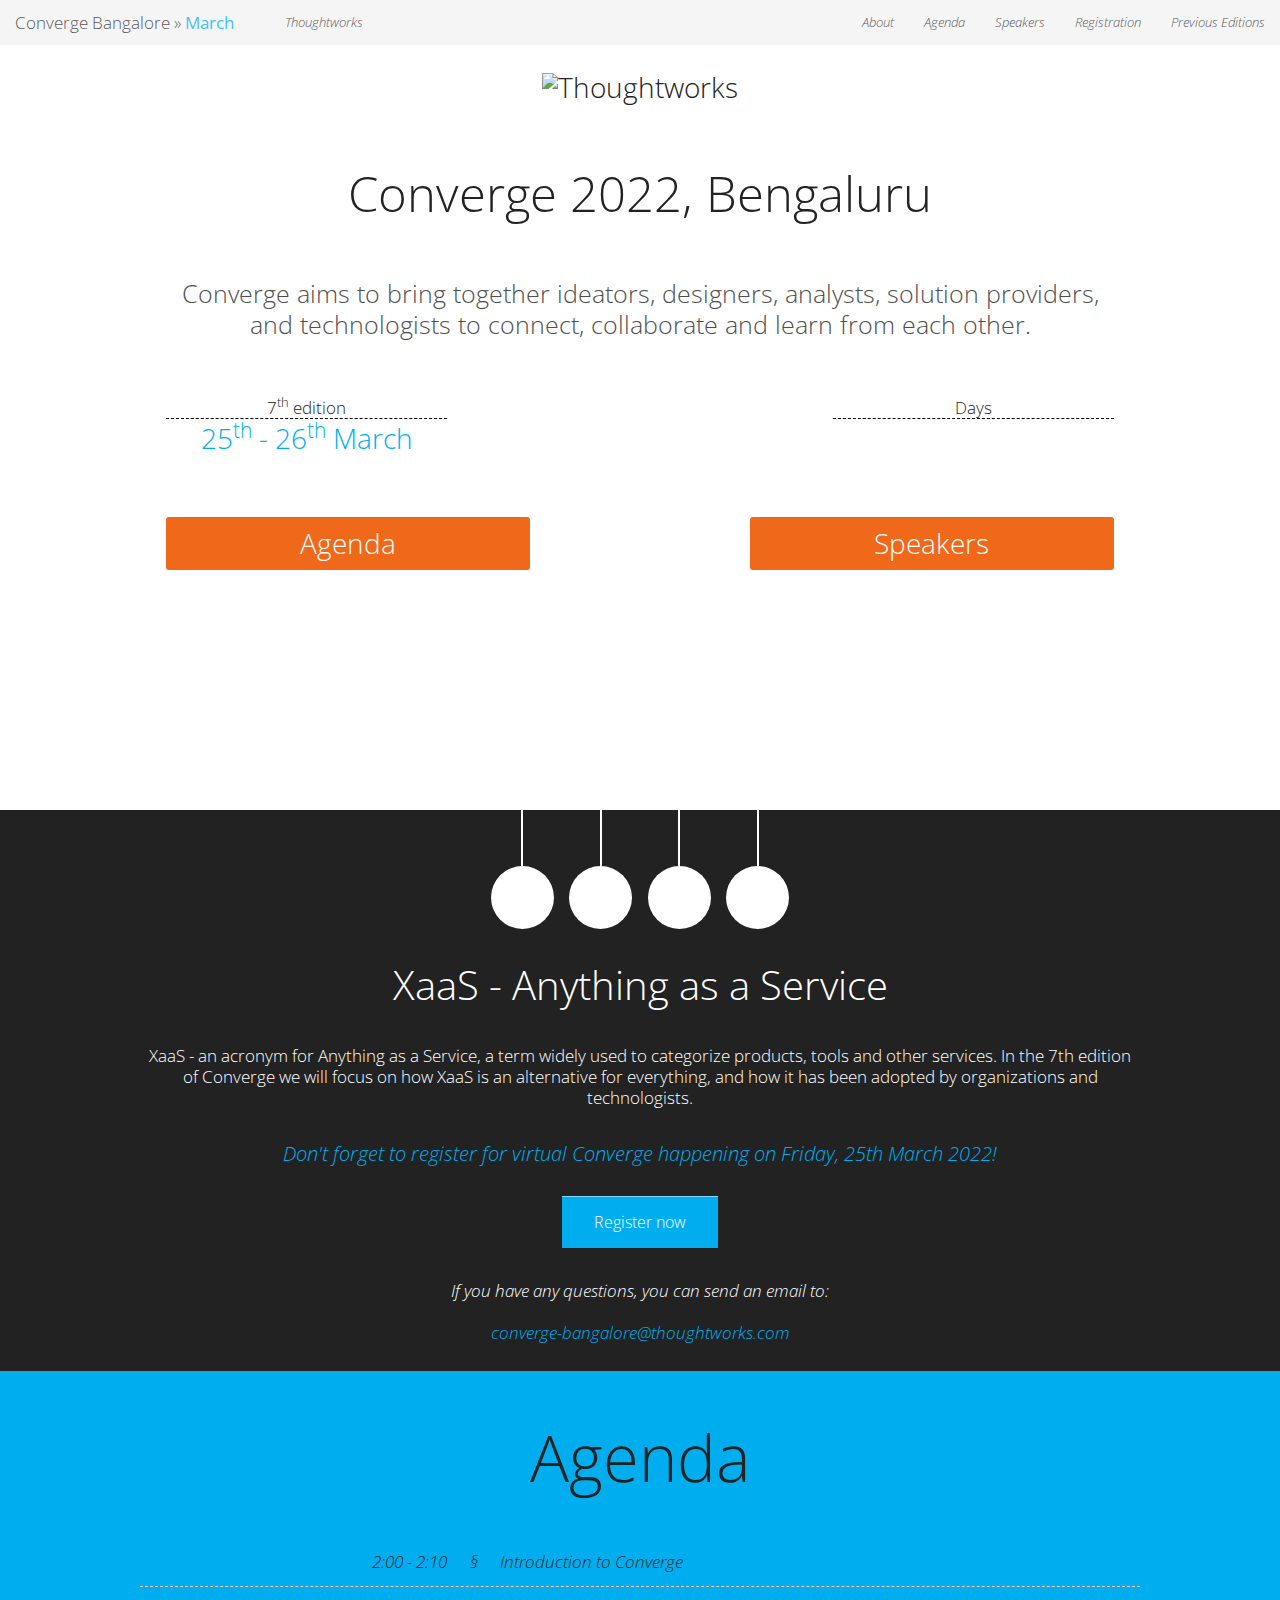
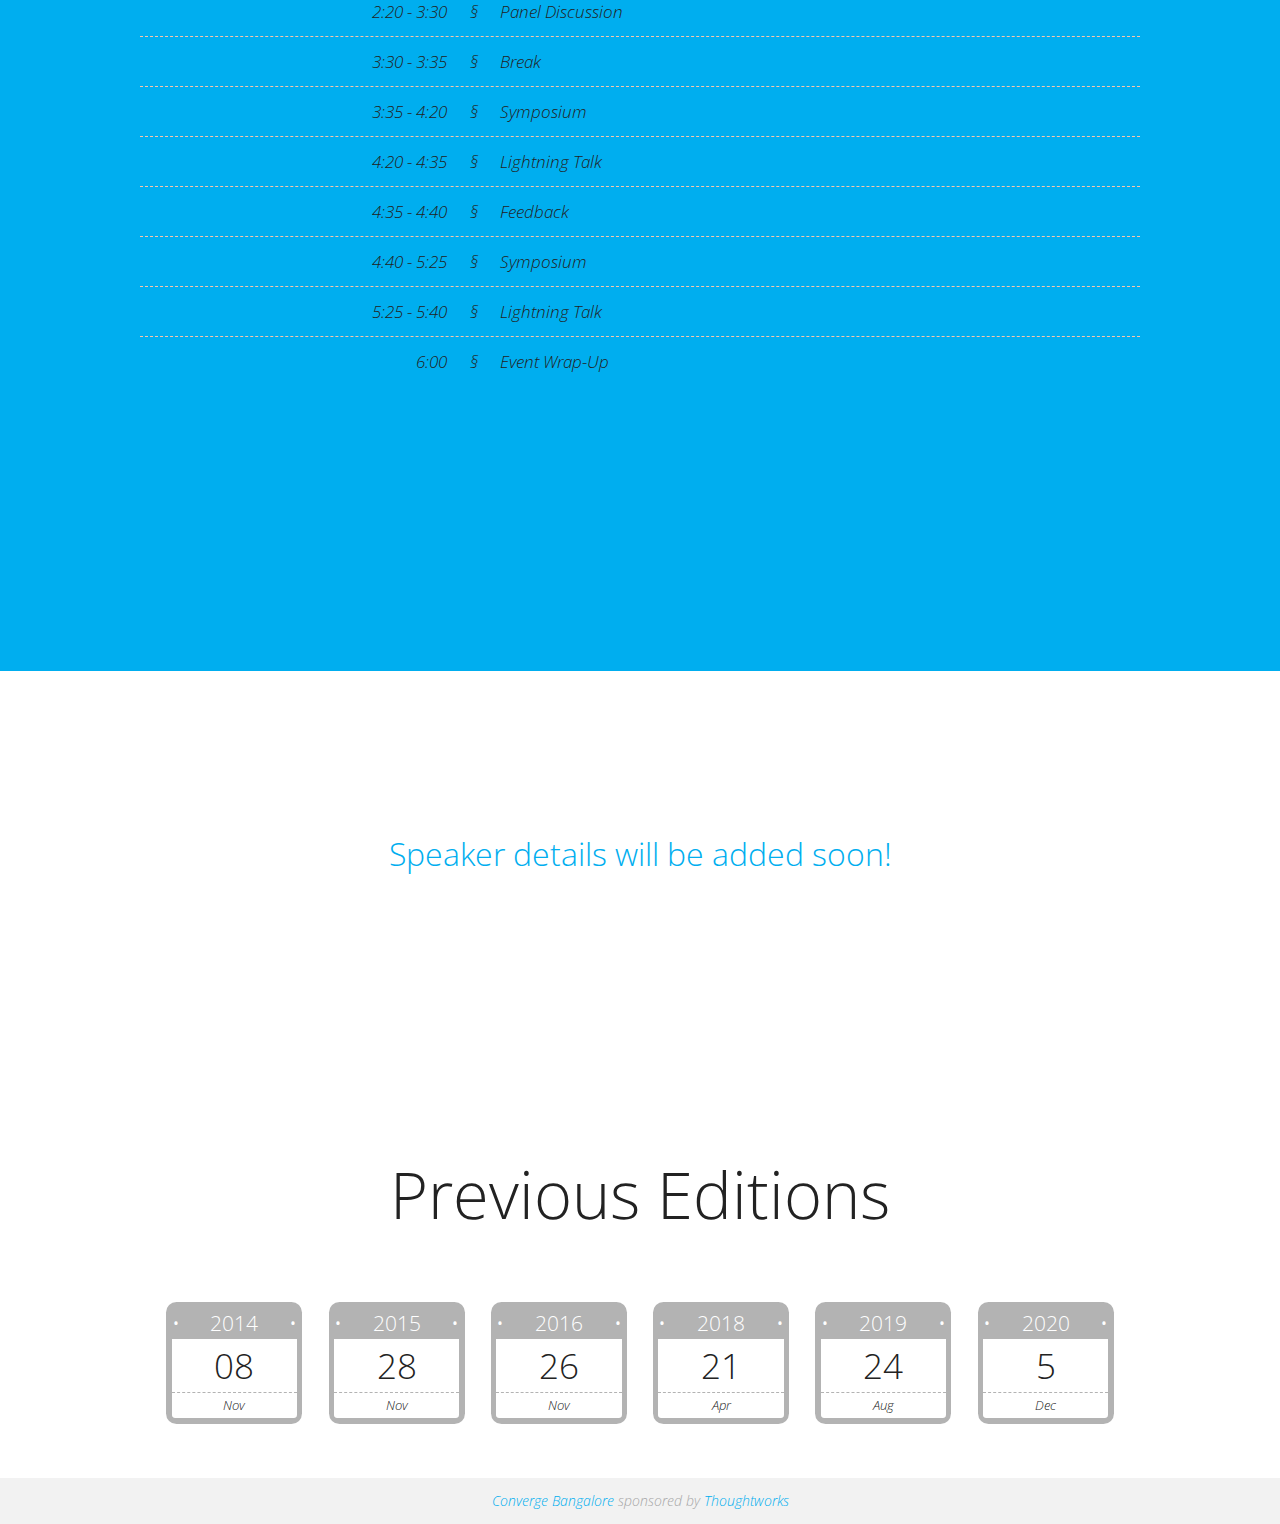
==== mar2022.html @ 35edac3c "[Rikkashini]Reformatted 2022 edition page" ====
<!DOCTYPE html    >
<!--[if lt IE 7]>
<html class="no-js lt-ie9 lt-ie8 lt-ie7" xmlns:og="http://ogp.me/ns#"> <![endif]-->
<!--[if IE 7]>
<html class="no-js lt-ie9 lt-ie8" xmlns:og="http://ogp.me/ns#"> <![endif]-->
<!--[if IE 8]>
<html class="no-js lt-ie9" xmlns:og="http://ogp.me/ns#"> <![endif]-->
<!--[if gt IE 8]><!-->
<html class="no-js" xmlns:og="http://ogp.me/ns#"> <!--<![endif]-->
<head>
    <meta charset="utf-8"/>
    <meta http-equiv="X-UA-Compatible" content="IE=edge"/>
    <meta property="og:image" content="http://thoughtworks-bangalore.github.io/Converge/img/banner-white.png"/>
    <title>Converge Bangalore - March 2022</title>
    <meta name="description" content=""/>
    <meta name="viewport" content="width=device-width, initial-scale=1"/>
    <link rel="shortcut icon" type="image/x-icon" href="./favicon1.ico"/>

    <!-- Place favicon.ico and apple-touch-icon.png in the root directory -->

    <link href='http://fonts.googleapis.com/css?family=Open+Sans' rel='stylesheet' type='text/css'>

    <link rel="stylesheet" href="css/app-2022.css"/>
    <link rel="stylesheet" href="css/icons/fontello.css"/>
    <!--[if IE 7]>
    <link rel="stylesheet" href="css/icons/fontello-ie7.css"/>
    <![endif] -->

    <script src="js/custom.modernizr.js"></script>
</head>
<body>
<!--[if lte IE 8]>
<p class="browsehappy">You are using an <strong>outdated</strong> browser. Please <a href="http://browsehappy.com/"
                                                                                     rel="nofollow">upgrade your
    browser</a> to improve your experience.</p>
<![endif]-->
<section id="intro" class="feature feature-small">
    <div class="row logo">
        <div class="large-12 columns">
            <a href="http://www.thoughtworks.com" target="_blank"
               onclick="ga('send', 'event', 'tw', 'tw')">
                <img src="./img/tw-logo-2022.png" alt="Thoughtworks" align="center"/>
            </a>
            <h1>Converge 2022, Bengaluru</h1>
            <p style="opacity:0.8;font-size:0.90em">Converge aims to bring together ideators, designers, analysts,
                solution providers, and technologists to connect, collaborate and learn from each other.</p>
        </div>
    </div>

    <div class="row countdown columns large-centered">
        <div class="small-4 large-4 columns date">
            <p>7<sup>th</sup> edition</p>
            <h6>25<sup>th</sup> - 26<sup>th</sup> March</h6>
        </div>
        <div class="small-4 large-4 columns counter">
            <p>Days</p>
            <h6 class="couter-border-top"><span id="days">&nbsp;</span></h6>
        </div>
    </div>

    <div class="row actions">
        <div class="large-5 columns speaker-list">
            <a href="#agenda" rel="nofollow"
               onclick="ga('send', 'event', 'speaker_list', 'speaker_list')">
                <h4>Agenda</h4>
            </a>
        </div>
        <div class="large-5 columns participate">
            <a href="#speaker_list" rel="nofollow">
                <h4>Speakers</h4>
            </a>
        </div>
    </div>

    <div class="row actions actions-2">
        <div class="large-5 columns participate">

        </div>
    </div>

</section>

<section id="about" class="feature">
    <div class="row"
         data-bottom="transform:translateY(-5em)" data--100-bottom="transform:translateY(0)">
        <div class="large-12 columns social">
            <a rel="nofollow" href="https://www.facebook.com/ThoughtWorks/" target="_blank"><i class="icon-facebook-2"
                                                                                               title="Thoughtworks Facebook"
                                                                                               onclick="ga('send', 'event', 'social', 'facebook')"></i></a>
            <a rel="nofollow" href="https://www.linkedin.com/company/thoughtworks/" target="_blank"><i
                    class="icon-linkedin-2" title="Thoughtworks LinkedIn"
                    onclick="ga('send', 'event', 'social', 'LinkedIn')"></i></a>
            <a rel="nofollow" href="https://twitter.com/thoughtworksIN" target="_blank" title="Thoughtworks Twitter"
               onclick="ga('send', 'event', 'social', 'twitter')"><i class="icon-twitter-2"></i></a>
            <a rel="nofollow" href="mailto:converge-bangalore@thoughtworks.com" title="Email us"
               onclick="ga('send', 'event', 'social', 'email')"><i class="icon-mail"></i></a>
            <!-- NOTE: Last video link is line-wrapping in small screens like iOS a rel="nofollow" href="#" title="Videos (coming soon)"><i class="icon-youtube"></i></a -->
        </div>
    </div>

    <div class="row">

        <h4>XaaS - Anything as a Service</h4>
        <br>
        <p id="_about"
           data--100-bottom-top="transform:perspective(400px) rotateX(90deg) scale(.5);transform-origin:50% 0"
           data--100-bottom="transform:perspective(400px) rotateX(0deg) scale(1)">
            XaaS - an acronym for Anything as a Service, a term widely used to categorize products, tools and other
            services. In the 7th edition of Converge we will focus on how XaaS is an alternative for everything, and how
            it has been adopted by organizations and technologists.
        </p>
        <br>
        <a href="#registration" class="link"><i>Don't forget to register for virtual Converge happening on Friday, 25th
            March 2022!</a>
        <br><br>
        <div>
            <a href="https://docs.google.com/forms/d/e/1FAIpQLSdL641Tp3m40NAzVTIPxz9kiipIn4rhzieCZ3TDOl7j-T7hRQ/viewform?usp=sf_link"
               target="_blank">
                <button class="button"> Register now</button>
                <!--                <a href=""><button class="button" > Register now</button>-->
            </a>
        </div>
        <br/>
        <p id="_about"
           data--100-bottom-top="transform:perspective(400px) rotateX(90deg) scale(.5);transform-origin:50% 0"
           data--100-bottom="transform:perspective(400px) rotateX(0deg) scale(1)">​If you have any questions, you can
            send an email to: <br><br> <a href="mailto:converge-bangalore@thoughtworks.com" class="link"><em>converge-bangalore@thoughtworks.com</em></a>
        </p>
    </div>
    </div>

</section>

<section id="agenda" class="feature">
    <div class="row" data-bottom="transform:translateY(-10em)" data--100-bottom="transform:translateY(0em)">
        <h2>Agenda</h2>
    </div>
    <div class="timings">
        <div class="row">
            <div class="large-4 columns time" id="agenda-0"
                 data-bottom="transform:rotateX(90deg) scale(0);opacity:0"
                 data--200-bottom="transform:rotateX(0) scale(1);opacity:1">
                <p>2:00 - 2:10</p>
            </div>
            <div class="large-8 columns summary" data-anchor-target="#agenda-0"
                 data-bottom="transform:rotateX(90deg) scale(0);opacity:0"
                 data--200-bottom="transform:rotateX(0) scale(1);opacity:1">
                <p>Introduction to Converge</p>

            </div>
        </div>
        <div class="row">
            <div class="large-4 columns time" id="agenda-1"
                 data-bottom="transform:rotateX(90deg) scale(0);opacity:0"
                 data--200-bottom="transform:rotateX(0) scale(1);opacity:1">
                <p>2:20 - 3:30</p>
            </div>
            <div class="large-8 columns summary" data-anchor-target="#agenda-1"
                 data-bottom="transform:rotateX(90deg) scale(0);opacity:0"
                 data--200-bottom="transform:rotateX(0) scale(1);opacity:1">
                <p>Panel Discussion<br></p>
            </div>
        </div>
        <div class="row">
            <div class="large-4 columns time" id="agenda-2"
                 data-bottom="transform:rotateX(90deg) scale(0);opacity:0"
                 data--200-bottom="transform:rotateX(0) scale(1);opacity:1">
                <p>3:30 - 3:35</p>
            </div>
            <div class="large-8 columns summary" data-anchor-target="#agenda-2"
                 data-bottom="transform:rotateX(90deg) scale(0);opacity:0"
                 data--200-bottom="transform:rotateX(0) scale(1);opacity:1">
                <p>Break</p>
            </div>
        </div>
        <div class="row">
            <div class="large-4 columns time" id="agenda-3"
                 data-bottom="transform:rotateX(90deg) scale(0);opacity:0"
                 data--200-bottom="transform:rotateX(0) scale(1);opacity:1">
                <p>3:35 - 4:20</p>
            </div>
            <div class="large-8 columns summary" data-anchor-target="#agenda-3"
                 data-bottom="transform:rotateX(90deg) scale(0);opacity:0"
                 data--200-bottom="transform:rotateX(0) scale(1);opacity:1">
                <p>Symposium</p>
            </div>
        </div>
        <div class="row">
            <div class="large-4 columns time" id="agenda-4"
                 data-bottom="transform:rotateX(90deg) scale(0);opacity:0"
                 data--200-bottom="transform:rotateX(0) scale(1);opacity:1">
                <p>4:20 - 4:35</p>
            </div>
            <div class="large-8 columns summary" data-anchor-target="#agenda-4"
                 data-bottom="transform:rotateX(90deg) scale(0);opacity:0"
                 data--200-bottom="transform:rotateX(0) scale(1);opacity:1">
                <p>Lightning Talk</p>
            </div>
        </div>
        <div class="row">
            <div class="large-4 columns time" id="agenda-5"
                 data-bottom="transform:rotateX(90deg) scale(0);opacity:0"
                 data--200-bottom="transform:rotateX(0) scale(1);opacity:1">
                <p>4:35 - 4:40</p>
            </div>
            <div class="large-8 columns summary" data-anchor-target="#agenda-5"
                 data-bottom="transform:rotateX(90deg) scale(0);opacity:0"
                 data--200-bottom="transform:rotateX(0) scale(1);opacity:1">
                <p>Feedback</p>
            </div>
        </div>
        <div class="row">
            <div class="large-4 columns time" id="agenda-6"
                 data-bottom="transform:rotateX(90deg) scale(0);opacity:0"
                 data--200-bottom="transform:rotateX(0) scale(1);opacity:1">
                <p>4:40 - 5:25</p>
            </div>
            <div class="large-8 columns summary" data-anchor-target="#agenda-6"
                 data-bottom="transform:rotateX(90deg) scale(0);opacity:0"
                 data--200-bottom="transform:rotateX(0) scale(1);opacity:1">
                <p>Symposium</p>
            </div>
        </div>
        <div class="row">
            <div class="large-4 columns time" id="agenda-7"
                 data-bottom="transform:rotateX(90deg) scale(0);opacity:0"
                 data--200-bottom="transform:rotateX(0) scale(1);opacity:1">
                <p>5:25 - 5:40</p>
            </div>
            <div class="large-8 columns summary" data-anchor-target="#agenda-7"
                 data-bottom="transform:rotateX(90deg) scale(0);opacity:0"
                 data--200-bottom="transform:rotateX(0) scale(1);opacity:1">
                <p>Lightning Talk</p>
            </div>
        </div>
        <div class="row">
            <div class="large-4 columns time" id="agenda-8"
                 data-bottom="transform:rotateX(90deg) scale(0);opacity:0"
                 data--200-bottom="transform:rotateX(0) scale(1);opacity:1">
                <p>6:00</p>
            </div>
            <div class="large-8 columns summary" data-anchor-target="#agenda-8"
                 data-bottom="transform:rotateX(90deg) scale(0);opacity:0"
                 data--200-bottom="transform:rotateX(0) scale(1);opacity:1">
                <p>Event Wrap-Up</p>
            </div>
        </div>
    </div>
</section>

<section id="speaker_list" class="speakerList" style="min-height: 50%; text-align: center">
    <h5 style="padding: 10%; color: #00AEEF">Speaker details will be added soon!</h5>
</section>

<!--<section id="speaker_list" class="speakerList" >
    <div class="header">
        <h2>Speakers</h2>
    </div>
    <h5>Coming soon</h5>
     <div class="speakers-list-item speakers-list-item-initial">
        <img src="./img/2020/kiran.jpg" />
         <div class="speakers-list-description">
            <h6>Kiran Anandampillai</h6>
            <p>Advisor Technology NDHM</p>
        </div>
    </div>
   <div class="speakers-list">
       <div class="speakers-list-item"><img src="./img/2020/ajay.jpg" />
           <div class="speakers-list-description">
               <h6>Dr. Ajay Sethi</h6>
               <p>Venture Partner</p>
               <p>Accel Partners</p>
           </div>
       </div>
       <div class="speakers-list-item"><img src="./img/2020/anirvan.jpg" />
           <div class="speakers-list-description">
               <h6>Anirvan Lahiri</h6>
               <p>Product Manager</p>
                <p>Thoughtworks</p>

           </div>
       </div>
       <div class="speakers-list-item"><img src="./img/2020/anumeha.jpg" />
           <div class="speakers-list-description">
               <h6>Anumeha Verma</h6>
               <p>Data Strategist - Digital Platform</p>
                <p>Thoughtworks</p>

           </div>
       </div>
       <div class="speakers-list-item"><img src="./img/2020/ashok.jpg" />
           <div class="speakers-list-description">
               <h6>Ashok Kumar</h6>
               <p>Director (Wireless Access), NTIPRIT</p>
               <p>Department Of Telecommunications</p>
           </div>
       </div>
       <div class="speakers-list-item"><img src="./img/2020/dinker.jpg" />
           <div class="speakers-list-description">
               <h6>Dinker Charak</h6>
               <p>Product Manager</p>
                <p>Thoughtworks</p>
           </div>
       </div>
       <div class="speakers-list-item"><img src="./img/2020/kavitha.jpg" />
           <div class="speakers-list-description">
               <h6>Kavitha Thyagarajan</h6>
               <p>Design lead - Digital Platform</p>
                <p>Thoughtworks</p>

           </div>
       </div>
       <div class="speakers-list-item"><img src="./img/2020/mujir.jpg" />
        <div class="speakers-list-description">
            <h6>Mujiruddin Shaikh</h6>
            <p>Market Tech Principal</p>
            <p>Thoughtworks</p>
        </div>
    </div>
    <div class="speakers-list-item"><img src="./img/2020/renu.jpg" />
        <div class="speakers-list-description">
            <h6>Renu Satti</h6>
            <p>Senior Vice President</p>
            <p>PayTM</p>
        </div>
    </div>
    <div class="speakers-list-item"><img src="./img/2020/sreevathsa.jpg" />
        <div class="speakers-list-description">
            <h6>Sreevathsa Prabhakar</h6>
            <p>Entrepreneur</p>
            <p>Founder, Servify</p>
        </div>
    </div>
    <div class="speakers-list-item"><img src="./img/2020/visalakshi.jpg" />
        <div class="speakers-list-description">
            <h6>Visalakshi Subramaniam</h6>
            <p>Global Head Retail</p>
            <p>Thoughtworks</p>
        </div>
    </div>
   </div>-->
</section>


<header id="header" class="feature">
    <div class="fixed">
        <nav class="top-bar">
            <ul class="title-area">
                <li class="name"><h1><a href="./">Converge Bangalore &raquo; <span>March</span></a></h1></li>
                <li class="toggle-topbar menu-icon"><a href="#"></a></li>
            </ul>
            <section class="top-bar-section">
                <ul class="left">
                    <li><a href="http://www.thoughtworks.com" target="_blank"
                           onclick="ga('send', 'event', 'tw', 'tw')">Thoughtworks</a>
                    </li>
                </ul>
                <ul class="right">
                    <li><a href="#about">About</a></li>
                    <li><a href="#agenda">Agenda</a></li>
                    <li><a href="#speaker_list" rel="nofollow">Speakers</a></li>
                    <li>
                        <a href="https://docs.google.com/forms/d/e/1FAIpQLSdL641Tp3m40NAzVTIPxz9kiipIn4rhzieCZ3TDOl7j-T7hRQ/viewform?usp=sf_link"
                           target="_blank" rel="nofollow">Registration</a></li>

                    <!-- <li><a href="#location">Location</a></li> -->
                    <li><a href="#archive">Previous Editions</a></li>
                </ul>
            </section>
        </nav>
    </div>
</header>
</center>
<!--
<section id="registration" class="feature" >
    <center>
        <iframe src="https://docs.google.com/forms/d/e/1FAIpQLSdL641Tp3m40NAzVTIPxz9kiipIn4rhzieCZ3TDOl7j-T7hRQ/viewform?usp=sf_link" width="640" height="1468" frameborder="0" marginheight="0" marginwidth="0">Loading…</iframe>
    </center>
</section> -->

<!-- <section id="location" class="feature">
    <div class="row" data-bottom="transform:translateY(-10em)" data--100-bottom="transform:translateY(0em)">
        <br><h2>Location</h2>
    </div>

    <div class="row">
        <div class="large-5 columns address" data--100-bottom-top="transform:translateX(-100%)" data--100-bottom="transform:translateX(0)">
            <p>
                <span>Thoughtworks Technologies (India) Pvt. Ltd.</span>
                <span>ACR Mansion G + 3floors 147/F, </span>
                <span>8th Main,3<sup>rd</sup>Block Koramangala </span>
                <span>Bangalore-560034 </span>
                <span><small><a href="https://www.google.co.id/maps/dir//ThoughtWorks,+ACR+Mansion,+147%2FF,+8th+Main,+3rd+Block+Koramangala,+Koramangala+3+Block,+Koramangala,+Bengaluru,+Karnataka+560034,+India/@12.928731,77.6267284,17z/data=!4m13!1m4!3m3!1s0x3bae145e7228354d:0x116853ce31352ab1!2sThoughtWorks!3b1!4m7!1m0!1m5!1m1!1s0x3bae145e7228354d:0x116853ce31352ab1!2m2!1d77.6289171!2d12.9287258?hl=en" target="_blank" rel="nofollow">&laquo; Open in Google Maps &raquo;</a></small></span>
            </p>
        </div>

        <div class="large-7 columns map" data-anchor-target=".address" data--100-bottom-top="transform:translateX(100%)" data--100-bottom="transform:translateX(0)">
            <a href="https://www.google.co.id/maps/dir//ThoughtWorks,+ACR+Mansion,+147%2FF,+8th+Main,+3rd+Block+Koramangala,+Koramangala+3+Block,+Koramangala,+Bengaluru,+Karnataka+560034,+India/@12.928731,77.6267284,17z/data=!4m13!1m4!3m3!1s0x3bae145e7228354d:0x116853ce31352ab1!2sThoughtWorks!3b1!4m7!1m0!1m5!1m1!1s0x3bae145e7228354d:0x116853ce31352ab1!2m2!1d77.6289171!2d12.9287258?hl=en" target="_blank" rel="nofollow">
                <img src="./img/map.png" alt="Map" align="center" />
            </a>
        </div>
    </div>
</section> -->

<section id="archive" class="feature">
    <div class="row" data-bottom="transform:translateY(-10em)" data--100-bottom="transform:translateY(0em)">
        <h2>Previous Editions</h2>
    </div>

    <div class="row">
        <div class="large-12 columns">
            <ul class="grid small-block-grid-3 large-block-grid-6">


                <li>
                    <a href="https://info.thoughtworks.com/RE15Q2INEVConvergePuneMay2015_converge-bangalore-november-8-registration.html"
                       target="_blank"
                       data-bottom="transform:rotateZ(180deg) rotateY(90deg) scale(0);opacity:0;transform-origin:50% 0"
                       data--150-bottom="transform:rotateZ(0deg) rotateY(0) scale(1);opacity:1">
                        <div class="month">2014</div>
                        <div class="day">08</div>
                        <div class="year">Nov</div>
                    </a>
                </li>
                <li>
                    <a href="./nov2015.html" target="_blank"
                       data-bottom="transform:rotateZ(180deg) rotateY(90deg) scale(0);opacity:0;transform-origin:50% 0"
                       data--150-bottom="transform:rotateZ(0deg) rotateY(0) scale(1);opacity:1">
                        <div class="month">2015</div>
                        <div class="day">28</div>
                        <div class="year">Nov</div>
                    </a>
                </li>
                <li>
                    <a href="./nov2016.html" target="_blank"
                       data-bottom="transform:rotateZ(180deg) rotateY(90deg) scale(0);opacity:0;transform-origin:50% 0"
                       data--150-bottom="transform:rotateZ(0deg) rotateY(0) scale(1);opacity:1">
                        <div class="month">2016</div>
                        <div class="day">26</div>
                        <div class="year">Nov</div>
                    </a>
                </li>
                <li>
                    <a href="./apr2018.html" target="_blank"
                       data-bottom="transform:rotateZ(180deg) rotateY(90deg) scale(0);opacity:0;transform-origin:50% 0"
                       data--150-bottom="transform:rotateZ(0deg) rotateY(0) scale(1);opacity:1">
                        <div class="month">2018</div>
                        <div class="day">21</div>
                        <div class="year">Apr</div>
                    </a>
                </li>
                <li>
                    <a href="./aug2019.html" target="_blank"
                       data-bottom="transform:rotateZ(180deg) rotateY(90deg) scale(0);opacity:0;transform-origin:50% 0"
                       data--150-bottom="transform:rotateZ(0deg) rotateY(0) scale(1);opacity:1">
                        <div class="month">2019</div>
                        <div class="day">24</div>
                        <div class="year">Aug</div>
                    </a>
                </li>
                <li>
                    <a href="./dec2020.html" target="_blank"
                       data-bottom="transform:rotateZ(180deg) rotateY(90deg) scale(0);opacity:0;transform-origin:50% 0"
                       data--150-bottom="transform:rotateZ(0deg) rotateY(0) scale(1);opacity:1">
                        <div class="month">2020</div>
                        <div class="day">5</div>
                        <div class="year">Dec</div>
                    </a>
                </li>

            </ul>
        </div>
    </div>
</section>

<footer id="footer" class="feature">
    <div class="row">
        <div class="large-12 columns">
            <p><small>
                <a href=".">Converge Bangalore</a> sponsored by
                <a rel="nofollow" target="_blank" href="//thoughtworks.com">Thoughtworks</a><br/>
            </small></p>
        </div>
    </div>
</footer>

<script>window.targetDate = new Date("March 25 2022")</script>
<script src="js/ticker.js"></script>


<!-- Google Analytics -->
<script>
    (function (i, s, o, g, r, a, m) {
        i['GoogleAnalyticsObject'] = r;
        i[r] = i[r] || function () {
            (i[r].q = i[r].q || []).push(arguments)
        }, i[r].l = 1 * new Date();
        a = s.createElement(o),
            m = s.getElementsByTagName(o)[0];
        a.async = 1;
        a.src = g;
        m.parentNode.insertBefore(a, m)
    })(window, document, 'script', '//www.google-analytics.com/analytics.js', 'ga');

    ga('create', 'UA-69682718-1', 'auto');
    ga('send', 'pageview');

</script>
</body>
</html>
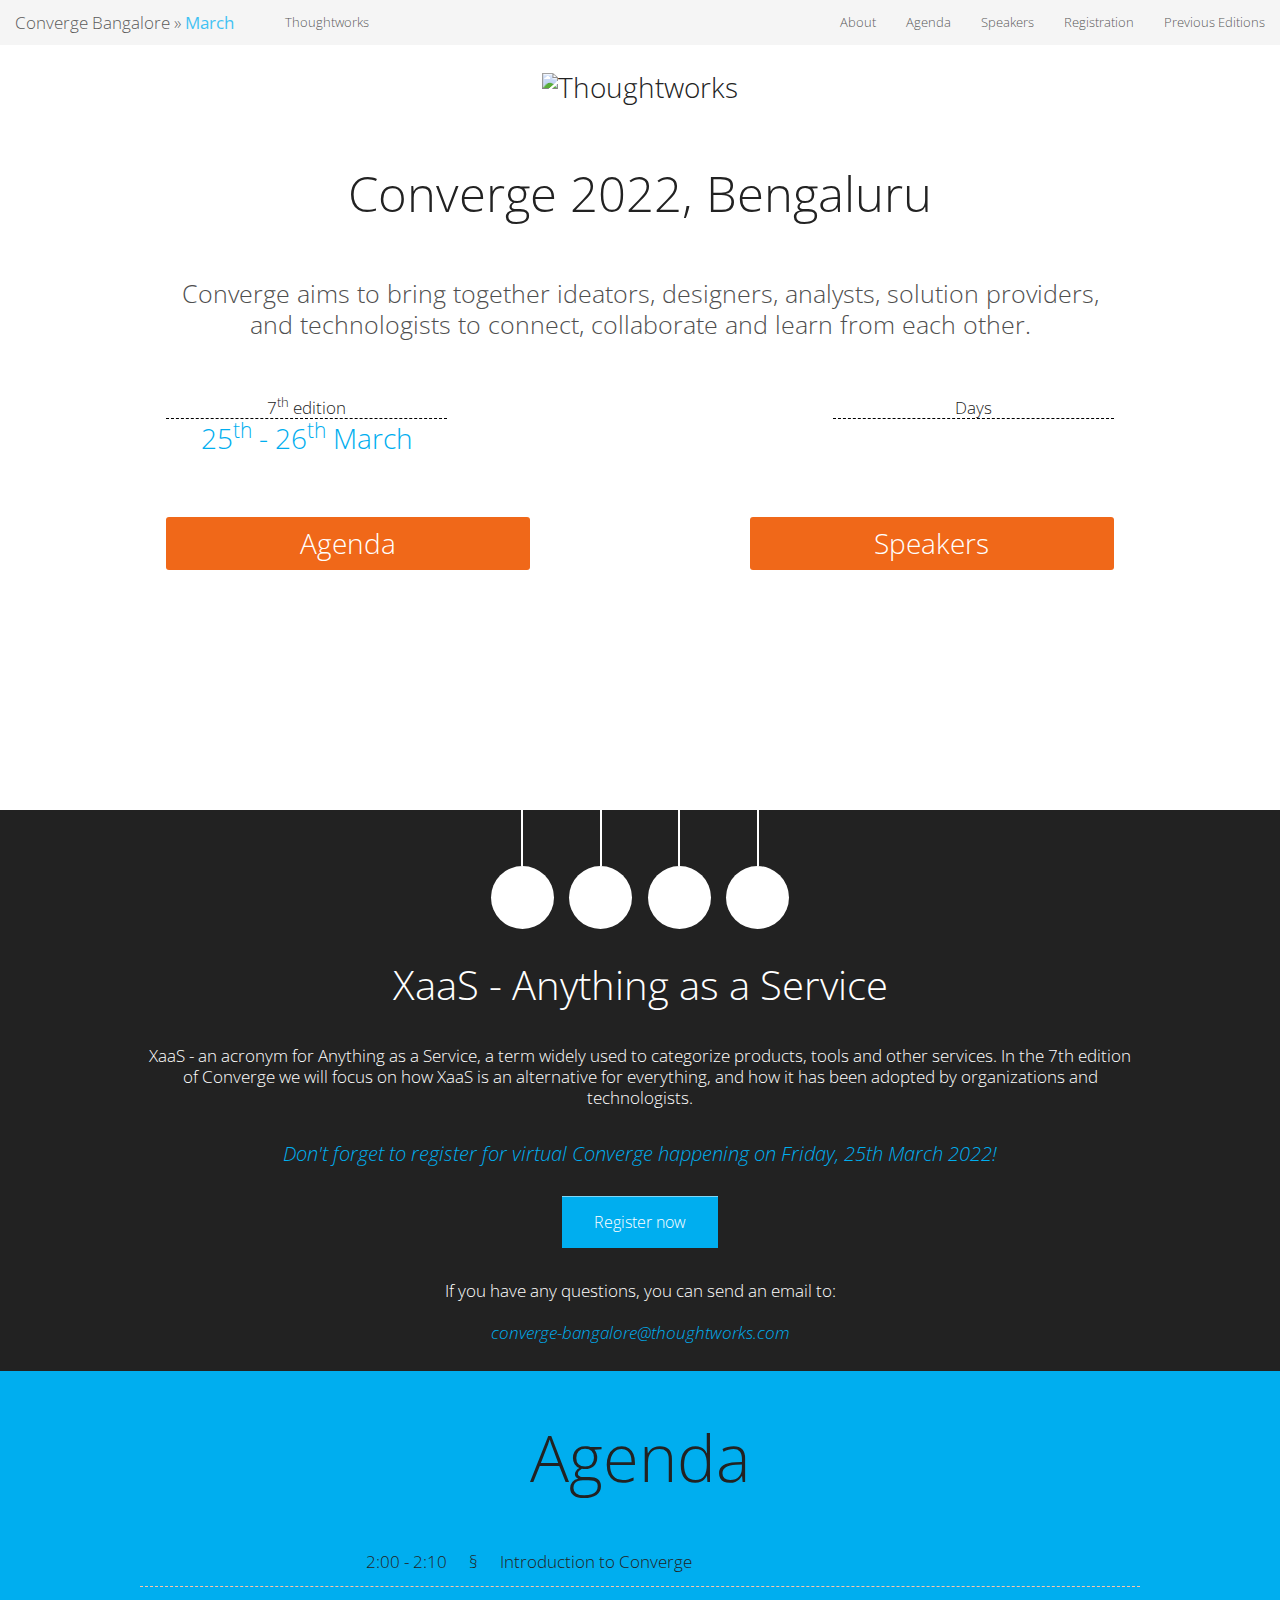
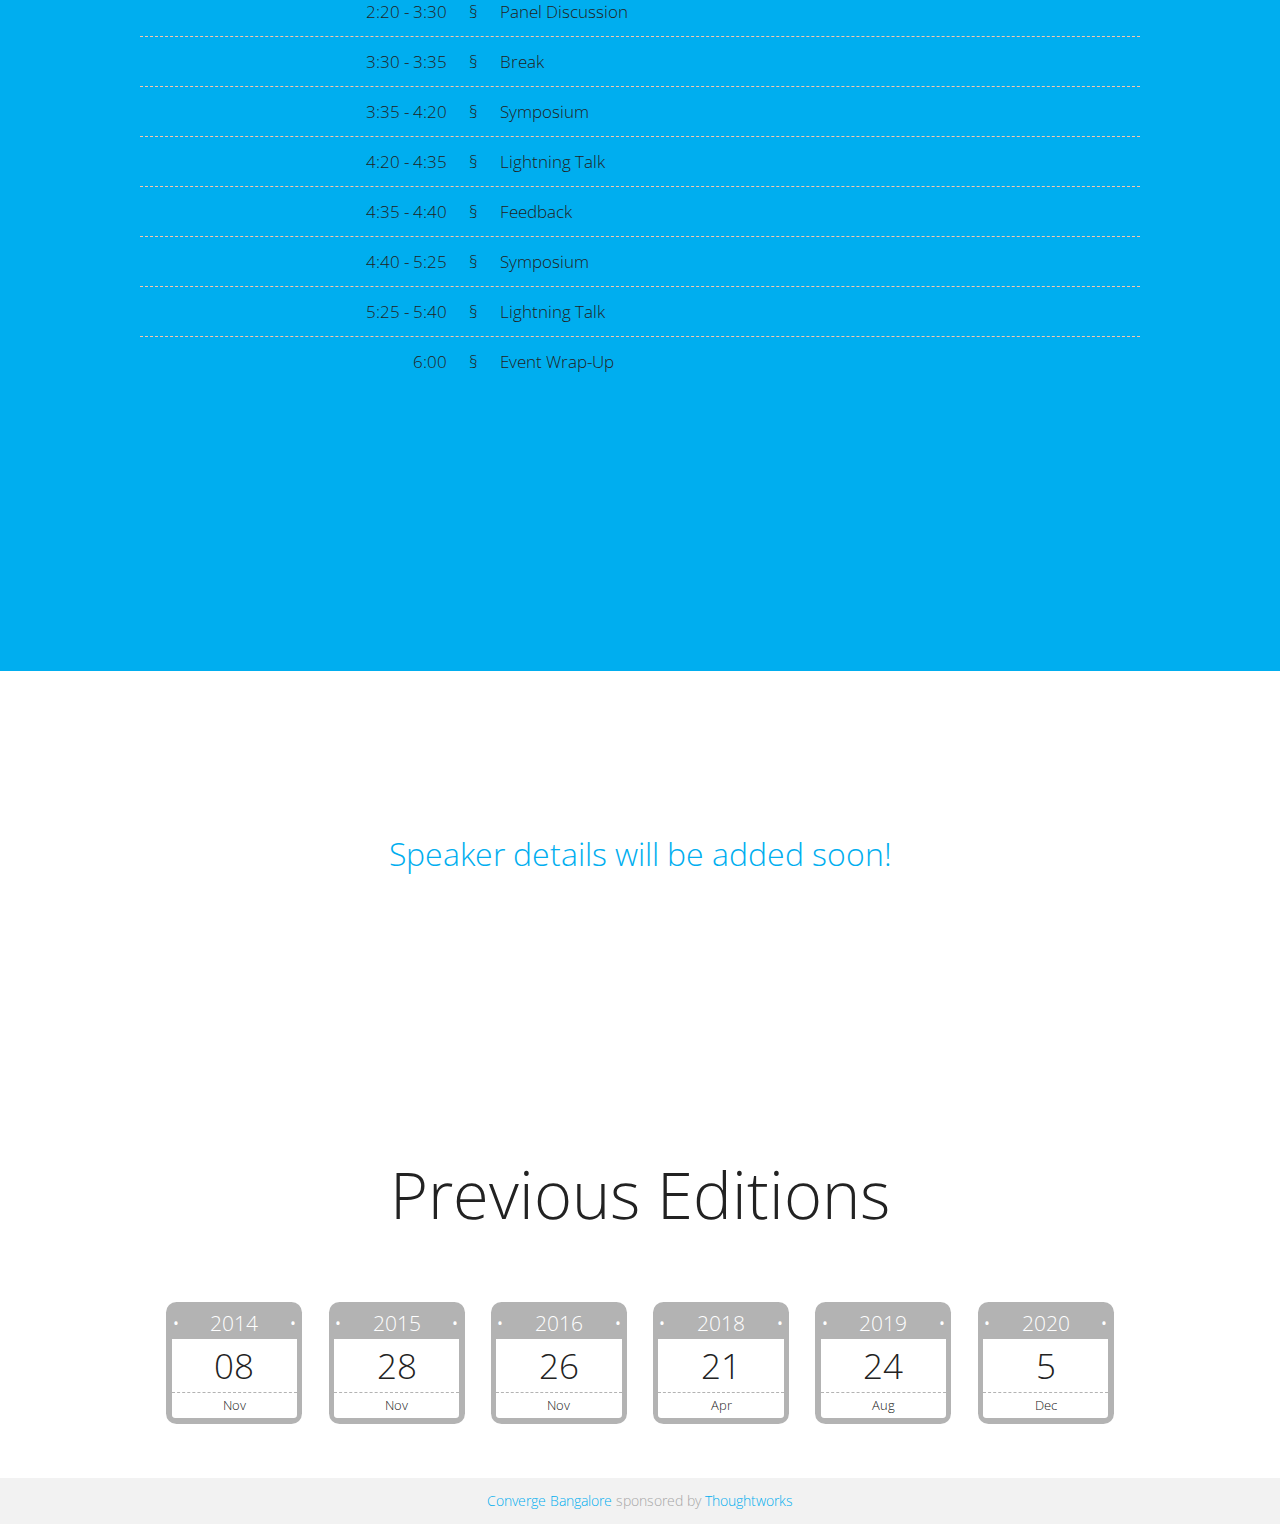
==== commit c6534522: "[Rikkashini]Removed dead code from 2022 edition page" ====
--- a/mar2022.html
+++ b/mar2022.html
@@ -71,13 +71,6 @@
             </a>
         </div>
     </div>
-
-    <div class="row actions actions-2">
-        <div class="large-5 columns participate">
-
-        </div>
-    </div>
-
 </section>
 
 <section id="about" class="feature">
@@ -94,12 +87,9 @@
                onclick="ga('send', 'event', 'social', 'twitter')"><i class="icon-twitter-2"></i></a>
             <a rel="nofollow" href="mailto:converge-bangalore@thoughtworks.com" title="Email us"
                onclick="ga('send', 'event', 'social', 'email')"><i class="icon-mail"></i></a>
-            <!-- NOTE: Last video link is line-wrapping in small screens like iOS a rel="nofollow" href="#" title="Videos (coming soon)"><i class="icon-youtube"></i></a -->
-        </div>
-    </div>
-
+        </div>
+    </div>
     <div class="row">
-
         <h4>XaaS - Anything as a Service</h4>
         <br>
         <p id="_about"
@@ -111,13 +101,12 @@
         </p>
         <br>
         <a href="#registration" class="link"><i>Don't forget to register for virtual Converge happening on Friday, 25th
-            March 2022!</a>
+            March 2022!</i></a>
         <br><br>
         <div>
             <a href="https://docs.google.com/forms/d/e/1FAIpQLSdL641Tp3m40NAzVTIPxz9kiipIn4rhzieCZ3TDOl7j-T7hRQ/viewform?usp=sf_link"
                target="_blank">
                 <button class="button"> Register now</button>
-                <!--                <a href=""><button class="button" > Register now</button>-->
             </a>
         </div>
         <br/>
@@ -264,44 +253,6 @@
             <p>Advisor Technology NDHM</p>
         </div>
     </div>
-   <div class="speakers-list">
-       <div class="speakers-list-item"><img src="./img/2020/ajay.jpg" />
-           <div class="speakers-list-description">
-               <h6>Dr. Ajay Sethi</h6>
-               <p>Venture Partner</p>
-               <p>Accel Partners</p>
-           </div>
-       </div>
-       <div class="speakers-list-item"><img src="./img/2020/anirvan.jpg" />
-           <div class="speakers-list-description">
-               <h6>Anirvan Lahiri</h6>
-               <p>Product Manager</p>
-                <p>Thoughtworks</p>
-
-           </div>
-       </div>
-       <div class="speakers-list-item"><img src="./img/2020/anumeha.jpg" />
-           <div class="speakers-list-description">
-               <h6>Anumeha Verma</h6>
-               <p>Data Strategist - Digital Platform</p>
-                <p>Thoughtworks</p>
-
-           </div>
-       </div>
-       <div class="speakers-list-item"><img src="./img/2020/ashok.jpg" />
-           <div class="speakers-list-description">
-               <h6>Ashok Kumar</h6>
-               <p>Director (Wireless Access), NTIPRIT</p>
-               <p>Department Of Telecommunications</p>
-           </div>
-       </div>
-       <div class="speakers-list-item"><img src="./img/2020/dinker.jpg" />
-           <div class="speakers-list-description">
-               <h6>Dinker Charak</h6>
-               <p>Product Manager</p>
-                <p>Thoughtworks</p>
-           </div>
-       </div>
        <div class="speakers-list-item"><img src="./img/2020/kavitha.jpg" />
            <div class="speakers-list-description">
                <h6>Kavitha Thyagarajan</h6>
@@ -310,34 +261,6 @@
 
            </div>
        </div>
-       <div class="speakers-list-item"><img src="./img/2020/mujir.jpg" />
-        <div class="speakers-list-description">
-            <h6>Mujiruddin Shaikh</h6>
-            <p>Market Tech Principal</p>
-            <p>Thoughtworks</p>
-        </div>
-    </div>
-    <div class="speakers-list-item"><img src="./img/2020/renu.jpg" />
-        <div class="speakers-list-description">
-            <h6>Renu Satti</h6>
-            <p>Senior Vice President</p>
-            <p>PayTM</p>
-        </div>
-    </div>
-    <div class="speakers-list-item"><img src="./img/2020/sreevathsa.jpg" />
-        <div class="speakers-list-description">
-            <h6>Sreevathsa Prabhakar</h6>
-            <p>Entrepreneur</p>
-            <p>Founder, Servify</p>
-        </div>
-    </div>
-    <div class="speakers-list-item"><img src="./img/2020/visalakshi.jpg" />
-        <div class="speakers-list-description">
-            <h6>Visalakshi Subramaniam</h6>
-            <p>Global Head Retail</p>
-            <p>Thoughtworks</p>
-        </div>
-    </div>
    </div>-->
 </section>
 
@@ -371,37 +294,6 @@
     </div>
 </header>
 </center>
-<!--
-<section id="registration" class="feature" >
-    <center>
-        <iframe src="https://docs.google.com/forms/d/e/1FAIpQLSdL641Tp3m40NAzVTIPxz9kiipIn4rhzieCZ3TDOl7j-T7hRQ/viewform?usp=sf_link" width="640" height="1468" frameborder="0" marginheight="0" marginwidth="0">Loading…</iframe>
-    </center>
-</section> -->
-
-<!-- <section id="location" class="feature">
-    <div class="row" data-bottom="transform:translateY(-10em)" data--100-bottom="transform:translateY(0em)">
-        <br><h2>Location</h2>
-    </div>
-
-    <div class="row">
-        <div class="large-5 columns address" data--100-bottom-top="transform:translateX(-100%)" data--100-bottom="transform:translateX(0)">
-            <p>
-                <span>Thoughtworks Technologies (India) Pvt. Ltd.</span>
-                <span>ACR Mansion G + 3floors 147/F, </span>
-                <span>8th Main,3<sup>rd</sup>Block Koramangala </span>
-                <span>Bangalore-560034 </span>
-                <span><small><a href="https://www.google.co.id/maps/dir//ThoughtWorks,+ACR+Mansion,+147%2FF,+8th+Main,+3rd+Block+Koramangala,+Koramangala+3+Block,+Koramangala,+Bengaluru,+Karnataka+560034,+India/@12.928731,77.6267284,17z/data=!4m13!1m4!3m3!1s0x3bae145e7228354d:0x116853ce31352ab1!2sThoughtWorks!3b1!4m7!1m0!1m5!1m1!1s0x3bae145e7228354d:0x116853ce31352ab1!2m2!1d77.6289171!2d12.9287258?hl=en" target="_blank" rel="nofollow">&laquo; Open in Google Maps &raquo;</a></small></span>
-            </p>
-        </div>
-
-        <div class="large-7 columns map" data-anchor-target=".address" data--100-bottom-top="transform:translateX(100%)" data--100-bottom="transform:translateX(0)">
-            <a href="https://www.google.co.id/maps/dir//ThoughtWorks,+ACR+Mansion,+147%2FF,+8th+Main,+3rd+Block+Koramangala,+Koramangala+3+Block,+Koramangala,+Bengaluru,+Karnataka+560034,+India/@12.928731,77.6267284,17z/data=!4m13!1m4!3m3!1s0x3bae145e7228354d:0x116853ce31352ab1!2sThoughtWorks!3b1!4m7!1m0!1m5!1m1!1s0x3bae145e7228354d:0x116853ce31352ab1!2m2!1d77.6289171!2d12.9287258?hl=en" target="_blank" rel="nofollow">
-                <img src="./img/map.png" alt="Map" align="center" />
-            </a>
-        </div>
-    </div>
-</section> -->
-
 <section id="archive" class="feature">
     <div class="row" data-bottom="transform:translateY(-10em)" data--100-bottom="transform:translateY(0em)">
         <h2>Previous Editions</h2>
@@ -410,8 +302,6 @@
     <div class="row">
         <div class="large-12 columns">
             <ul class="grid small-block-grid-3 large-block-grid-6">
-
-
                 <li>
                     <a href="https://info.thoughtworks.com/RE15Q2INEVConvergePuneMay2015_converge-bangalore-november-8-registration.html"
                        target="_blank"
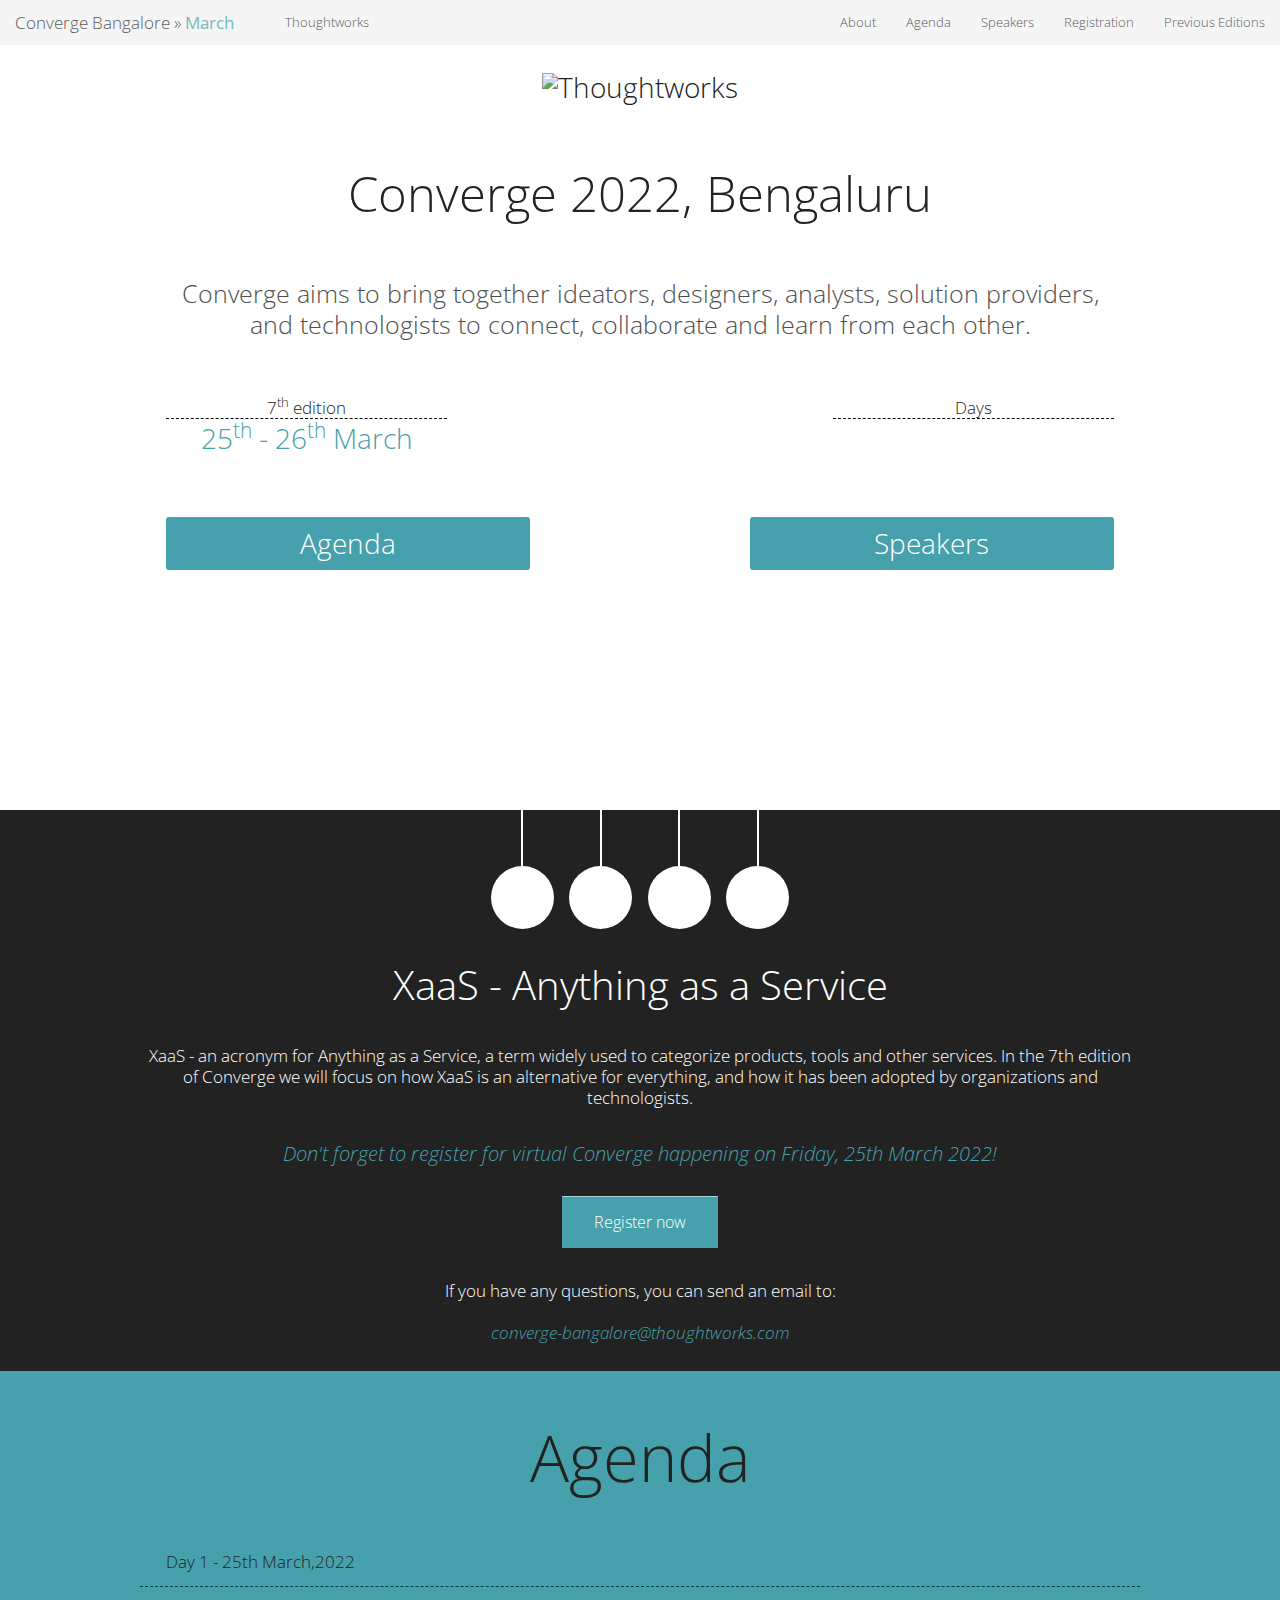
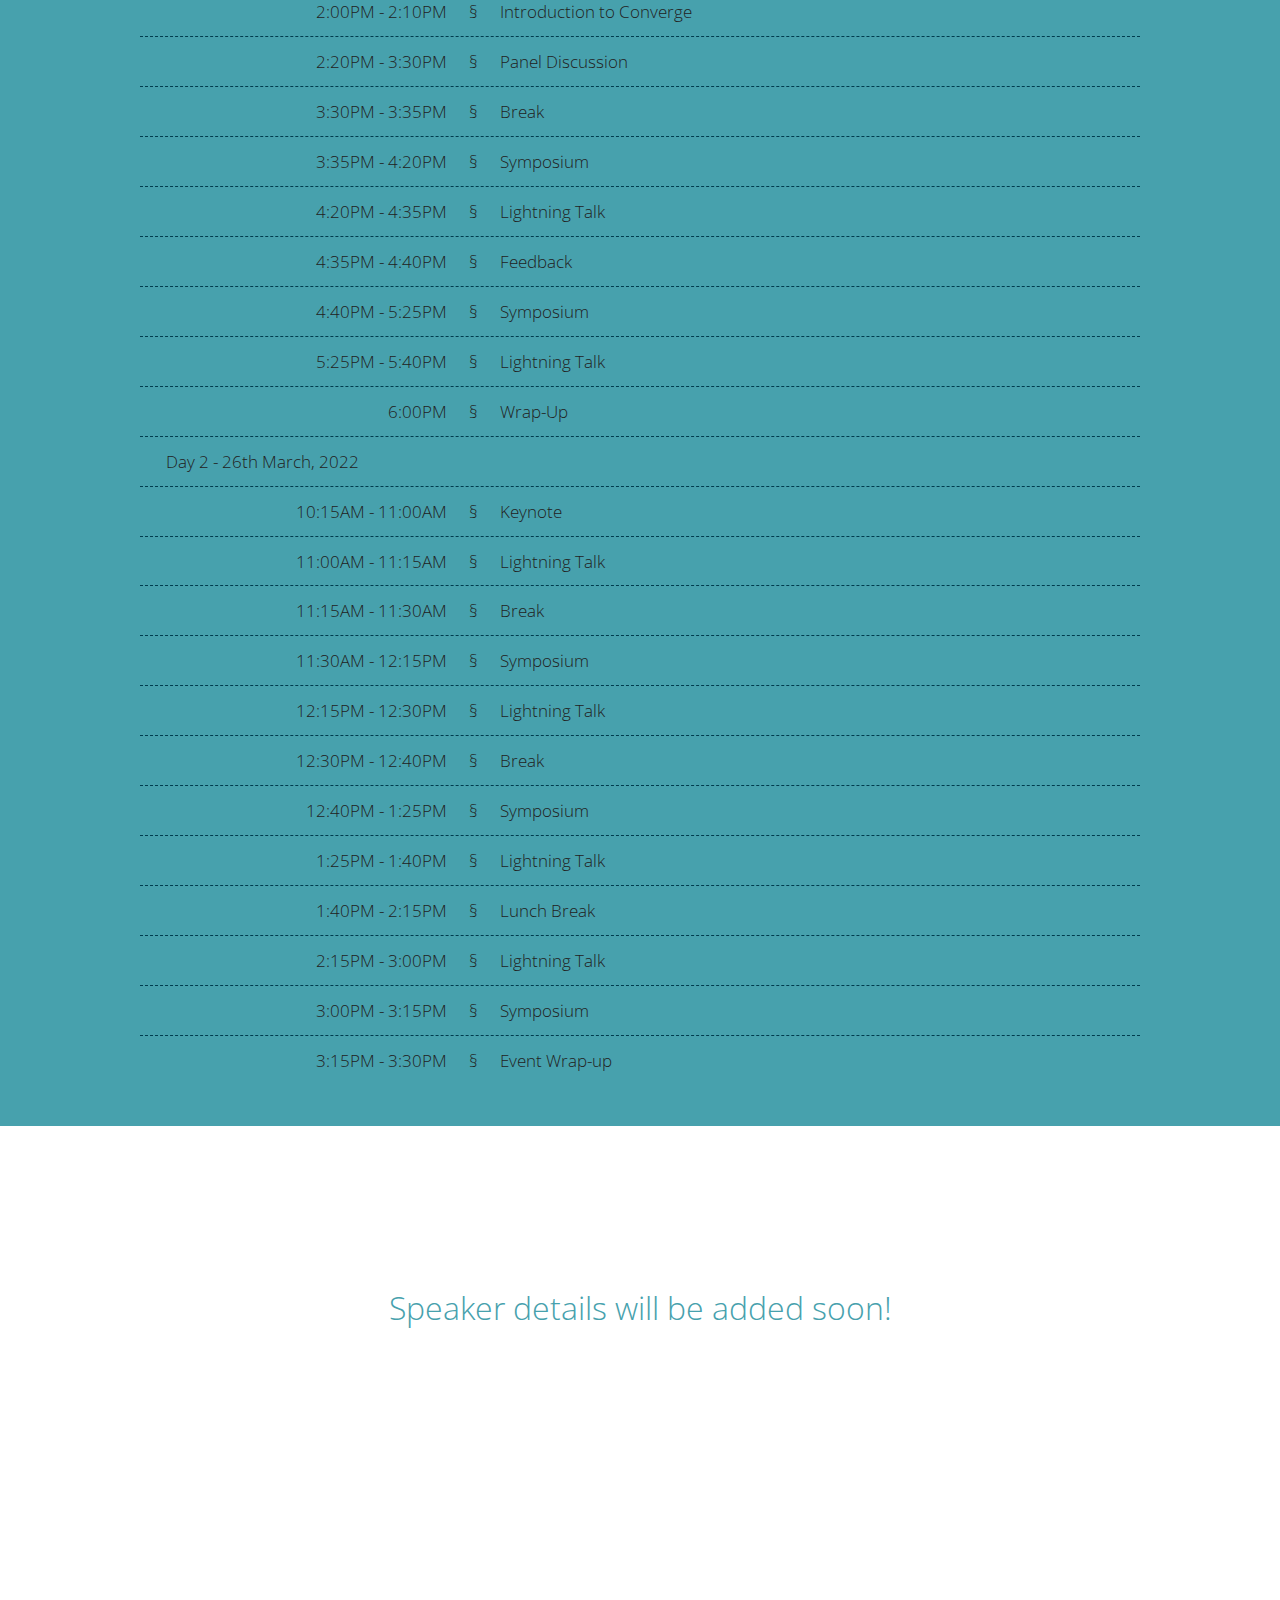
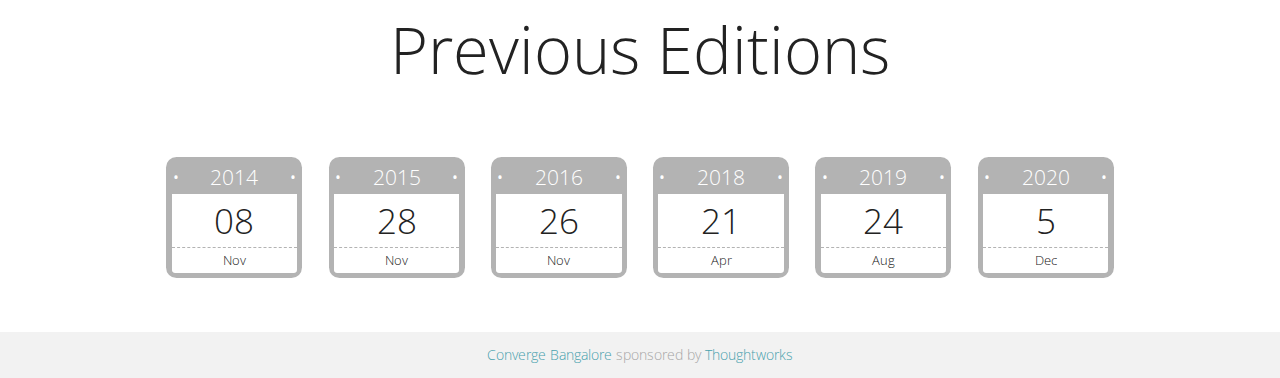
==== commit 7582ba79: "[Rikkashini/Twinkle]Updated styles in 2022 edition page" ====
--- a/mar2022.html
+++ b/mar2022.html
@@ -119,126 +119,321 @@
     </div>
 
 </section>
-
 <section id="agenda" class="feature">
     <div class="row" data-bottom="transform:translateY(-10em)" data--100-bottom="transform:translateY(0em)">
         <h2>Agenda</h2>
     </div>
     <div class="timings">
-        <div class="row">
-            <div class="large-4 columns time" id="agenda-0"
-                 data-bottom="transform:rotateX(90deg) scale(0);opacity:0"
-                 data--200-bottom="transform:rotateX(0) scale(1);opacity:1">
-                <p>2:00 - 2:10</p>
-            </div>
+
+        <div class="row">
             <div class="large-8 columns summary" data-anchor-target="#agenda-0"
                  data-bottom="transform:rotateX(90deg) scale(0);opacity:0"
                  data--200-bottom="transform:rotateX(0) scale(1);opacity:1">
+                <p>Day 1 - 25th March,2022</p>
+            </div>
+        </div>
+
+        <div class="row">
+            <div class="large-4 columns time" id="agenda-1"
+                 data-bottom="transform:rotateX(90deg) scale(0);opacity:0"
+                 data--200-bottom="transform:rotateX(0) scale(1);opacity:1">
+                <p>2:00PM - 2:10PM</p>
+            </div>
+            <div class="large-8 columns summary" data-anchor-target="#agenda-1"
+                 data-bottom="transform:rotateX(90deg) scale(0);opacity:0"
+                 data--200-bottom="transform:rotateX(0) scale(1);opacity:1">
                 <p>Introduction to Converge</p>
 
             </div>
         </div>
         <div class="row">
-            <div class="large-4 columns time" id="agenda-1"
-                 data-bottom="transform:rotateX(90deg) scale(0);opacity:0"
-                 data--200-bottom="transform:rotateX(0) scale(1);opacity:1">
-                <p>2:20 - 3:30</p>
-            </div>
-            <div class="large-8 columns summary" data-anchor-target="#agenda-1"
+            <div class="large-4 columns time" id="agenda-2"
+                 data-bottom="transform:rotateX(90deg) scale(0);opacity:0"
+                 data--200-bottom="transform:rotateX(0) scale(1);opacity:1">
+                <p>2:20PM - 3:30PM</p>
+            </div>
+            <div class="large-8 columns summary" data-anchor-target="#agenda-2"
                  data-bottom="transform:rotateX(90deg) scale(0);opacity:0"
                  data--200-bottom="transform:rotateX(0) scale(1);opacity:1">
                 <p>Panel Discussion<br></p>
             </div>
         </div>
         <div class="row">
-            <div class="large-4 columns time" id="agenda-2"
-                 data-bottom="transform:rotateX(90deg) scale(0);opacity:0"
-                 data--200-bottom="transform:rotateX(0) scale(1);opacity:1">
-                <p>3:30 - 3:35</p>
-            </div>
-            <div class="large-8 columns summary" data-anchor-target="#agenda-2"
+            <div class="large-4 columns time" id="agenda-3"
+                 data-bottom="transform:rotateX(90deg) scale(0);opacity:0"
+                 data--200-bottom="transform:rotateX(0) scale(1);opacity:1">
+                <p>3:30PM - 3:35PM</p>
+            </div>
+            <div class="large-8 columns summary" data-anchor-target="#agenda-3"
                  data-bottom="transform:rotateX(90deg) scale(0);opacity:0"
                  data--200-bottom="transform:rotateX(0) scale(1);opacity:1">
                 <p>Break</p>
             </div>
         </div>
         <div class="row">
-            <div class="large-4 columns time" id="agenda-3"
-                 data-bottom="transform:rotateX(90deg) scale(0);opacity:0"
-                 data--200-bottom="transform:rotateX(0) scale(1);opacity:1">
-                <p>3:35 - 4:20</p>
-            </div>
-            <div class="large-8 columns summary" data-anchor-target="#agenda-3"
+            <div class="large-4 columns time" id="agenda-4"
+                 data-bottom="transform:rotateX(90deg) scale(0);opacity:0"
+                 data--200-bottom="transform:rotateX(0) scale(1);opacity:1">
+                <p>3:35PM - 4:20PM</p>
+            </div>
+            <div class="large-8 columns summary" data-anchor-target="#agenda-4"
                  data-bottom="transform:rotateX(90deg) scale(0);opacity:0"
                  data--200-bottom="transform:rotateX(0) scale(1);opacity:1">
                 <p>Symposium</p>
             </div>
         </div>
         <div class="row">
-            <div class="large-4 columns time" id="agenda-4"
-                 data-bottom="transform:rotateX(90deg) scale(0);opacity:0"
-                 data--200-bottom="transform:rotateX(0) scale(1);opacity:1">
-                <p>4:20 - 4:35</p>
-            </div>
-            <div class="large-8 columns summary" data-anchor-target="#agenda-4"
+            <div class="large-4 columns time" id="agenda-5"
+                 data-bottom="transform:rotateX(90deg) scale(0);opacity:0"
+                 data--200-bottom="transform:rotateX(0) scale(1);opacity:1">
+                <p>4:20PM - 4:35PM</p>
+            </div>
+            <div class="large-8 columns summary" data-anchor-target="#agenda-5"
                  data-bottom="transform:rotateX(90deg) scale(0);opacity:0"
                  data--200-bottom="transform:rotateX(0) scale(1);opacity:1">
                 <p>Lightning Talk</p>
             </div>
         </div>
         <div class="row">
-            <div class="large-4 columns time" id="agenda-5"
-                 data-bottom="transform:rotateX(90deg) scale(0);opacity:0"
-                 data--200-bottom="transform:rotateX(0) scale(1);opacity:1">
-                <p>4:35 - 4:40</p>
-            </div>
-            <div class="large-8 columns summary" data-anchor-target="#agenda-5"
+            <div class="large-4 columns time" id="agenda-6"
+                 data-bottom="transform:rotateX(90deg) scale(0);opacity:0"
+                 data--200-bottom="transform:rotateX(0) scale(1);opacity:1">
+                <p>4:35PM - 4:40PM</p>
+            </div>
+            <div class="large-8 columns summary" data-anchor-target="#agenda-6"
                  data-bottom="transform:rotateX(90deg) scale(0);opacity:0"
                  data--200-bottom="transform:rotateX(0) scale(1);opacity:1">
                 <p>Feedback</p>
             </div>
         </div>
         <div class="row">
-            <div class="large-4 columns time" id="agenda-6"
-                 data-bottom="transform:rotateX(90deg) scale(0);opacity:0"
-                 data--200-bottom="transform:rotateX(0) scale(1);opacity:1">
-                <p>4:40 - 5:25</p>
-            </div>
-            <div class="large-8 columns summary" data-anchor-target="#agenda-6"
+            <div class="large-4 columns time" id="agenda-7"
+                 data-bottom="transform:rotateX(90deg) scale(0);opacity:0"
+                 data--200-bottom="transform:rotateX(0) scale(1);opacity:1">
+                <p>4:40PM - 5:25PM</p>
+            </div>
+            <div class="large-8 columns summary" data-anchor-target="#agenda-7"
                  data-bottom="transform:rotateX(90deg) scale(0);opacity:0"
                  data--200-bottom="transform:rotateX(0) scale(1);opacity:1">
                 <p>Symposium</p>
             </div>
         </div>
         <div class="row">
-            <div class="large-4 columns time" id="agenda-7"
-                 data-bottom="transform:rotateX(90deg) scale(0);opacity:0"
-                 data--200-bottom="transform:rotateX(0) scale(1);opacity:1">
-                <p>5:25 - 5:40</p>
-            </div>
-            <div class="large-8 columns summary" data-anchor-target="#agenda-7"
+            <div class="large-4 columns time" id="agenda-8"
+                 data-bottom="transform:rotateX(90deg) scale(0);opacity:0"
+                 data--200-bottom="transform:rotateX(0) scale(1);opacity:1">
+                <p>5:25PM - 5:40PM</p>
+            </div>
+            <div class="large-8 columns summary" data-anchor-target="#agenda-8"
                  data-bottom="transform:rotateX(90deg) scale(0);opacity:0"
                  data--200-bottom="transform:rotateX(0) scale(1);opacity:1">
                 <p>Lightning Talk</p>
             </div>
         </div>
         <div class="row">
-            <div class="large-4 columns time" id="agenda-8"
-                 data-bottom="transform:rotateX(90deg) scale(0);opacity:0"
-                 data--200-bottom="transform:rotateX(0) scale(1);opacity:1">
-                <p>6:00</p>
-            </div>
-            <div class="large-8 columns summary" data-anchor-target="#agenda-8"
-                 data-bottom="transform:rotateX(90deg) scale(0);opacity:0"
-                 data--200-bottom="transform:rotateX(0) scale(1);opacity:1">
-                <p>Event Wrap-Up</p>
+            <div class="large-4 columns time" id="agenda-9"
+                 data-bottom="transform:rotateX(90deg) scale(0);opacity:0"
+                 data--200-bottom="transform:rotateX(0) scale(1);opacity:1">
+                <p>6:00PM</p>
+            </div>
+            <div class="large-8 columns summary" data-anchor-target="#agenda-9"
+                 data-bottom="transform:rotateX(90deg) scale(0);opacity:0"
+                 data--200-bottom="transform:rotateX(0) scale(1);opacity:1">
+                <p>Wrap-Up</p>
+            </div>
+        </div>
+
+        <div class="row">
+            <div class="large-8 columns summary" data-anchor-target="#agenda-10"
+                 data-bottom="transform:rotateX(90deg) scale(0);opacity:0"
+                 data--200-bottom="transform:rotateX(0) scale(1);opacity:1">
+                <p>Day 2 - 26th March, 2022</p>
+            </div>
+        </div>
+
+        <div class="row">
+            <div class="large-4 columns time" id="agenda-11"
+                 data-bottom="transform:rotateX(90deg) scale(0);opacity:0"
+                 data--200-bottom="transform:rotateX(0) scale(1);opacity:1">
+                <p>10:15AM - 11:00AM</p>
+            </div>
+            <div class="large-8 columns summary" data-anchor-target="#agenda-11"
+                 data-bottom="transform:rotateX(90deg) scale(0);opacity:0"
+                 data--200-bottom="transform:rotateX(0) scale(1);opacity:1">
+                <p>Keynote</p>
+            </div>
+        </div>
+
+        <div class="row">
+            <div class="large-4 columns time" id="agenda-12"
+                 data-bottom="transform:rotateX(90deg) scale(0);opacity:0"
+                 data--200-bottom="transform:rotateX(0) scale(1);opacity:1">
+                <p>11:00AM - 11:15AM</p>
+            </div>
+            <div class="large-8 columns summary" data-anchor-target="#agenda-12"
+                 data-bottom="transform:rotateX(90deg) scale(0);opacity:0"
+                 data--200-bottom="transform:rotateX(0) scale(1);opacity:1">
+                <p>Lightning Talk</p>
+            </div>
+        </div>
+
+        <div class="row">
+            <div class="large-4 columns time" id="agenda-13"
+                 data-bottom="transform:rotateX(90deg) scale(0);opacity:0"
+                 data--200-bottom="transform:rotateX(0) scale(1);opacity:1">
+                <p>11:15AM - 11:30AM</p>
+            </div>
+            <div class="large-8 columns summary" data-anchor-target="#agenda-13"
+                 data-bottom="transform:rotateX(90deg) scale(0);opacity:0"
+                 data--200-bottom="transform:rotateX(0) scale(1);opacity:1">
+                <p>Break</p>
+            </div>
+        </div>
+
+        <div class="row">
+            <div class="large-4 columns time" id="agenda-14"
+                 data-bottom="transform:rotateX(90deg) scale(0);opacity:0"
+                 data--200-bottom="transform:rotateX(0) scale(1);opacity:1">
+                <p>11:30AM - 12:15PM</p>
+            </div>
+            <div class="large-8 columns summary" data-anchor-target="#agenda-14"
+                 data-bottom="transform:rotateX(90deg) scale(0);opacity:0"
+                 data--200-bottom="transform:rotateX(0) scale(1);opacity:1">
+                <p>Symposium</p>
+            </div>
+        </div>
+
+        <div class="row">
+            <div class="large-4 columns time" id="agenda-15"
+                 data-bottom="transform:rotateX(90deg) scale(0);opacity:0"
+                 data--200-bottom="transform:rotateX(0) scale(1);opacity:1">
+                <p>12:15PM - 12:30PM</p>
+            </div>
+            <div class="large-8 columns summary" data-anchor-target="#agenda-15"
+                 data-bottom="transform:rotateX(90deg) scale(0);opacity:0"
+                 data--200-bottom="transform:rotateX(0) scale(1);opacity:1">
+                <p>Lightning Talk</p>
+            </div>
+        </div>
+
+        <div class="row">
+            <div class="large-4 columns time" id="agenda-16"
+                 data-bottom="transform:rotateX(90deg) scale(0);opacity:0"
+                 data--200-bottom="transform:rotateX(0) scale(1);opacity:1">
+                <p>12:30PM - 12:40PM</p>
+            </div>
+            <div class="large-8 columns summary" data-anchor-target="#agenda-16"
+                 data-bottom="transform:rotateX(90deg) scale(0);opacity:0"
+                 data--200-bottom="transform:rotateX(0) scale(1);opacity:1">
+                <p>Break</p>
+            </div>
+        </div>
+
+        <div class="row">
+            <div class="large-4 columns time" id="agenda-17"
+                 data-bottom="transform:rotateX(90deg) scale(0);opacity:0"
+                 data--200-bottom="transform:rotateX(0) scale(1);opacity:1">
+                <p>12:40PM - 1:25PM</p>
+            </div>
+            <div class="large-8 columns summary" data-anchor-target="#agenda-17"
+                 data-bottom="transform:rotateX(90deg) scale(0);opacity:0"
+                 data--200-bottom="transform:rotateX(0) scale(1);opacity:1">
+                <p>Symposium</p>
+            </div>
+        </div>
+
+        <div class="row">
+            <div class="large-4 columns time" id="agenda-18"
+                 data-bottom="transform:rotateX(90deg) scale(0);opacity:0"
+                 data--200-bottom="transform:rotateX(0) scale(1);opacity:1">
+                <p>1:25PM - 1:40PM</p>
+            </div>
+            <div class="large-8 columns summary" data-anchor-target="#agenda-18"
+                 data-bottom="transform:rotateX(90deg) scale(0);opacity:0"
+                 data--200-bottom="transform:rotateX(0) scale(1);opacity:1">
+                <p>Lightning Talk</p>
+            </div>
+        </div>
+
+        <div class="row">
+            <div class="large-4 columns time" id="agenda-19"
+                 data-bottom="transform:rotateX(90deg) scale(0);opacity:0"
+                 data--200-bottom="transform:rotateX(0) scale(1);opacity:1">
+                <p>1:40PM - 2:15PM</p>
+            </div>
+            <div class="large-8 columns summary" data-anchor-target="#agenda-19"
+                 data-bottom="transform:rotateX(90deg) scale(0);opacity:0"
+                 data--200-bottom="transform:rotateX(0) scale(1);opacity:1">
+                <p>Lunch Break</p>
+            </div>
+        </div>
+
+        <div class="row">
+            <div class="large-4 columns time" id="agenda-20"
+                 data-bottom="transform:rotateX(90deg) scale(0);opacity:0"
+                 data--200-bottom="transform:rotateX(0) scale(1);opacity:1">
+                <p>2:15PM - 3:00PM</p>
+            </div>
+            <div class="large-8 columns summary" data-anchor-target="#agenda-20"
+                 data-bottom="transform:rotateX(90deg) scale(0);opacity:0"
+                 data--200-bottom="transform:rotateX(0) scale(1);opacity:1">
+                <p>Lightning Talk</p>
+            </div>
+        </div>
+
+        <div class="row">
+            <div class="large-4 columns time" id="agenda-21"
+                 data-bottom="transform:rotateX(90deg) scale(0);opacity:0"
+                 data--200-bottom="transform:rotateX(0) scale(1);opacity:1">
+                <p>3:00PM - 3:15PM</p>
+            </div>
+            <div class="large-8 columns summary" data-anchor-target="#agenda-21"
+                 data-bottom="transform:rotateX(90deg) scale(0);opacity:0"
+                 data--200-bottom="transform:rotateX(0) scale(1);opacity:1">
+                <p>Symposium</p>
+            </div>
+        </div>
+
+        <div class="row">
+            <div class="large-4 columns time" id="agenda-22"
+                 data-bottom="transform:rotateX(90deg) scale(0);opacity:0"
+                 data--200-bottom="transform:rotateX(0) scale(1);opacity:1">
+                <p>3:15PM - 3:30PM</p>
+            </div>
+            <div class="large-8 columns summary" data-anchor-target="#agenda-22"
+                 data-bottom="transform:rotateX(90deg) scale(0);opacity:0"
+                 data--200-bottom="transform:rotateX(0) scale(1);opacity:1">
+                <p>Event Wrap-up</p>
             </div>
         </div>
     </div>
 </section>
 
 <section id="speaker_list" class="speakerList" style="min-height: 50%; text-align: center">
-    <h5 style="padding: 10%; color: #00AEEF">Speaker details will be added soon!</h5>
+    <h5 style="padding: 10%; color: #47A1AD">Speaker details will be added soon!</h5>
+</section>
+
+<!--<section id="speaker_list" class="speakerList" >
+    <div class="header">
+        <h2>Speakers</h2>
+    </div>
+    <h5>Coming soon</h5>
+     <div class="speakers-list-item speakers-list-item-initial">
+        <img src="./img/2020/kiran.jpg" />
+         <div class="speakers-list-description">
+            <h6>Kiran Anandampillai</h6>
+            <p>Advisor Technology NDHM</p>
+        </div>
+    </div>
+       <div class="speakers-list-item"><img src="./img/2020/kavitha.jpg" />
+           <div class="speakers-list-description">
+               <h6>Kavitha Thyagarajan</h6>
+               <p>Design lead - Digital Platform</p>
+                <p>Thoughtworks</p>
+
+           </div>
+       </div>
+   </div>-->
 </section>
 
 <!--<section id="speaker_list" class="speakerList" >
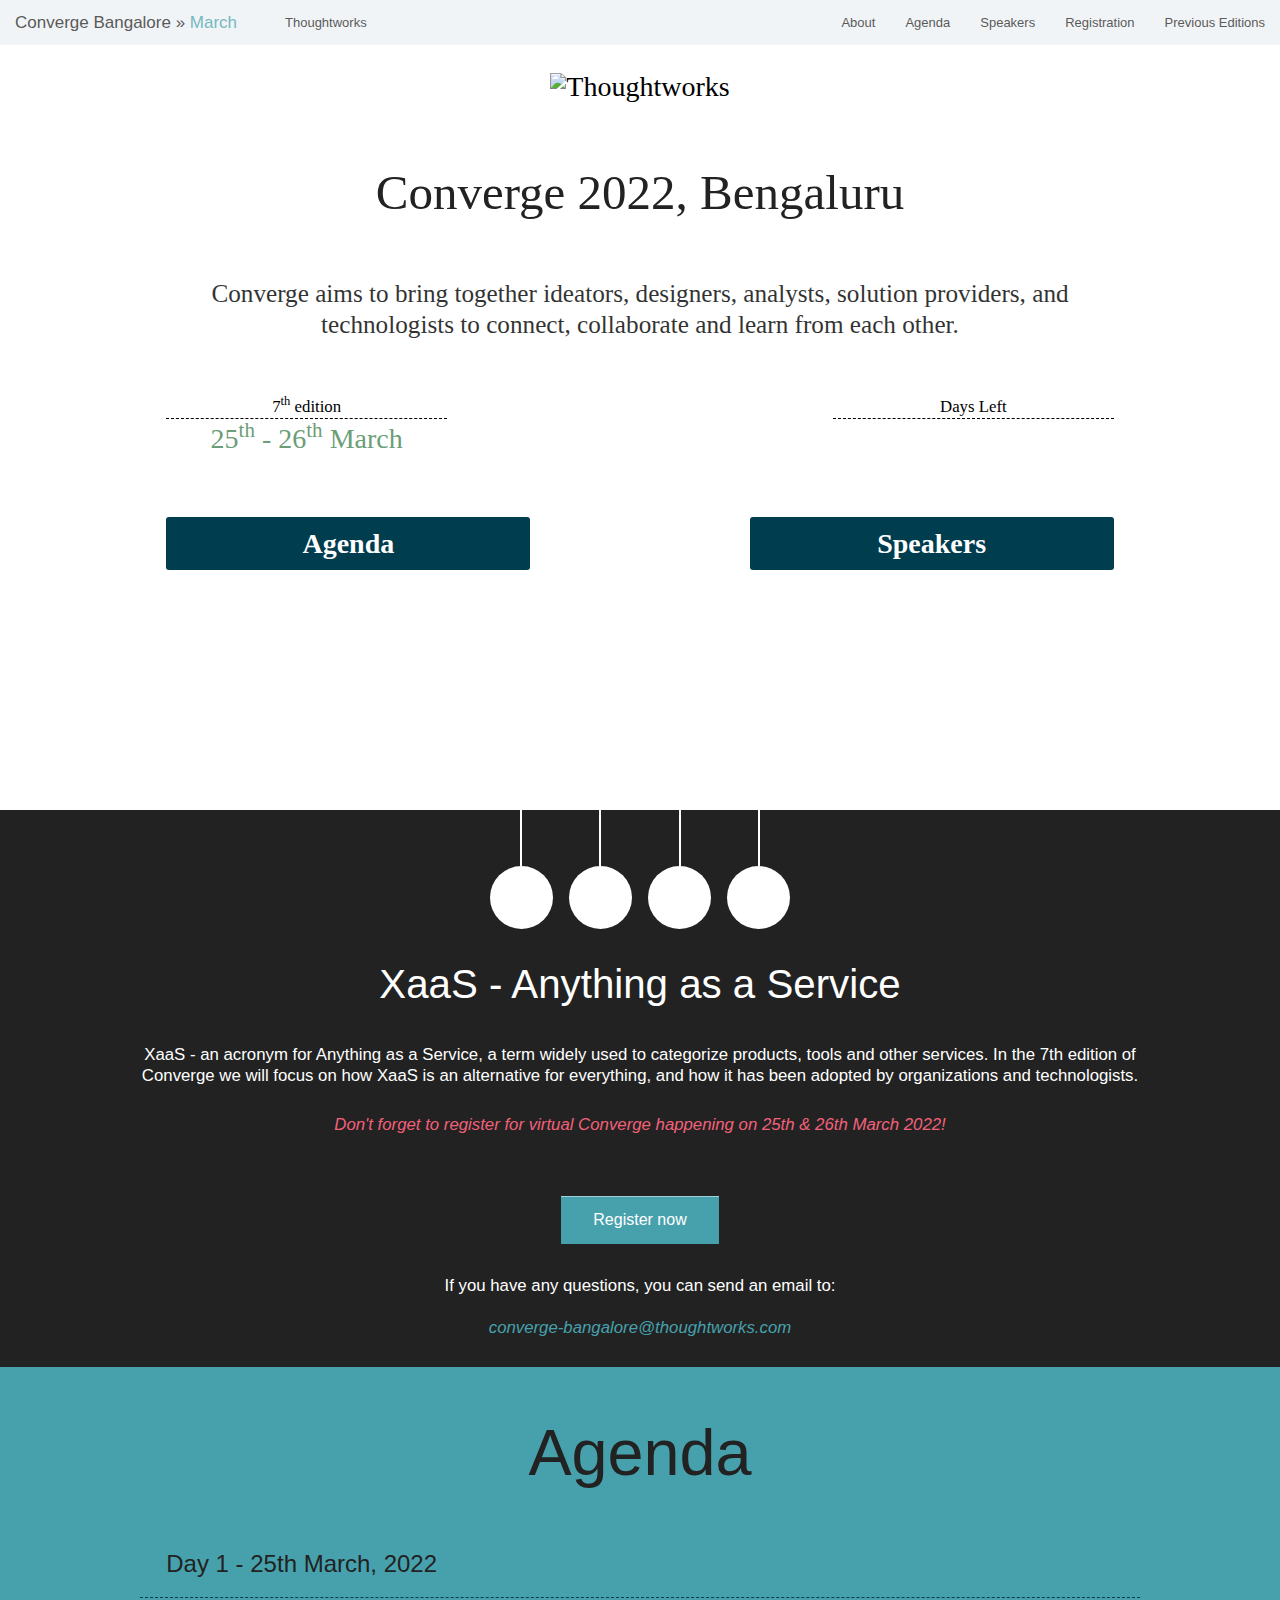
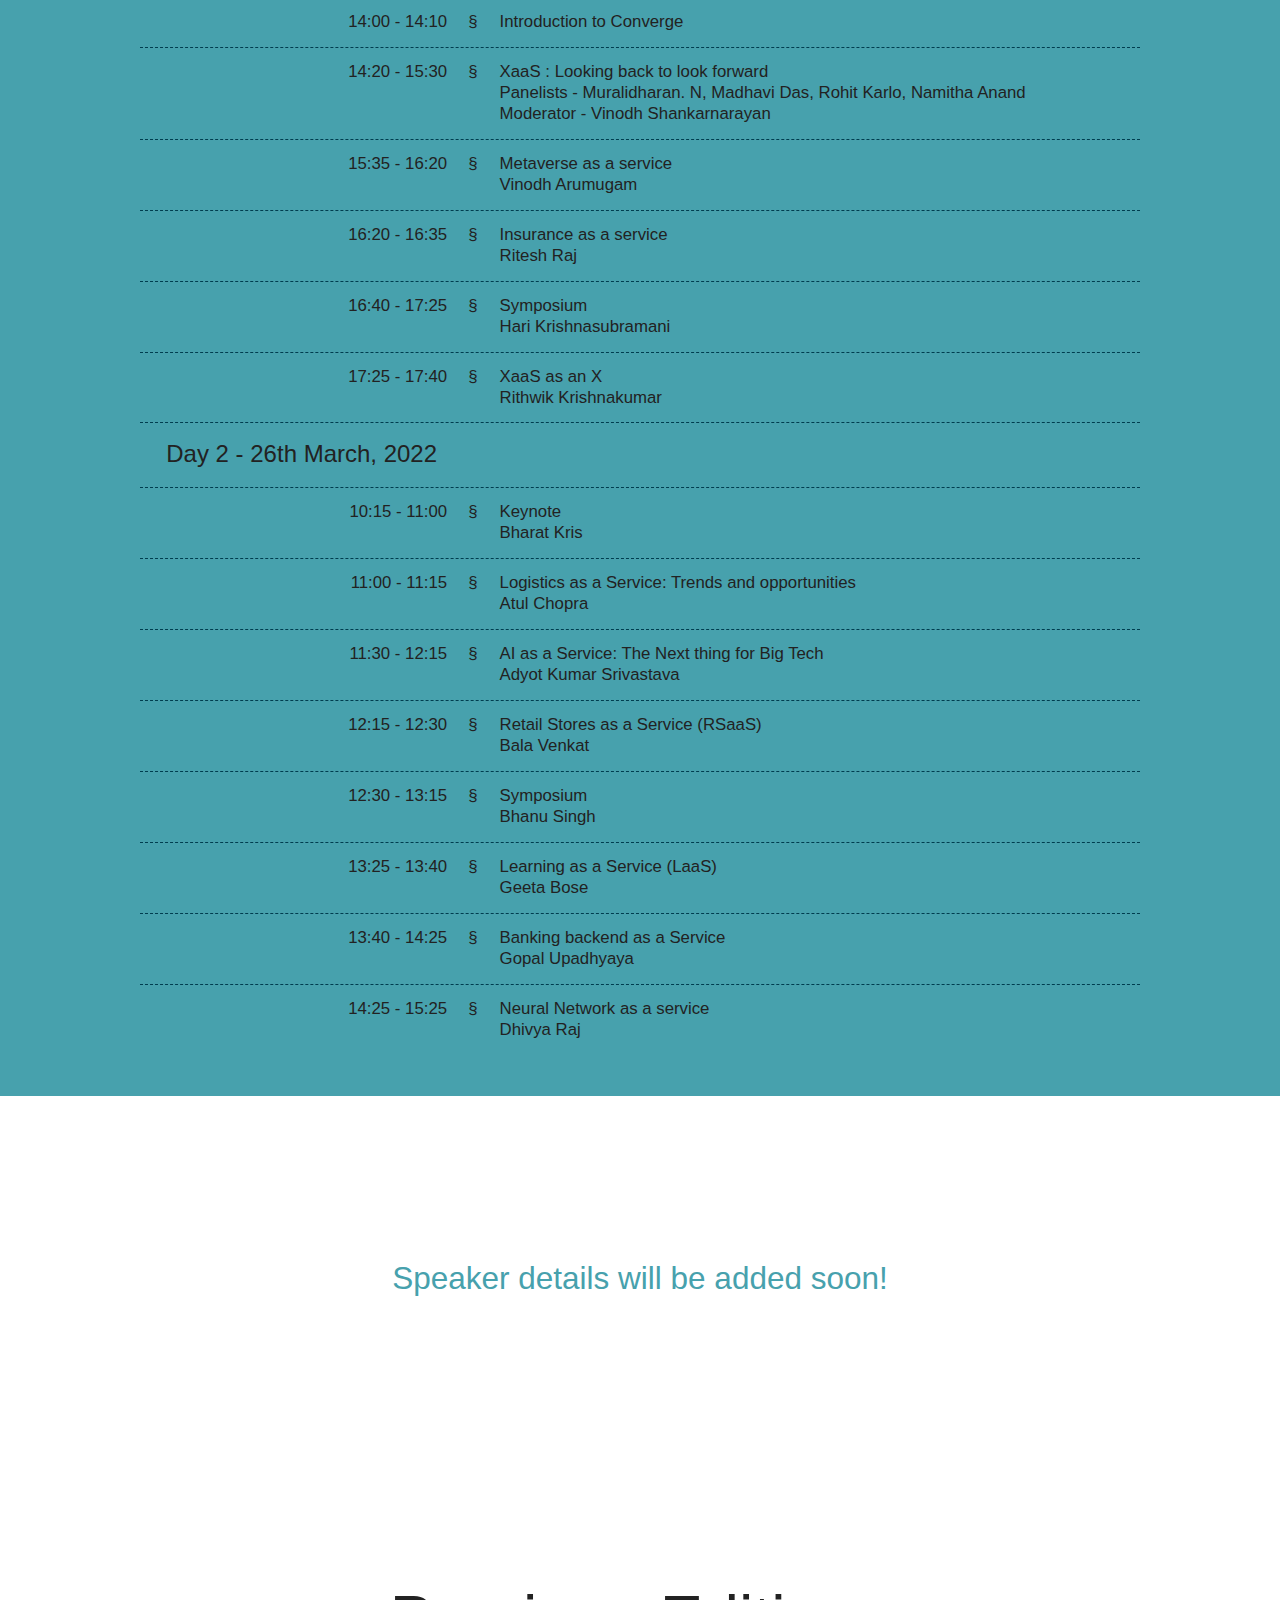
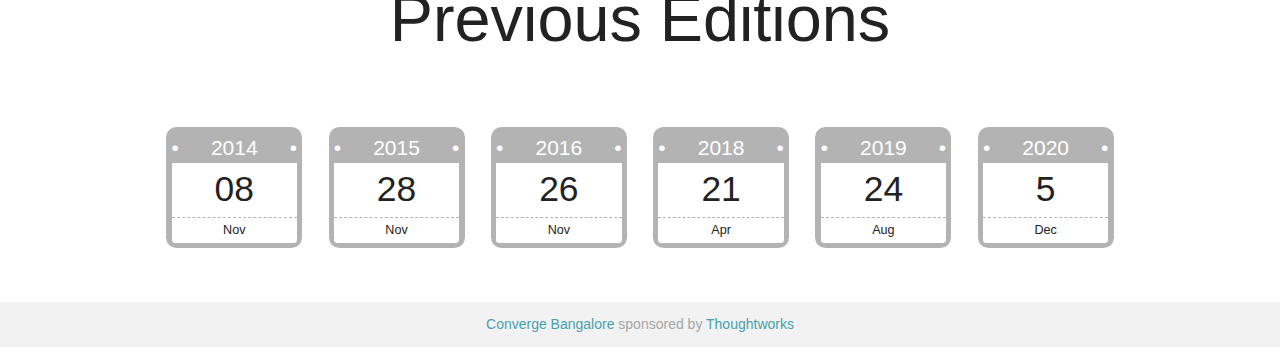
==== commit b1d81225: "[Twinkle/Pulkit] Add agenda times and update title" ====
--- a/mar2022.html
+++ b/mar2022.html
@@ -53,7 +53,7 @@
             <h6>25<sup>th</sup> - 26<sup>th</sup> March</h6>
         </div>
         <div class="small-4 large-4 columns counter">
-            <p>Days</p>
+            <p>Days Left</p>
             <h6 class="couter-border-top"><span id="days">&nbsp;</span></h6>
         </div>
     </div>
@@ -100,8 +100,8 @@
             it has been adopted by organizations and technologists.
         </p>
         <br>
-        <a href="#registration" class="link"><i>Don't forget to register for virtual Converge happening on Friday, 25th
-            March 2022!</i></a>
+<!--        todo remove inline styling, font-dolor consistency black-->
+        <p class="register" style="color: #F2617A;"><i>Don't forget to register for virtual Converge happening on 25th & 26th March 2022!</i></p>
         <br><br>
         <div>
             <a href="https://docs.google.com/forms/d/e/1FAIpQLSdL641Tp3m40NAzVTIPxz9kiipIn4rhzieCZ3TDOl7j-T7hRQ/viewform?usp=sf_link"
@@ -129,7 +129,7 @@
             <div class="large-8 columns summary" data-anchor-target="#agenda-0"
                  data-bottom="transform:rotateX(90deg) scale(0);opacity:0"
                  data--200-bottom="transform:rotateX(0) scale(1);opacity:1">
-                <p>Day 1 - 25th March,2022</p>
+                <h6 style="font-weight: bolder; font-size: x-large">Day 1 - 25th March, 2022</h6>
             </div>
         </div>
 
@@ -137,7 +137,7 @@
             <div class="large-4 columns time" id="agenda-1"
                  data-bottom="transform:rotateX(90deg) scale(0);opacity:0"
                  data--200-bottom="transform:rotateX(0) scale(1);opacity:1">
-                <p>2:00PM - 2:10PM</p>
+                <p>14:00 - 14:10</p>
             </div>
             <div class="large-8 columns summary" data-anchor-target="#agenda-1"
                  data-bottom="transform:rotateX(90deg) scale(0);opacity:0"
@@ -150,104 +150,68 @@
             <div class="large-4 columns time" id="agenda-2"
                  data-bottom="transform:rotateX(90deg) scale(0);opacity:0"
                  data--200-bottom="transform:rotateX(0) scale(1);opacity:1">
-                <p>2:20PM - 3:30PM</p>
+                <p>14:20 - 15:30</p>
             </div>
             <div class="large-8 columns summary" data-anchor-target="#agenda-2"
                  data-bottom="transform:rotateX(90deg) scale(0);opacity:0"
                  data--200-bottom="transform:rotateX(0) scale(1);opacity:1">
-                <p>Panel Discussion<br></p>
-            </div>
-        </div>
-        <div class="row">
-            <div class="large-4 columns time" id="agenda-3"
-                 data-bottom="transform:rotateX(90deg) scale(0);opacity:0"
-                 data--200-bottom="transform:rotateX(0) scale(1);opacity:1">
-                <p>3:30PM - 3:35PM</p>
-            </div>
-            <div class="large-8 columns summary" data-anchor-target="#agenda-3"
-                 data-bottom="transform:rotateX(90deg) scale(0);opacity:0"
-                 data--200-bottom="transform:rotateX(0) scale(1);opacity:1">
-                <p>Break</p>
+                <p>XaaS : Looking back to look forward<br> Panelists - Muralidharan. N, Madhavi Das,
+                    Rohit Karlo, Namitha Anand <br>
+                    Moderator - Vinodh Shankarnarayan </p>
             </div>
         </div>
         <div class="row">
             <div class="large-4 columns time" id="agenda-4"
                  data-bottom="transform:rotateX(90deg) scale(0);opacity:0"
                  data--200-bottom="transform:rotateX(0) scale(1);opacity:1">
-                <p>3:35PM - 4:20PM</p>
+                <p>15:35 - 16:20</p>
             </div>
             <div class="large-8 columns summary" data-anchor-target="#agenda-4"
                  data-bottom="transform:rotateX(90deg) scale(0);opacity:0"
                  data--200-bottom="transform:rotateX(0) scale(1);opacity:1">
-                <p>Symposium</p>
+                <p>Metaverse as a service <br> Vinodh Arumugam </p>
             </div>
         </div>
         <div class="row">
             <div class="large-4 columns time" id="agenda-5"
                  data-bottom="transform:rotateX(90deg) scale(0);opacity:0"
                  data--200-bottom="transform:rotateX(0) scale(1);opacity:1">
-                <p>4:20PM - 4:35PM</p>
+                <p>16:20 - 16:35</p>
             </div>
             <div class="large-8 columns summary" data-anchor-target="#agenda-5"
                  data-bottom="transform:rotateX(90deg) scale(0);opacity:0"
                  data--200-bottom="transform:rotateX(0) scale(1);opacity:1">
-                <p>Lightning Talk</p>
-            </div>
-        </div>
-        <div class="row">
-            <div class="large-4 columns time" id="agenda-6"
-                 data-bottom="transform:rotateX(90deg) scale(0);opacity:0"
-                 data--200-bottom="transform:rotateX(0) scale(1);opacity:1">
-                <p>4:35PM - 4:40PM</p>
-            </div>
-            <div class="large-8 columns summary" data-anchor-target="#agenda-6"
-                 data-bottom="transform:rotateX(90deg) scale(0);opacity:0"
-                 data--200-bottom="transform:rotateX(0) scale(1);opacity:1">
-                <p>Feedback</p>
+                <p>Insurance as a service <br> Ritesh Raj </p>
             </div>
         </div>
         <div class="row">
             <div class="large-4 columns time" id="agenda-7"
                  data-bottom="transform:rotateX(90deg) scale(0);opacity:0"
                  data--200-bottom="transform:rotateX(0) scale(1);opacity:1">
-                <p>4:40PM - 5:25PM</p>
+                <p>16:40 - 17:25    </p>
             </div>
             <div class="large-8 columns summary" data-anchor-target="#agenda-7"
                  data-bottom="transform:rotateX(90deg) scale(0);opacity:0"
                  data--200-bottom="transform:rotateX(0) scale(1);opacity:1">
-                <p>Symposium</p>
-            </div>
-        </div>
-        <div class="row">
+                <p>Symposium <br> Hari Krishnasubramani </p>
+            </div>
+        </div><div class="row">
             <div class="large-4 columns time" id="agenda-8"
                  data-bottom="transform:rotateX(90deg) scale(0);opacity:0"
                  data--200-bottom="transform:rotateX(0) scale(1);opacity:1">
-                <p>5:25PM - 5:40PM</p>
+                <p>17:25 - 17:40</p>
             </div>
             <div class="large-8 columns summary" data-anchor-target="#agenda-8"
                  data-bottom="transform:rotateX(90deg) scale(0);opacity:0"
                  data--200-bottom="transform:rotateX(0) scale(1);opacity:1">
-                <p>Lightning Talk</p>
-            </div>
-        </div>
-        <div class="row">
-            <div class="large-4 columns time" id="agenda-9"
-                 data-bottom="transform:rotateX(90deg) scale(0);opacity:0"
-                 data--200-bottom="transform:rotateX(0) scale(1);opacity:1">
-                <p>6:00PM</p>
-            </div>
-            <div class="large-8 columns summary" data-anchor-target="#agenda-9"
-                 data-bottom="transform:rotateX(90deg) scale(0);opacity:0"
-                 data--200-bottom="transform:rotateX(0) scale(1);opacity:1">
-                <p>Wrap-Up</p>
-            </div>
-        </div>
-
+                <p>XaaS as an X <br> Rithwik Krishnakumar </p>
+            </div>
+        </div>
         <div class="row">
             <div class="large-8 columns summary" data-anchor-target="#agenda-10"
                  data-bottom="transform:rotateX(90deg) scale(0);opacity:0"
                  data--200-bottom="transform:rotateX(0) scale(1);opacity:1">
-                <p>Day 2 - 26th March, 2022</p>
+                <h6 style="font-weight: bolder; font-size: x-large">Day 2 - 26th March, 2022</h6>
             </div>
         </div>
 
@@ -255,12 +219,12 @@
             <div class="large-4 columns time" id="agenda-11"
                  data-bottom="transform:rotateX(90deg) scale(0);opacity:0"
                  data--200-bottom="transform:rotateX(0) scale(1);opacity:1">
-                <p>10:15AM - 11:00AM</p>
+                <p>10:15 - 11:00</p>
             </div>
             <div class="large-8 columns summary" data-anchor-target="#agenda-11"
                  data-bottom="transform:rotateX(90deg) scale(0);opacity:0"
                  data--200-bottom="transform:rotateX(0) scale(1);opacity:1">
-                <p>Keynote</p>
+                <p>Keynote <br> Bharat Kris </p>
             </div>
         </div>
 
@@ -268,25 +232,12 @@
             <div class="large-4 columns time" id="agenda-12"
                  data-bottom="transform:rotateX(90deg) scale(0);opacity:0"
                  data--200-bottom="transform:rotateX(0) scale(1);opacity:1">
-                <p>11:00AM - 11:15AM</p>
+                <p>11:00 - 11:15</p>
             </div>
             <div class="large-8 columns summary" data-anchor-target="#agenda-12"
                  data-bottom="transform:rotateX(90deg) scale(0);opacity:0"
                  data--200-bottom="transform:rotateX(0) scale(1);opacity:1">
-                <p>Lightning Talk</p>
-            </div>
-        </div>
-
-        <div class="row">
-            <div class="large-4 columns time" id="agenda-13"
-                 data-bottom="transform:rotateX(90deg) scale(0);opacity:0"
-                 data--200-bottom="transform:rotateX(0) scale(1);opacity:1">
-                <p>11:15AM - 11:30AM</p>
-            </div>
-            <div class="large-8 columns summary" data-anchor-target="#agenda-13"
-                 data-bottom="transform:rotateX(90deg) scale(0);opacity:0"
-                 data--200-bottom="transform:rotateX(0) scale(1);opacity:1">
-                <p>Break</p>
+                <p>Logistics as a Service: Trends and opportunities <br> Atul Chopra </p>
             </div>
         </div>
 
@@ -294,12 +245,12 @@
             <div class="large-4 columns time" id="agenda-14"
                  data-bottom="transform:rotateX(90deg) scale(0);opacity:0"
                  data--200-bottom="transform:rotateX(0) scale(1);opacity:1">
-                <p>11:30AM - 12:15PM</p>
+                <p>11:30 - 12:15</p>
             </div>
             <div class="large-8 columns summary" data-anchor-target="#agenda-14"
                  data-bottom="transform:rotateX(90deg) scale(0);opacity:0"
                  data--200-bottom="transform:rotateX(0) scale(1);opacity:1">
-                <p>Symposium</p>
+                <p>AI as a Service: The Next thing for Big Tech <br> Adyot Kumar Srivastava </p>
             </div>
         </div>
 
@@ -307,25 +258,12 @@
             <div class="large-4 columns time" id="agenda-15"
                  data-bottom="transform:rotateX(90deg) scale(0);opacity:0"
                  data--200-bottom="transform:rotateX(0) scale(1);opacity:1">
-                <p>12:15PM - 12:30PM</p>
+                <p>12:15 - 12:30</p>
             </div>
             <div class="large-8 columns summary" data-anchor-target="#agenda-15"
                  data-bottom="transform:rotateX(90deg) scale(0);opacity:0"
                  data--200-bottom="transform:rotateX(0) scale(1);opacity:1">
-                <p>Lightning Talk</p>
-            </div>
-        </div>
-
-        <div class="row">
-            <div class="large-4 columns time" id="agenda-16"
-                 data-bottom="transform:rotateX(90deg) scale(0);opacity:0"
-                 data--200-bottom="transform:rotateX(0) scale(1);opacity:1">
-                <p>12:30PM - 12:40PM</p>
-            </div>
-            <div class="large-8 columns summary" data-anchor-target="#agenda-16"
-                 data-bottom="transform:rotateX(90deg) scale(0);opacity:0"
-                 data--200-bottom="transform:rotateX(0) scale(1);opacity:1">
-                <p>Break</p>
+                <p>Retail Stores as a Service (RSaaS) <br> Bala Venkat </p>
             </div>
         </div>
 
@@ -333,12 +271,12 @@
             <div class="large-4 columns time" id="agenda-17"
                  data-bottom="transform:rotateX(90deg) scale(0);opacity:0"
                  data--200-bottom="transform:rotateX(0) scale(1);opacity:1">
-                <p>12:40PM - 1:25PM</p>
+                <p>12:30 - 13:15</p>
             </div>
             <div class="large-8 columns summary" data-anchor-target="#agenda-17"
                  data-bottom="transform:rotateX(90deg) scale(0);opacity:0"
                  data--200-bottom="transform:rotateX(0) scale(1);opacity:1">
-                <p>Symposium</p>
+                <p>Symposium <br> Bhanu Singh </p>
             </div>
         </div>
 
@@ -346,38 +284,24 @@
             <div class="large-4 columns time" id="agenda-18"
                  data-bottom="transform:rotateX(90deg) scale(0);opacity:0"
                  data--200-bottom="transform:rotateX(0) scale(1);opacity:1">
-                <p>1:25PM - 1:40PM</p>
+                <p>13:25 - 13:40</p>
             </div>
             <div class="large-8 columns summary" data-anchor-target="#agenda-18"
                  data-bottom="transform:rotateX(90deg) scale(0);opacity:0"
                  data--200-bottom="transform:rotateX(0) scale(1);opacity:1">
-                <p>Lightning Talk</p>
-            </div>
-        </div>
-
-        <div class="row">
-            <div class="large-4 columns time" id="agenda-19"
-                 data-bottom="transform:rotateX(90deg) scale(0);opacity:0"
-                 data--200-bottom="transform:rotateX(0) scale(1);opacity:1">
-                <p>1:40PM - 2:15PM</p>
-            </div>
-            <div class="large-8 columns summary" data-anchor-target="#agenda-19"
-                 data-bottom="transform:rotateX(90deg) scale(0);opacity:0"
-                 data--200-bottom="transform:rotateX(0) scale(1);opacity:1">
-                <p>Lunch Break</p>
-            </div>
-        </div>
-
+                <p>Learning as a Service (LaaS) <br> Geeta Bose </p>
+            </div>
+        </div>
         <div class="row">
             <div class="large-4 columns time" id="agenda-20"
                  data-bottom="transform:rotateX(90deg) scale(0);opacity:0"
                  data--200-bottom="transform:rotateX(0) scale(1);opacity:1">
-                <p>2:15PM - 3:00PM</p>
+                <p>13:40 - 14:25</p>
             </div>
             <div class="large-8 columns summary" data-anchor-target="#agenda-20"
                  data-bottom="transform:rotateX(90deg) scale(0);opacity:0"
                  data--200-bottom="transform:rotateX(0) scale(1);opacity:1">
-                <p>Lightning Talk</p>
+                <p>Banking backend as a Service <br> Gopal Upadhyaya </p>
             </div>
         </div>
 
@@ -385,25 +309,12 @@
             <div class="large-4 columns time" id="agenda-21"
                  data-bottom="transform:rotateX(90deg) scale(0);opacity:0"
                  data--200-bottom="transform:rotateX(0) scale(1);opacity:1">
-                <p>3:00PM - 3:15PM</p>
+                <p>14:25 - 15:25</p>
             </div>
             <div class="large-8 columns summary" data-anchor-target="#agenda-21"
                  data-bottom="transform:rotateX(90deg) scale(0);opacity:0"
                  data--200-bottom="transform:rotateX(0) scale(1);opacity:1">
-                <p>Symposium</p>
-            </div>
-        </div>
-
-        <div class="row">
-            <div class="large-4 columns time" id="agenda-22"
-                 data-bottom="transform:rotateX(90deg) scale(0);opacity:0"
-                 data--200-bottom="transform:rotateX(0) scale(1);opacity:1">
-                <p>3:15PM - 3:30PM</p>
-            </div>
-            <div class="large-8 columns summary" data-anchor-target="#agenda-22"
-                 data-bottom="transform:rotateX(90deg) scale(0);opacity:0"
-                 data--200-bottom="transform:rotateX(0) scale(1);opacity:1">
-                <p>Event Wrap-up</p>
+                <p>Neural Network as a service <br> Dhivya Raj </p>
             </div>
         </div>
     </div>
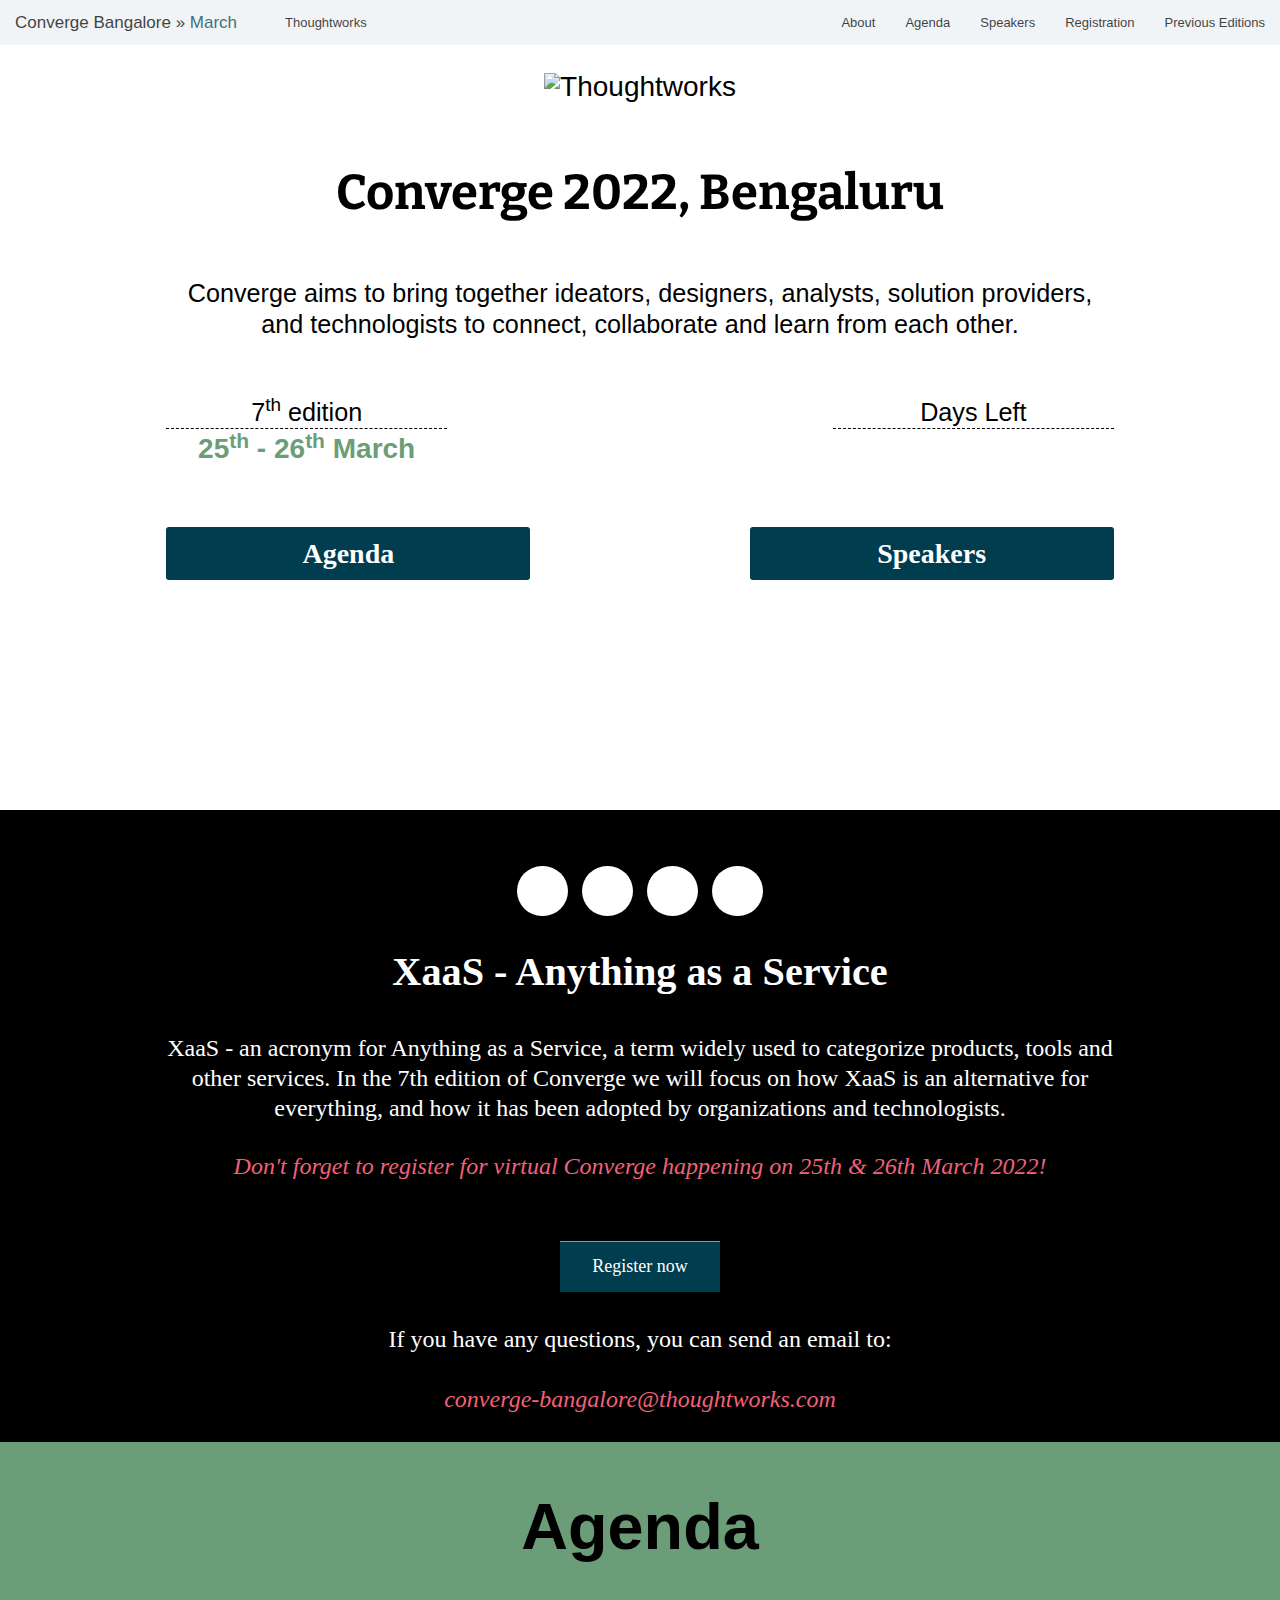
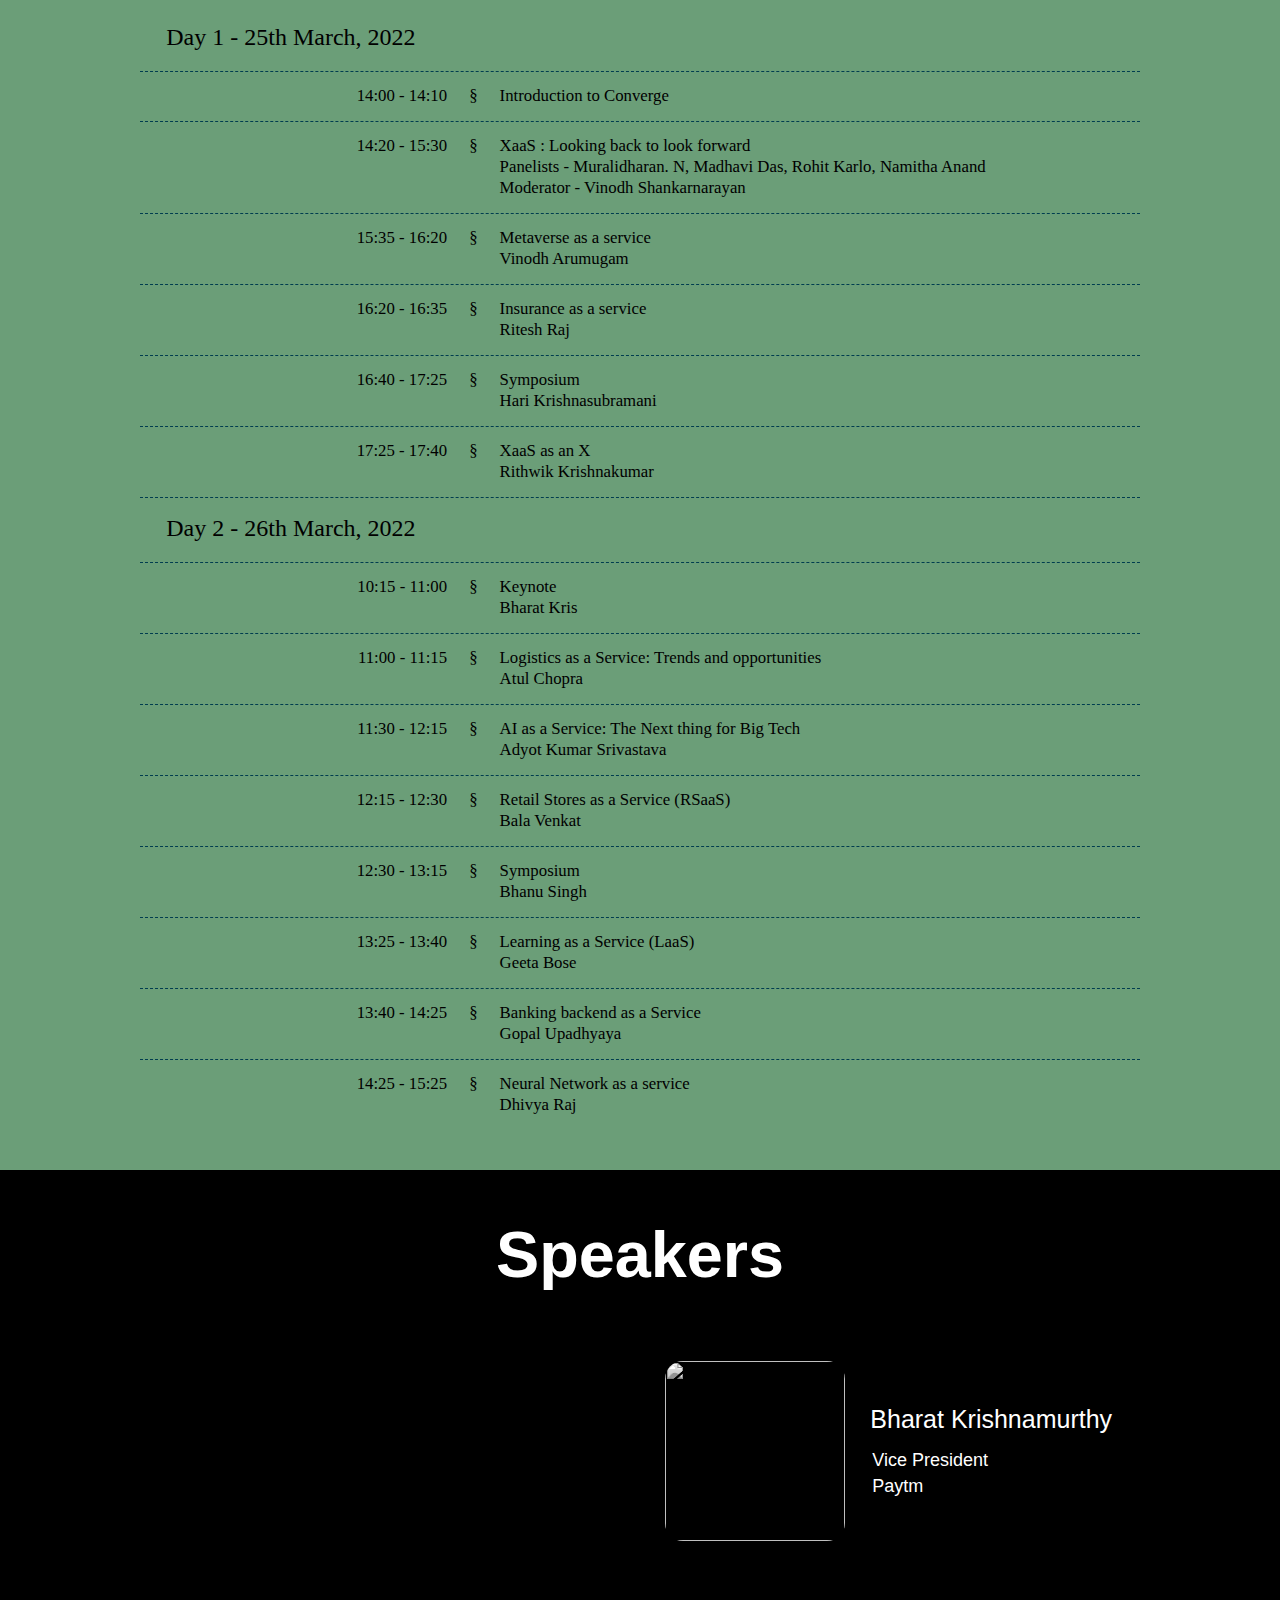
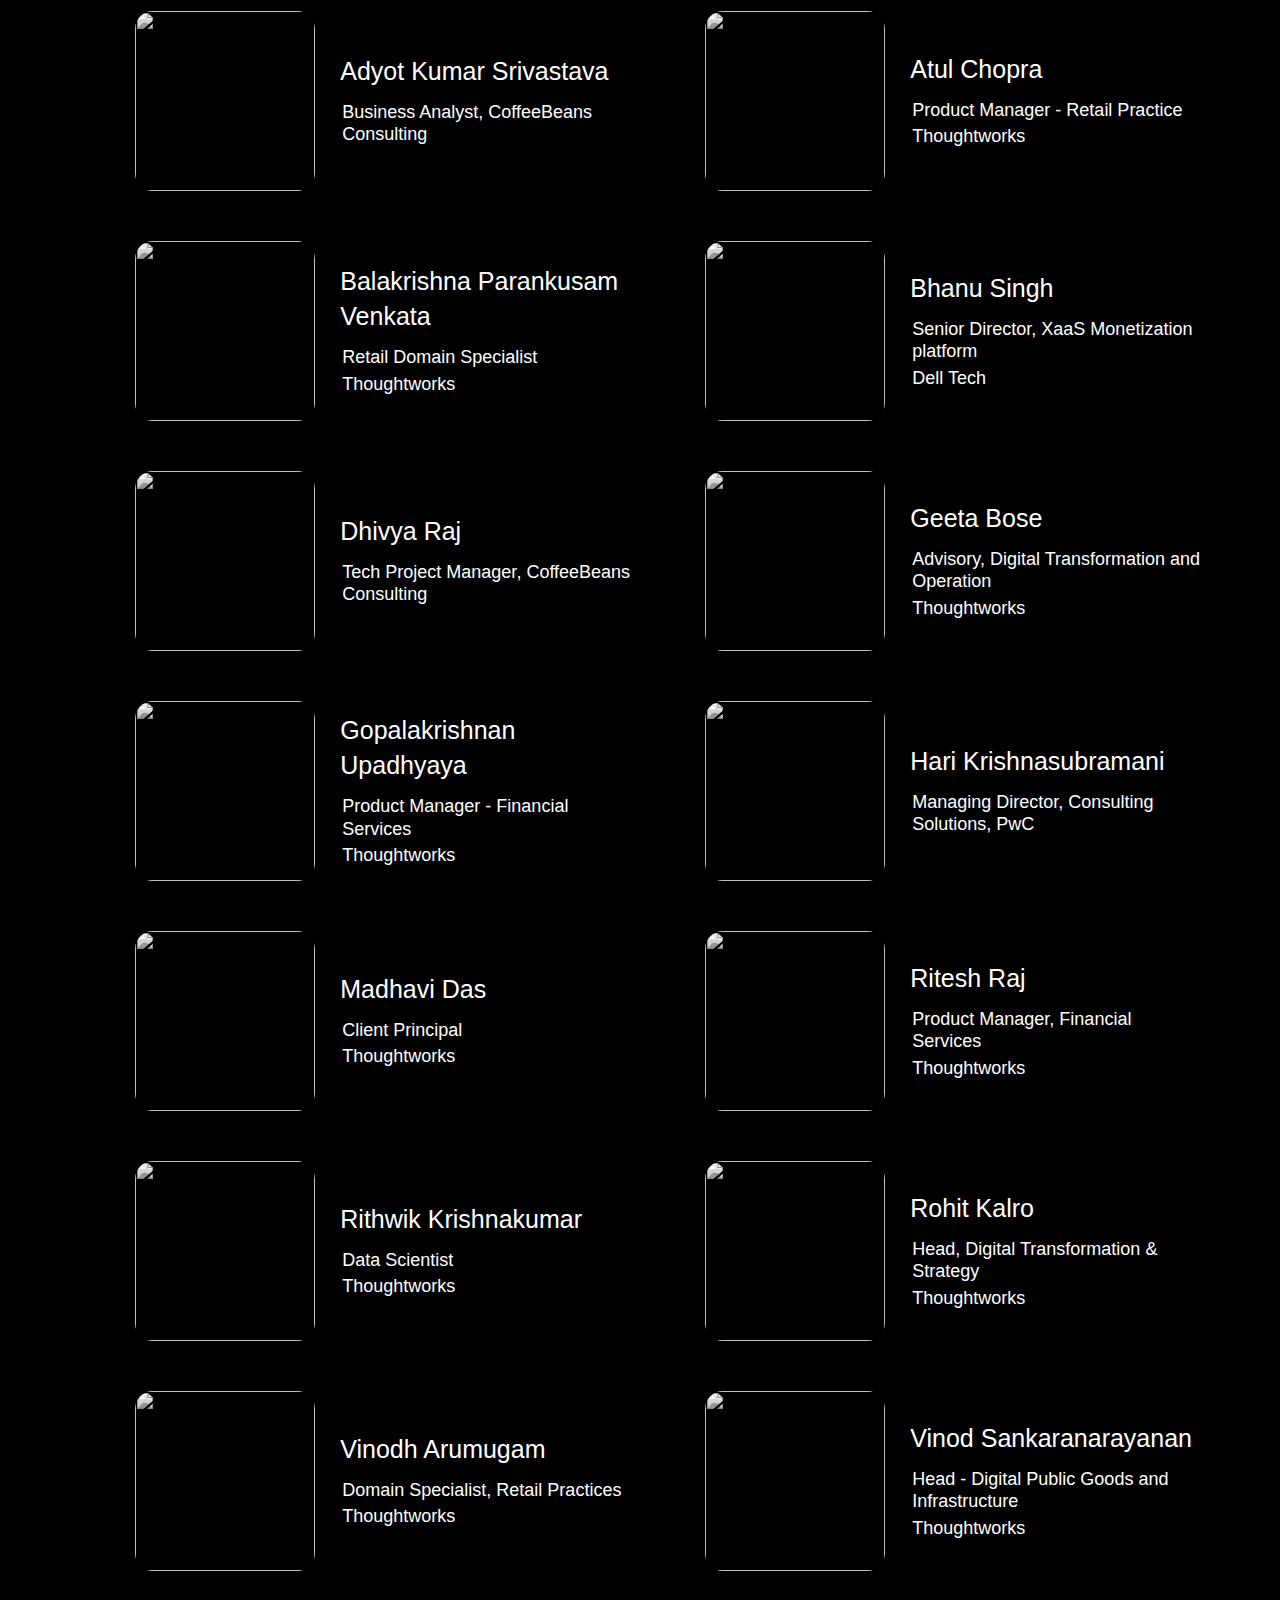
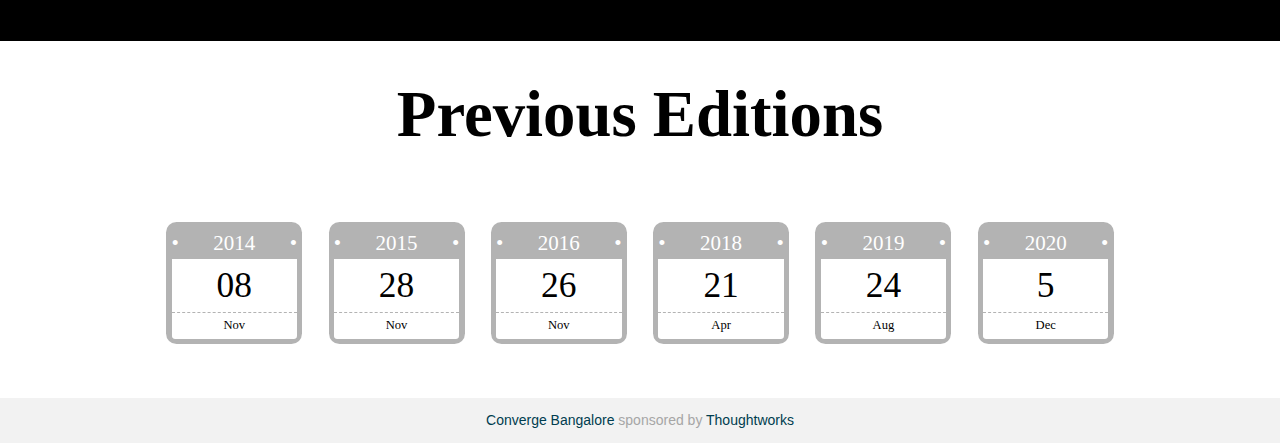
==== commit 89f63fa9: "[Rikkashini/Twinkle]Updated aligment for speaker section for 2022 edition page" ====
--- a/mar2022.html
+++ b/mar2022.html
@@ -25,7 +25,6 @@
     <!--[if IE 7]>
     <link rel="stylesheet" href="css/icons/fontello-ie7.css"/>
     <![endif] -->
-
     <script src="js/custom.modernizr.js"></script>
 </head>
 <body>
@@ -42,7 +41,7 @@
                 <img src="./img/tw-logo-2022.png" alt="Thoughtworks" align="center"/>
             </a>
             <h1>Converge 2022, Bengaluru</h1>
-            <p style="opacity:0.8;font-size:0.90em">Converge aims to bring together ideators, designers, analysts,
+            <p>Converge aims to bring together ideators, designers, analysts,
                 solution providers, and technologists to connect, collaborate and learn from each other.</p>
         </div>
     </div>
@@ -320,56 +319,126 @@
     </div>
 </section>
 
-<section id="speaker_list" class="speakerList" style="min-height: 50%; text-align: center">
-    <h5 style="padding: 10%; color: #47A1AD">Speaker details will be added soon!</h5>
+<!--<section id="speaker_list" class="speakerList" style="min-height: 50%; text-align: center">-->
+<!--    <h5 style="padding: 10%; color: #47A1AD">Speaker details will be added soon!</h5>-->
+<!--</section>-->
+
+<!--<section id="speaker_list" class="speakerList" >-->
+
+
+
+<section id="speaker_list" class="speakerList" >
+        <div class="header">
+            <h2>Speakers</h2>
+        </div>
+        <div class="speakers-list-item speakers-list-item-initial">
+            <img src="./img/2022/bharatKrishnamurthy.jpg" />
+            <div class="speakers-list-description">
+                <h6>Bharat Krishnamurthy</h6>
+                <p>Vice President</p>
+                <p>Paytm</p>
+            </div>
+        </div>
+
+        <div class="speakers-list">
+            <div class="speakers-list-item">
+                <img src="./img/2022/adyotKumarSrivastava.jpg" />
+                <div class="speakers-list-description">
+                    <h6>Adyot Kumar Srivastava</h6>
+                    <p>Business Analyst, CoffeeBeans Consulting</p>
+                </div>
+            </div>
+            <div class="speakers-list-item"><img src="./img/2022/atulChopra.jpg" />
+                <div class="speakers-list-description">
+                    <h6>Atul Chopra</h6>
+                    <p>Product Manager - Retail Practice</p>
+                    <p>Thoughtworks</p>
+                </div>
+            </div>
+            <div class="speakers-list-item"><img src="./img/2022/balakrishna.jpg" />
+                <div class="speakers-list-description">
+                    <h6>Balakrishna Parankusam Venkata</h6>
+                    <p>Retail Domain Specialist</p>
+                    <p>Thoughtworks</p>
+                </div>
+            </div>
+            <div class="speakers-list-item"><img src="./img/2022/bhanuSingh.jpg" />
+                <div class="speakers-list-description">
+                    <h6>Bhanu Singh</h6>
+                    <p>Senior Director, XaaS Monetization platform</p>
+                    <p>Dell Tech</p>
+                </div>
+            </div>
+            <div class="speakers-list-item"><img style="width:180px;" src="./img/2022/dhivyaRaj.jpg"/>
+                <div class="speakers-list-description">
+                    <h6>Dhivya Raj</h6>
+                    <p>Tech Project Manager, CoffeeBeans Consulting</p>
+                </div>
+            </div>
+            <div class="speakers-list-item"><img src="./img/2022/geetaBose.jpg" />
+                <div class="speakers-list-description">
+                    <h6>Geeta Bose</h6>
+                    <p>Advisory, Digital Transformation and Operation</p>
+                    <p>Thoughtworks</p>
+                </div>
+            </div>
+            <div class="speakers-list-item"><img src="./img/2022/gopalkrishnanUpadhyaya.jpg" />
+                <div class="speakers-list-description">
+                    <h6>Gopalakrishnan Upadhyaya</h6>
+                    <p>Product Manager - Financial Services</p>
+                    <p>Thoughtworks</p>
+                </div>
+            </div>
+            <div class="speakers-list-item"><img src="./img/2022/hari.jpg" />
+                <div class="speakers-list-description">
+                    <h6>Hari Krishnasubramani</h6>
+                    <p>Managing Director, Consulting Solutions, PwC</p>
+                </div>
+            </div>
+            <div class="speakers-list-item"><img src="./img/2022/madhaviDas.jpg" />
+                <div class="speakers-list-description">
+                    <h6>Madhavi Das</h6>
+                    <p>Client Principal</p>
+                    <p>Thoughtworks</p>
+                </div>
+            </div>
+            <div class="speakers-list-item"><img src="./img/2022/ritesh.jpg" />
+                <div class="speakers-list-description">
+                    <h6>Ritesh Raj</h6>
+                    <p>Product Manager, Financial Services</p>
+                    <p>Thoughtworks</p>
+                </div>
+            </div>
+            <div class="speakers-list-item"><img src="./img/2022/rithwik.jpg" />
+                <div class="speakers-list-description">
+                    <h6>Rithwik Krishnakumar</h6>
+                    <p>Data Scientist</p>
+                    <p>Thoughtworks</p>
+                </div>
+            </div>
+            <div class="speakers-list-item"><img src="./img/2022/rohitKalro.jpg" />
+                <div class="speakers-list-description">
+                    <h6>Rohit Kalro</h6>
+                    <p>Head, Digital Transformation & Strategy</p>
+                    <p>Thoughtworks</p>
+                </div>
+            </div>
+            <div class="speakers-list-item"><img src="./img/2022/vinodhArumugam.jpg" />
+                <div class="speakers-list-description">
+                    <h6>Vinodh Arumugam</h6>
+                    <p>Domain Specialist, Retail Practices</p>
+                    <p>Thoughtworks</p>
+                </div>
+            </div>
+            <div class="speakers-list-item"><img src="./img/2022/vinodSankaranarayanan.jpg" />
+                <div class="speakers-list-description">
+                    <h6>Vinod Sankaranarayanan</h6>
+                    <p>Head - Digital Public Goods and Infrastructure</p>
+                    <p>Thoughtworks</p>
+                </div>
+            </div>
+        </div>
 </section>
-
-<!--<section id="speaker_list" class="speakerList" >
-    <div class="header">
-        <h2>Speakers</h2>
-    </div>
-    <h5>Coming soon</h5>
-     <div class="speakers-list-item speakers-list-item-initial">
-        <img src="./img/2020/kiran.jpg" />
-         <div class="speakers-list-description">
-            <h6>Kiran Anandampillai</h6>
-            <p>Advisor Technology NDHM</p>
-        </div>
-    </div>
-       <div class="speakers-list-item"><img src="./img/2020/kavitha.jpg" />
-           <div class="speakers-list-description">
-               <h6>Kavitha Thyagarajan</h6>
-               <p>Design lead - Digital Platform</p>
-                <p>Thoughtworks</p>
-
-           </div>
-       </div>
-   </div>-->
-</section>
-
-<!--<section id="speaker_list" class="speakerList" >
-    <div class="header">
-        <h2>Speakers</h2>
-    </div>
-    <h5>Coming soon</h5>
-     <div class="speakers-list-item speakers-list-item-initial">
-        <img src="./img/2020/kiran.jpg" />
-         <div class="speakers-list-description">
-            <h6>Kiran Anandampillai</h6>
-            <p>Advisor Technology NDHM</p>
-        </div>
-    </div>
-       <div class="speakers-list-item"><img src="./img/2020/kavitha.jpg" />
-           <div class="speakers-list-description">
-               <h6>Kavitha Thyagarajan</h6>
-               <p>Design lead - Digital Platform</p>
-                <p>Thoughtworks</p>
-
-           </div>
-       </div>
-   </div>-->
-</section>
-
 
 <header id="header" class="feature">
     <div class="fixed">
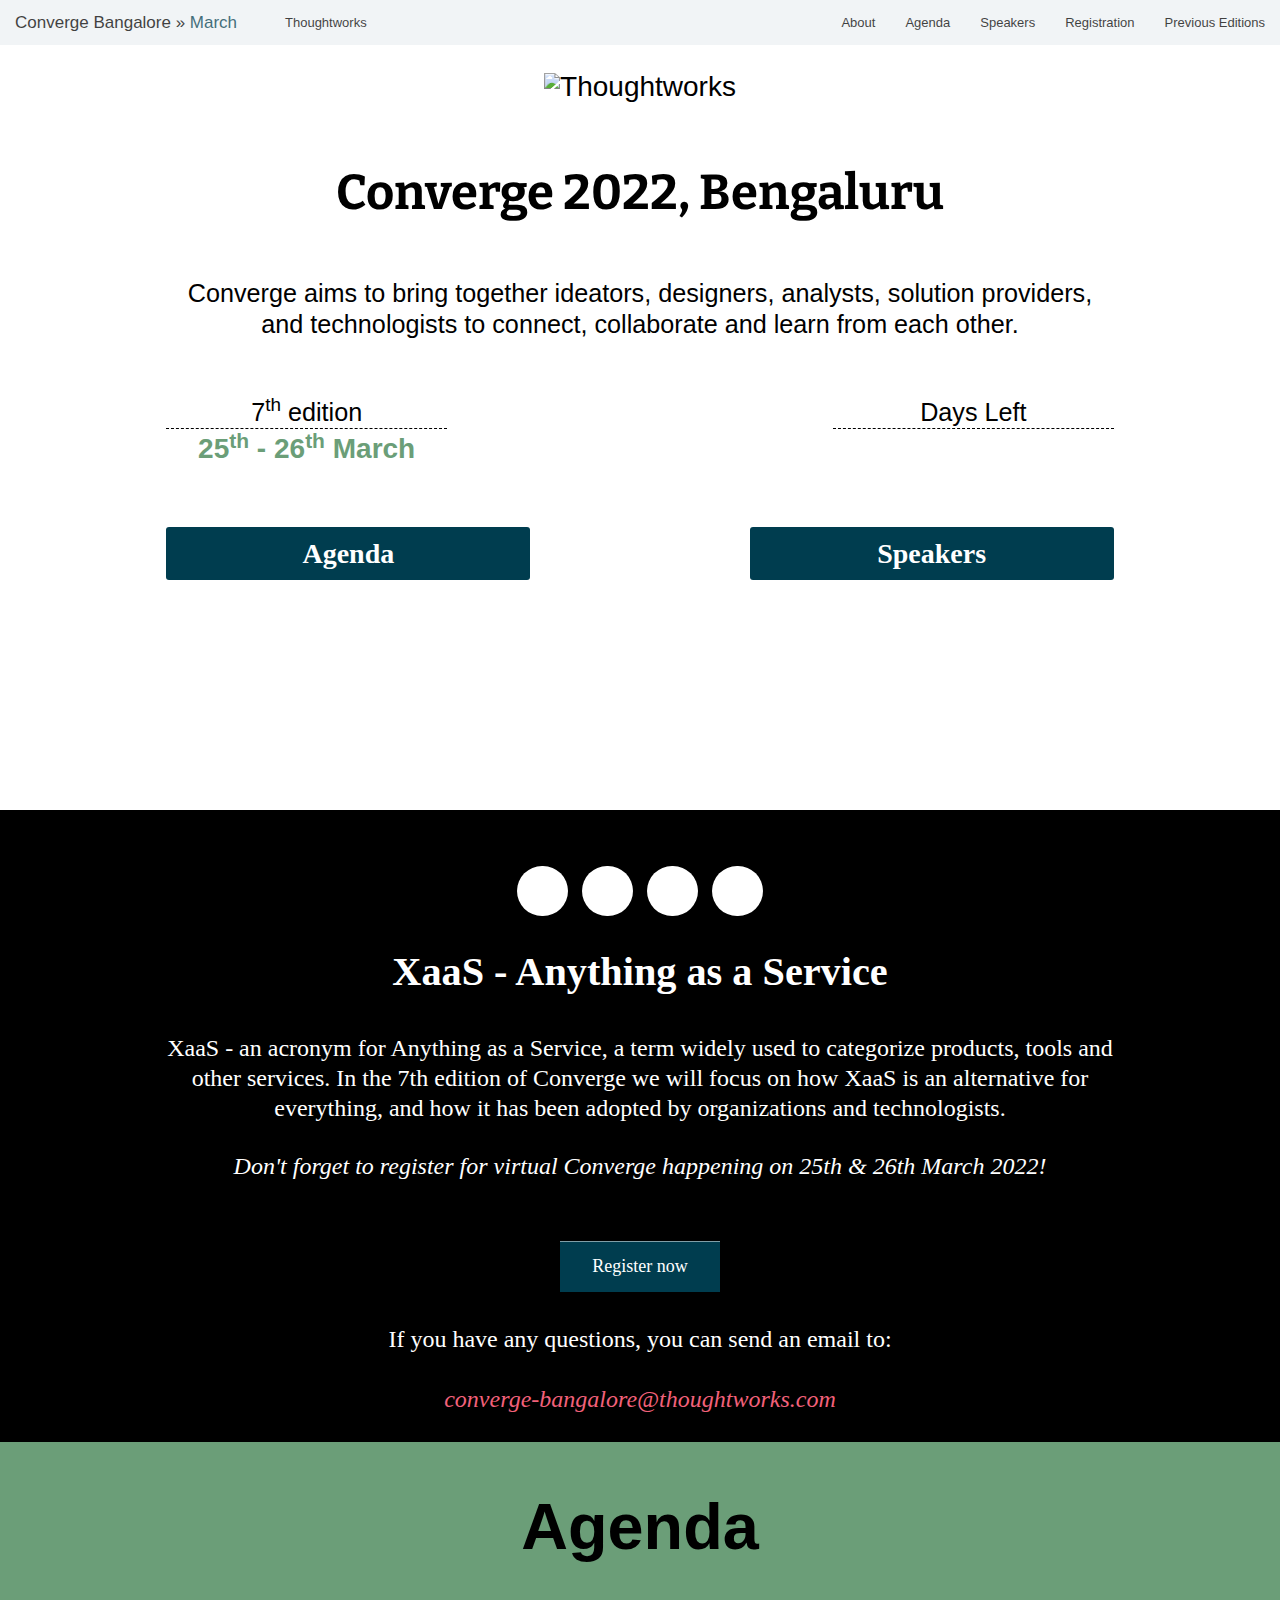
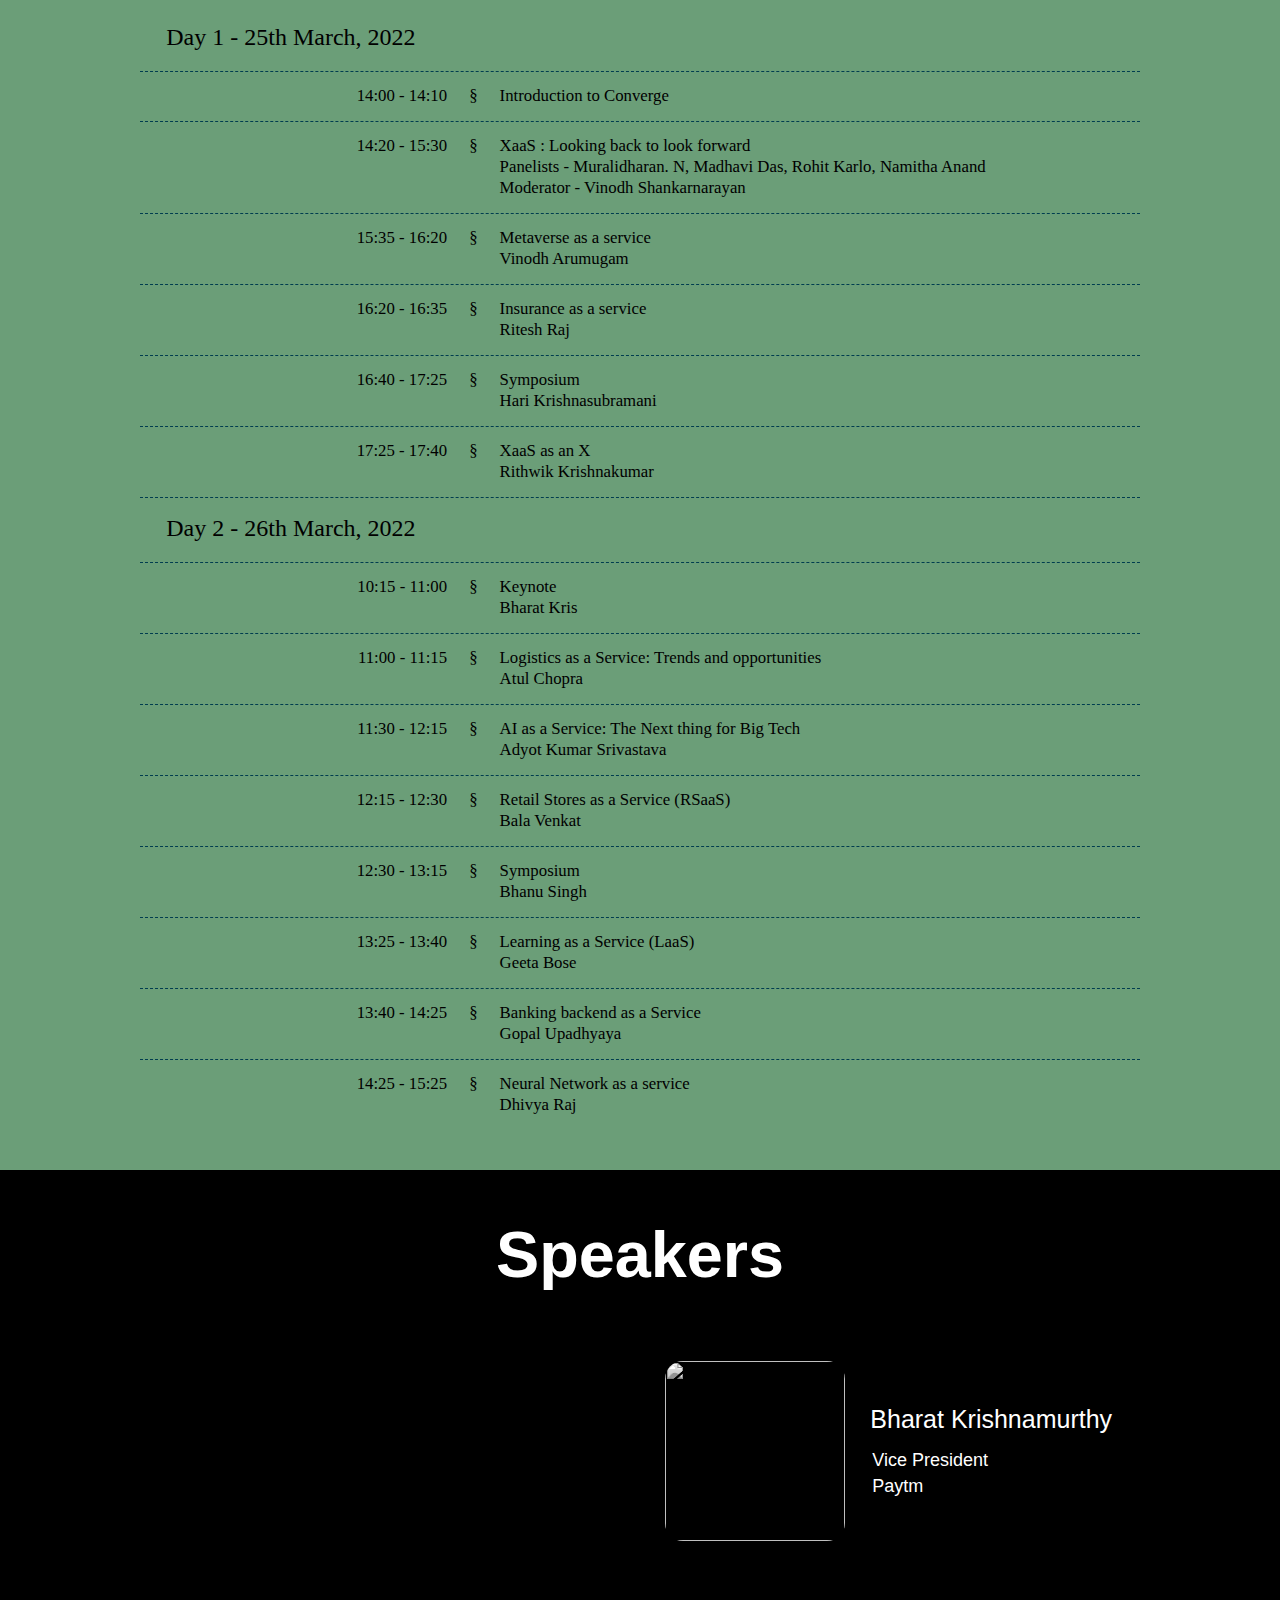
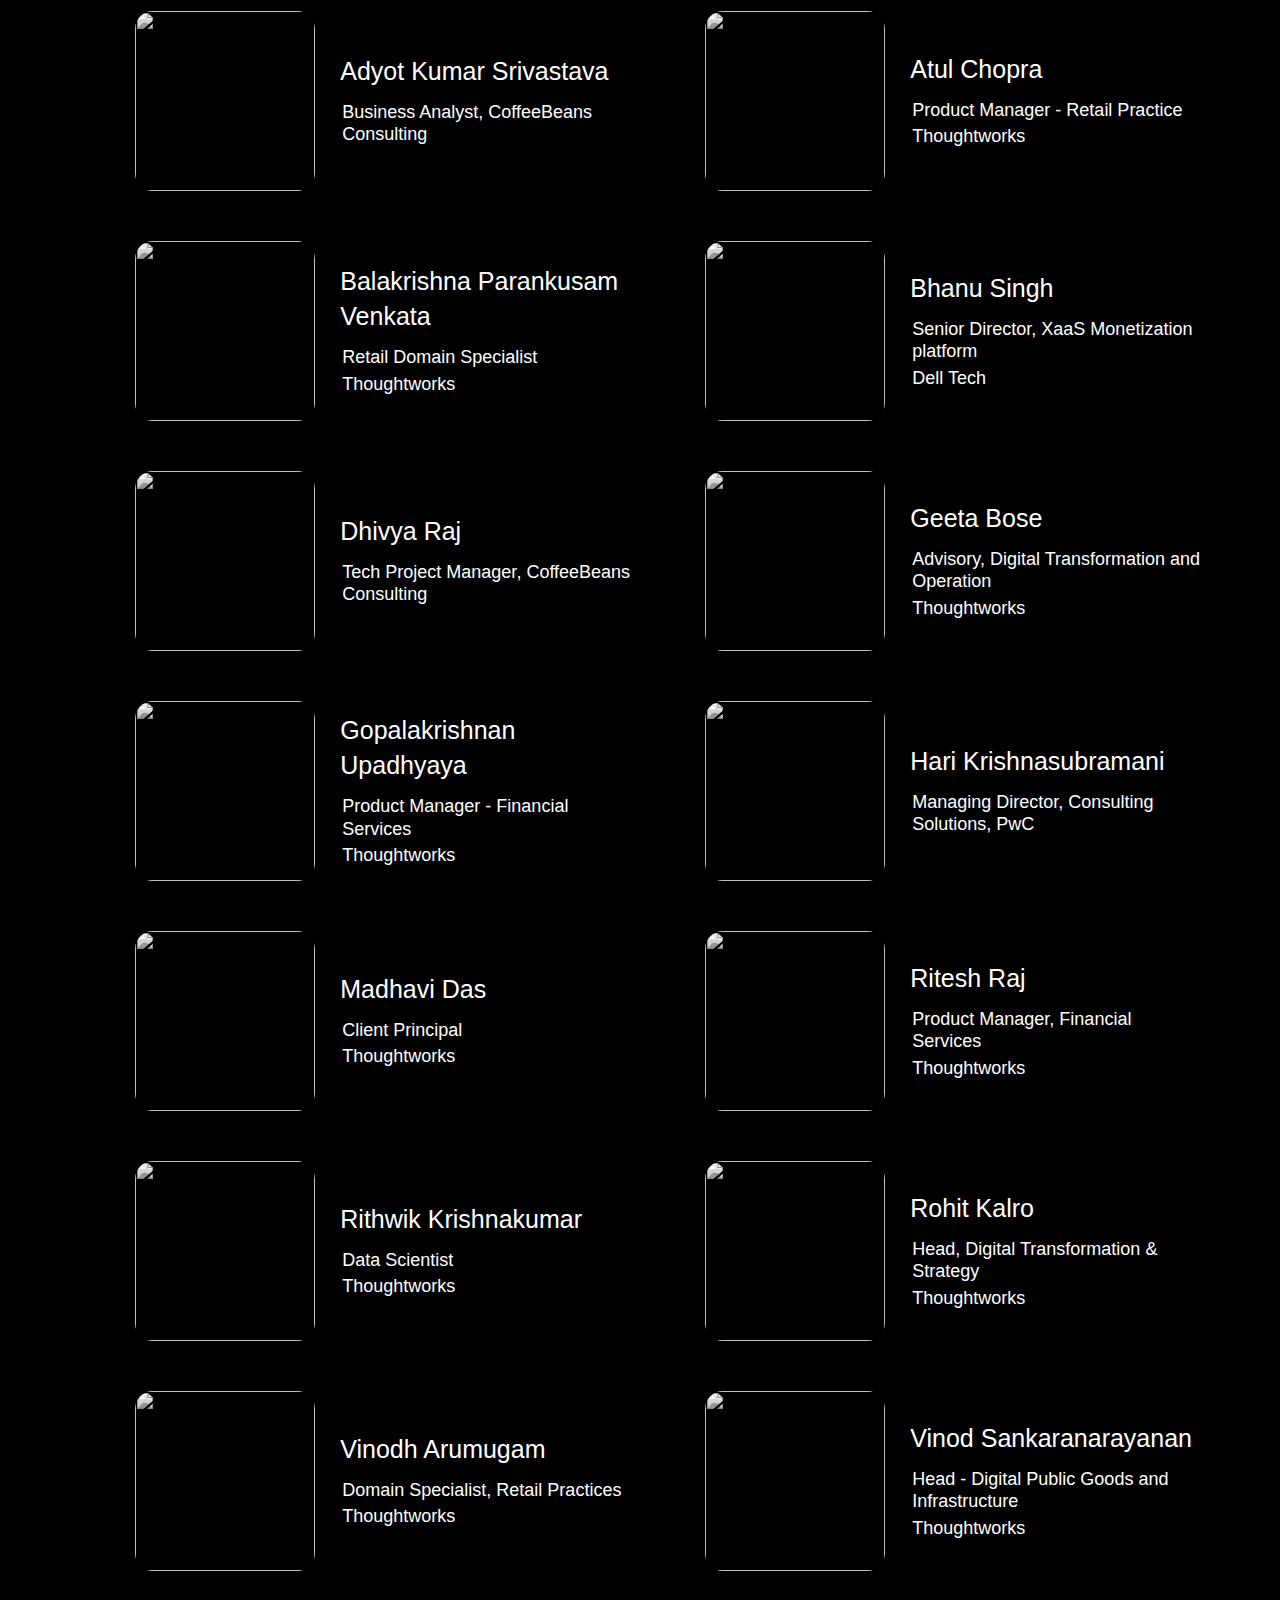
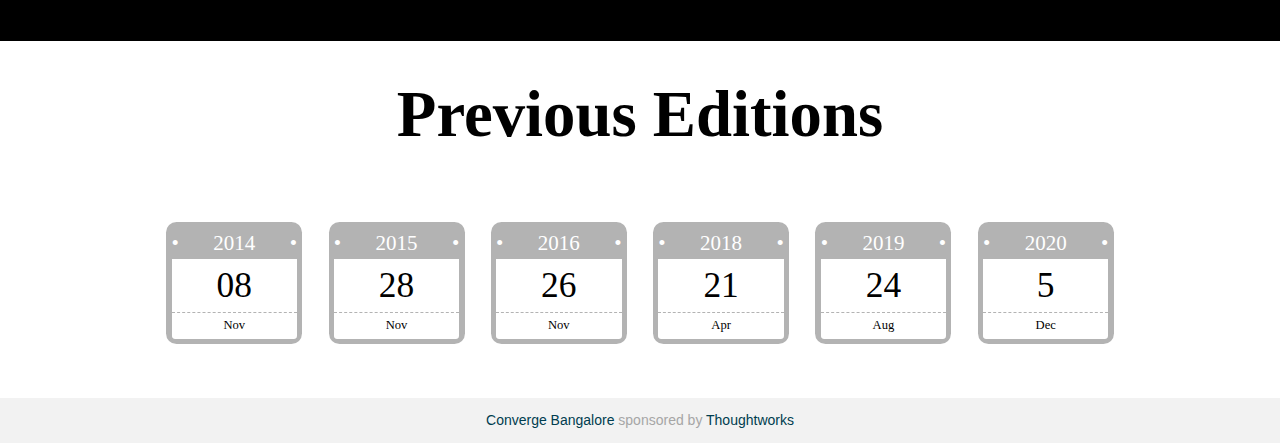
==== commit 0eb6f312: "[Rikkashini]Updated march2022.html to be consistent with index.html" ====
--- a/mar2022.html
+++ b/mar2022.html
@@ -99,8 +99,7 @@
             it has been adopted by organizations and technologists.
         </p>
         <br>
-<!--        todo remove inline styling, font-dolor consistency black-->
-        <p class="register" style="color: #F2617A;"><i>Don't forget to register for virtual Converge happening on 25th & 26th March 2022!</i></p>
+        <p class="register" ><i>Don't forget to register for virtual Converge happening on 25th & 26th March 2022!</i></p>
         <br><br>
         <div>
             <a href="https://docs.google.com/forms/d/e/1FAIpQLSdL641Tp3m40NAzVTIPxz9kiipIn4rhzieCZ3TDOl7j-T7hRQ/viewform?usp=sf_link"
@@ -195,17 +194,17 @@
                 <p>Symposium <br> Hari Krishnasubramani </p>
             </div>
         </div><div class="row">
-            <div class="large-4 columns time" id="agenda-8"
-                 data-bottom="transform:rotateX(90deg) scale(0);opacity:0"
-                 data--200-bottom="transform:rotateX(0) scale(1);opacity:1">
-                <p>17:25 - 17:40</p>
-            </div>
-            <div class="large-8 columns summary" data-anchor-target="#agenda-8"
-                 data-bottom="transform:rotateX(90deg) scale(0);opacity:0"
-                 data--200-bottom="transform:rotateX(0) scale(1);opacity:1">
-                <p>XaaS as an X <br> Rithwik Krishnakumar </p>
-            </div>
-        </div>
+        <div class="large-4 columns time" id="agenda-8"
+             data-bottom="transform:rotateX(90deg) scale(0);opacity:0"
+             data--200-bottom="transform:rotateX(0) scale(1);opacity:1">
+            <p>17:25 - 17:40</p>
+        </div>
+        <div class="large-8 columns summary" data-anchor-target="#agenda-8"
+             data-bottom="transform:rotateX(90deg) scale(0);opacity:0"
+             data--200-bottom="transform:rotateX(0) scale(1);opacity:1">
+            <p>XaaS as an X <br> Rithwik Krishnakumar </p>
+        </div>
+    </div>
         <div class="row">
             <div class="large-8 columns summary" data-anchor-target="#agenda-10"
                  data-bottom="transform:rotateX(90deg) scale(0);opacity:0"
@@ -328,9 +327,10 @@
 
 
 <section id="speaker_list" class="speakerList" >
-        <div class="header">
-            <h2>Speakers</h2>
-        </div>
+    <div class="header">
+        <h2>Speakers</h2>
+    </div>
+    <div class="speakers-list-item-initial-container">
         <div class="speakers-list-item speakers-list-item-initial">
             <img src="./img/2022/bharatKrishnamurthy.jpg" />
             <div class="speakers-list-description">
@@ -339,105 +339,106 @@
                 <p>Paytm</p>
             </div>
         </div>
-
-        <div class="speakers-list">
-            <div class="speakers-list-item">
-                <img src="./img/2022/adyotKumarSrivastava.jpg" />
-                <div class="speakers-list-description">
-                    <h6>Adyot Kumar Srivastava</h6>
-                    <p>Business Analyst, CoffeeBeans Consulting</p>
-                </div>
-            </div>
-            <div class="speakers-list-item"><img src="./img/2022/atulChopra.jpg" />
-                <div class="speakers-list-description">
-                    <h6>Atul Chopra</h6>
-                    <p>Product Manager - Retail Practice</p>
-                    <p>Thoughtworks</p>
-                </div>
-            </div>
-            <div class="speakers-list-item"><img src="./img/2022/balakrishna.jpg" />
-                <div class="speakers-list-description">
-                    <h6>Balakrishna Parankusam Venkata</h6>
-                    <p>Retail Domain Specialist</p>
-                    <p>Thoughtworks</p>
-                </div>
-            </div>
-            <div class="speakers-list-item"><img src="./img/2022/bhanuSingh.jpg" />
-                <div class="speakers-list-description">
-                    <h6>Bhanu Singh</h6>
-                    <p>Senior Director, XaaS Monetization platform</p>
-                    <p>Dell Tech</p>
-                </div>
-            </div>
-            <div class="speakers-list-item"><img style="width:180px;" src="./img/2022/dhivyaRaj.jpg"/>
-                <div class="speakers-list-description">
-                    <h6>Dhivya Raj</h6>
-                    <p>Tech Project Manager, CoffeeBeans Consulting</p>
-                </div>
-            </div>
-            <div class="speakers-list-item"><img src="./img/2022/geetaBose.jpg" />
-                <div class="speakers-list-description">
-                    <h6>Geeta Bose</h6>
-                    <p>Advisory, Digital Transformation and Operation</p>
-                    <p>Thoughtworks</p>
-                </div>
-            </div>
-            <div class="speakers-list-item"><img src="./img/2022/gopalkrishnanUpadhyaya.jpg" />
-                <div class="speakers-list-description">
-                    <h6>Gopalakrishnan Upadhyaya</h6>
-                    <p>Product Manager - Financial Services</p>
-                    <p>Thoughtworks</p>
-                </div>
-            </div>
-            <div class="speakers-list-item"><img src="./img/2022/hari.jpg" />
-                <div class="speakers-list-description">
-                    <h6>Hari Krishnasubramani</h6>
-                    <p>Managing Director, Consulting Solutions, PwC</p>
-                </div>
-            </div>
-            <div class="speakers-list-item"><img src="./img/2022/madhaviDas.jpg" />
-                <div class="speakers-list-description">
-                    <h6>Madhavi Das</h6>
-                    <p>Client Principal</p>
-                    <p>Thoughtworks</p>
-                </div>
-            </div>
-            <div class="speakers-list-item"><img src="./img/2022/ritesh.jpg" />
-                <div class="speakers-list-description">
-                    <h6>Ritesh Raj</h6>
-                    <p>Product Manager, Financial Services</p>
-                    <p>Thoughtworks</p>
-                </div>
-            </div>
-            <div class="speakers-list-item"><img src="./img/2022/rithwik.jpg" />
-                <div class="speakers-list-description">
-                    <h6>Rithwik Krishnakumar</h6>
-                    <p>Data Scientist</p>
-                    <p>Thoughtworks</p>
-                </div>
-            </div>
-            <div class="speakers-list-item"><img src="./img/2022/rohitKalro.jpg" />
-                <div class="speakers-list-description">
-                    <h6>Rohit Kalro</h6>
-                    <p>Head, Digital Transformation & Strategy</p>
-                    <p>Thoughtworks</p>
-                </div>
-            </div>
-            <div class="speakers-list-item"><img src="./img/2022/vinodhArumugam.jpg" />
-                <div class="speakers-list-description">
-                    <h6>Vinodh Arumugam</h6>
-                    <p>Domain Specialist, Retail Practices</p>
-                    <p>Thoughtworks</p>
-                </div>
-            </div>
-            <div class="speakers-list-item"><img src="./img/2022/vinodSankaranarayanan.jpg" />
-                <div class="speakers-list-description">
-                    <h6>Vinod Sankaranarayanan</h6>
-                    <p>Head - Digital Public Goods and Infrastructure</p>
-                    <p>Thoughtworks</p>
-                </div>
-            </div>
-        </div>
+    </div>
+
+    <div class="speakers-list">
+        <div class="speakers-list-item">
+            <img src="./img/2022/adyotKumarSrivastava.jpg" />
+            <div class="speakers-list-description">
+                <h6>Adyot Kumar Srivastava</h6>
+                <p>Business Analyst, CoffeeBeans Consulting</p>
+            </div>
+        </div>
+        <div class="speakers-list-item"><img src="./img/2022/atulChopra.jpg" />
+            <div class="speakers-list-description">
+                <h6>Atul Chopra</h6>
+                <p>Product Manager - Retail Practice</p>
+                <p>Thoughtworks</p>
+            </div>
+        </div>
+        <div class="speakers-list-item"><img src="./img/2022/balakrishna.jpg" />
+            <div class="speakers-list-description">
+                <h6>Balakrishna Parankusam Venkata</h6>
+                <p>Retail Domain Specialist</p>
+                <p>Thoughtworks</p>
+            </div>
+        </div>
+        <div class="speakers-list-item"><img src="./img/2022/bhanuSingh.jpg" />
+            <div class="speakers-list-description">
+                <h6>Bhanu Singh</h6>
+                <p>Senior Director, XaaS Monetization platform</p>
+                <p>Dell Tech</p>
+            </div>
+        </div>
+        <div class="speakers-list-item"><img style="width:180px;" src="./img/2022/dhivyaRaj.jpg"/>
+            <div class="speakers-list-description">
+                <h6>Dhivya Raj</h6>
+                <p>Tech Project Manager, CoffeeBeans Consulting</p>
+            </div>
+        </div>
+        <div class="speakers-list-item"><img src="./img/2022/geetaBose.jpg" />
+            <div class="speakers-list-description">
+                <h6>Geeta Bose</h6>
+                <p>Advisory, Digital Transformation and Operation</p>
+                <p>Thoughtworks</p>
+            </div>
+        </div>
+        <div class="speakers-list-item"><img src="./img/2022/gopalkrishnanUpadhyaya.jpg" />
+            <div class="speakers-list-description">
+                <h6>Gopalakrishnan Upadhyaya</h6>
+                <p>Product Manager - Financial Services</p>
+                <p>Thoughtworks</p>
+            </div>
+        </div>
+        <div class="speakers-list-item"><img src="./img/2022/hari.jpg" />
+            <div class="speakers-list-description">
+                <h6>Hari Krishnasubramani</h6>
+                <p>Managing Director, Consulting Solutions, PwC</p>
+            </div>
+        </div>
+        <div class="speakers-list-item"><img src="./img/2022/madhaviDas.jpg" />
+            <div class="speakers-list-description">
+                <h6>Madhavi Das</h6>
+                <p>Client Principal</p>
+                <p>Thoughtworks</p>
+            </div>
+        </div>
+        <div class="speakers-list-item"><img src="./img/2022/ritesh.jpg" />
+            <div class="speakers-list-description">
+                <h6>Ritesh Raj</h6>
+                <p>Product Manager, Financial Services</p>
+                <p>Thoughtworks</p>
+            </div>
+        </div>
+        <div class="speakers-list-item"><img src="./img/2022/rithwik.jpg" />
+            <div class="speakers-list-description">
+                <h6>Rithwik Krishnakumar</h6>
+                <p>Data Scientist</p>
+                <p>Thoughtworks</p>
+            </div>
+        </div>
+        <div class="speakers-list-item"><img src="./img/2022/rohitKalro.jpg" />
+            <div class="speakers-list-description">
+                <h6>Rohit Kalro</h6>
+                <p>Head, Digital Transformation & Strategy</p>
+                <p>Thoughtworks</p>
+            </div>
+        </div>
+        <div class="speakers-list-item"><img src="./img/2022/vinodhArumugam.jpg" />
+            <div class="speakers-list-description">
+                <h6>Vinodh Arumugam</h6>
+                <p>Domain Specialist, Retail Practices</p>
+                <p>Thoughtworks</p>
+            </div>
+        </div>
+        <div class="speakers-list-item"><img src="./img/2022/vinodSankaranarayanan.jpg" />
+            <div class="speakers-list-description">
+                <h6>Vinod Sankaranarayanan</h6>
+                <p>Head - Digital Public Goods and Infrastructure</p>
+                <p>Thoughtworks</p>
+            </div>
+        </div>
+    </div>
 </section>
 
 <header id="header" class="feature">
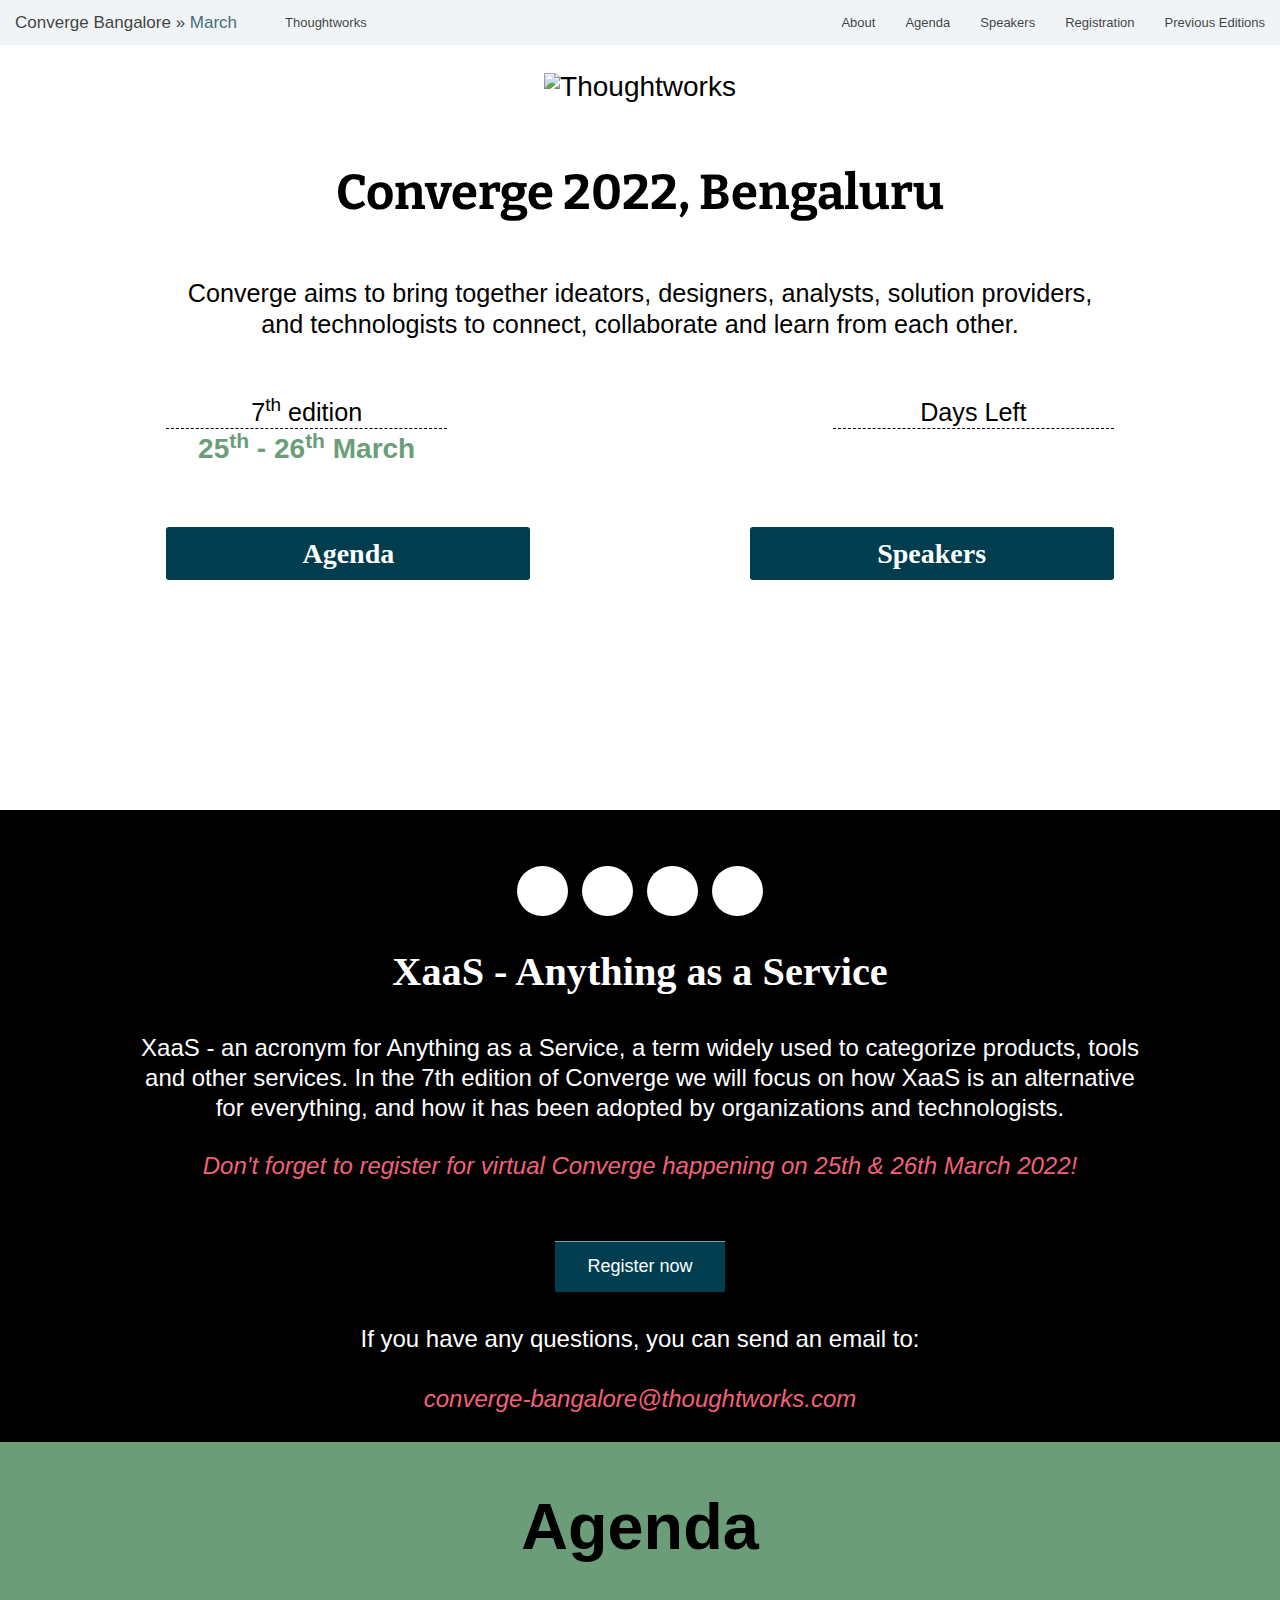
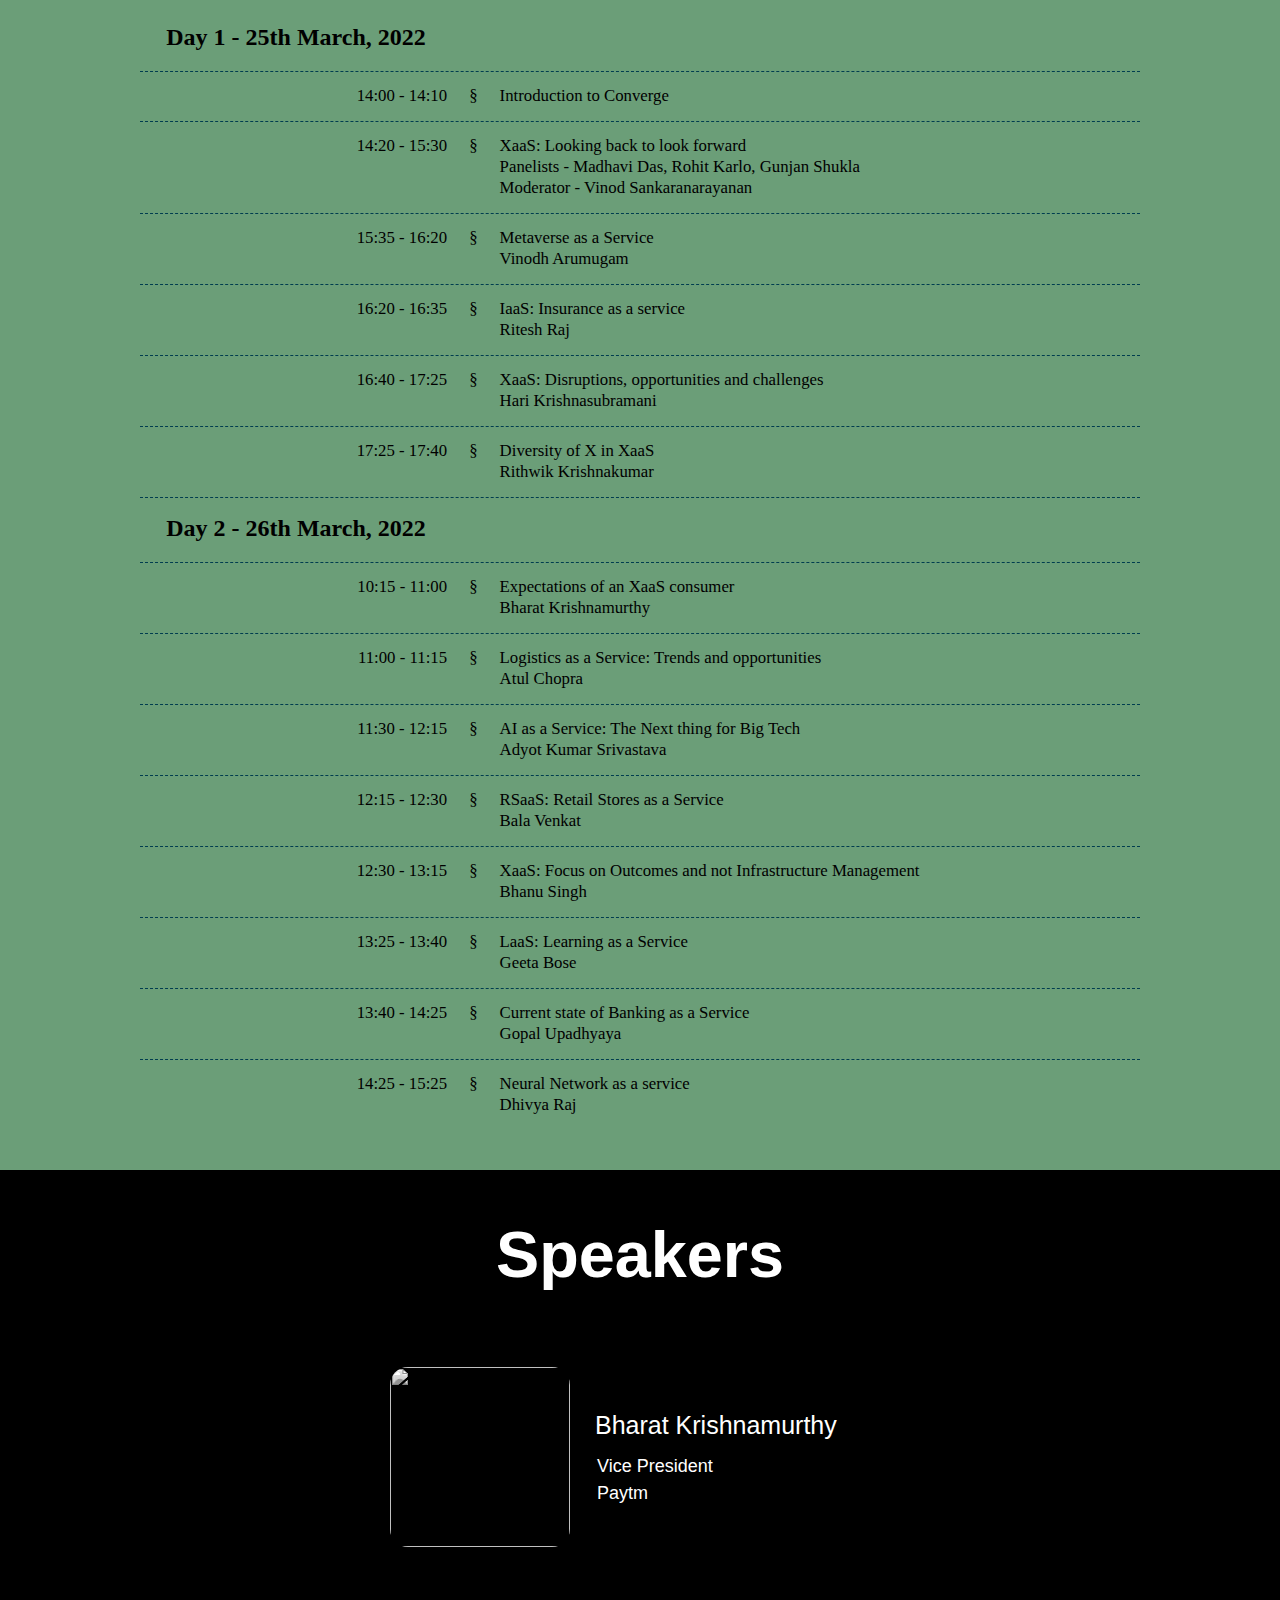
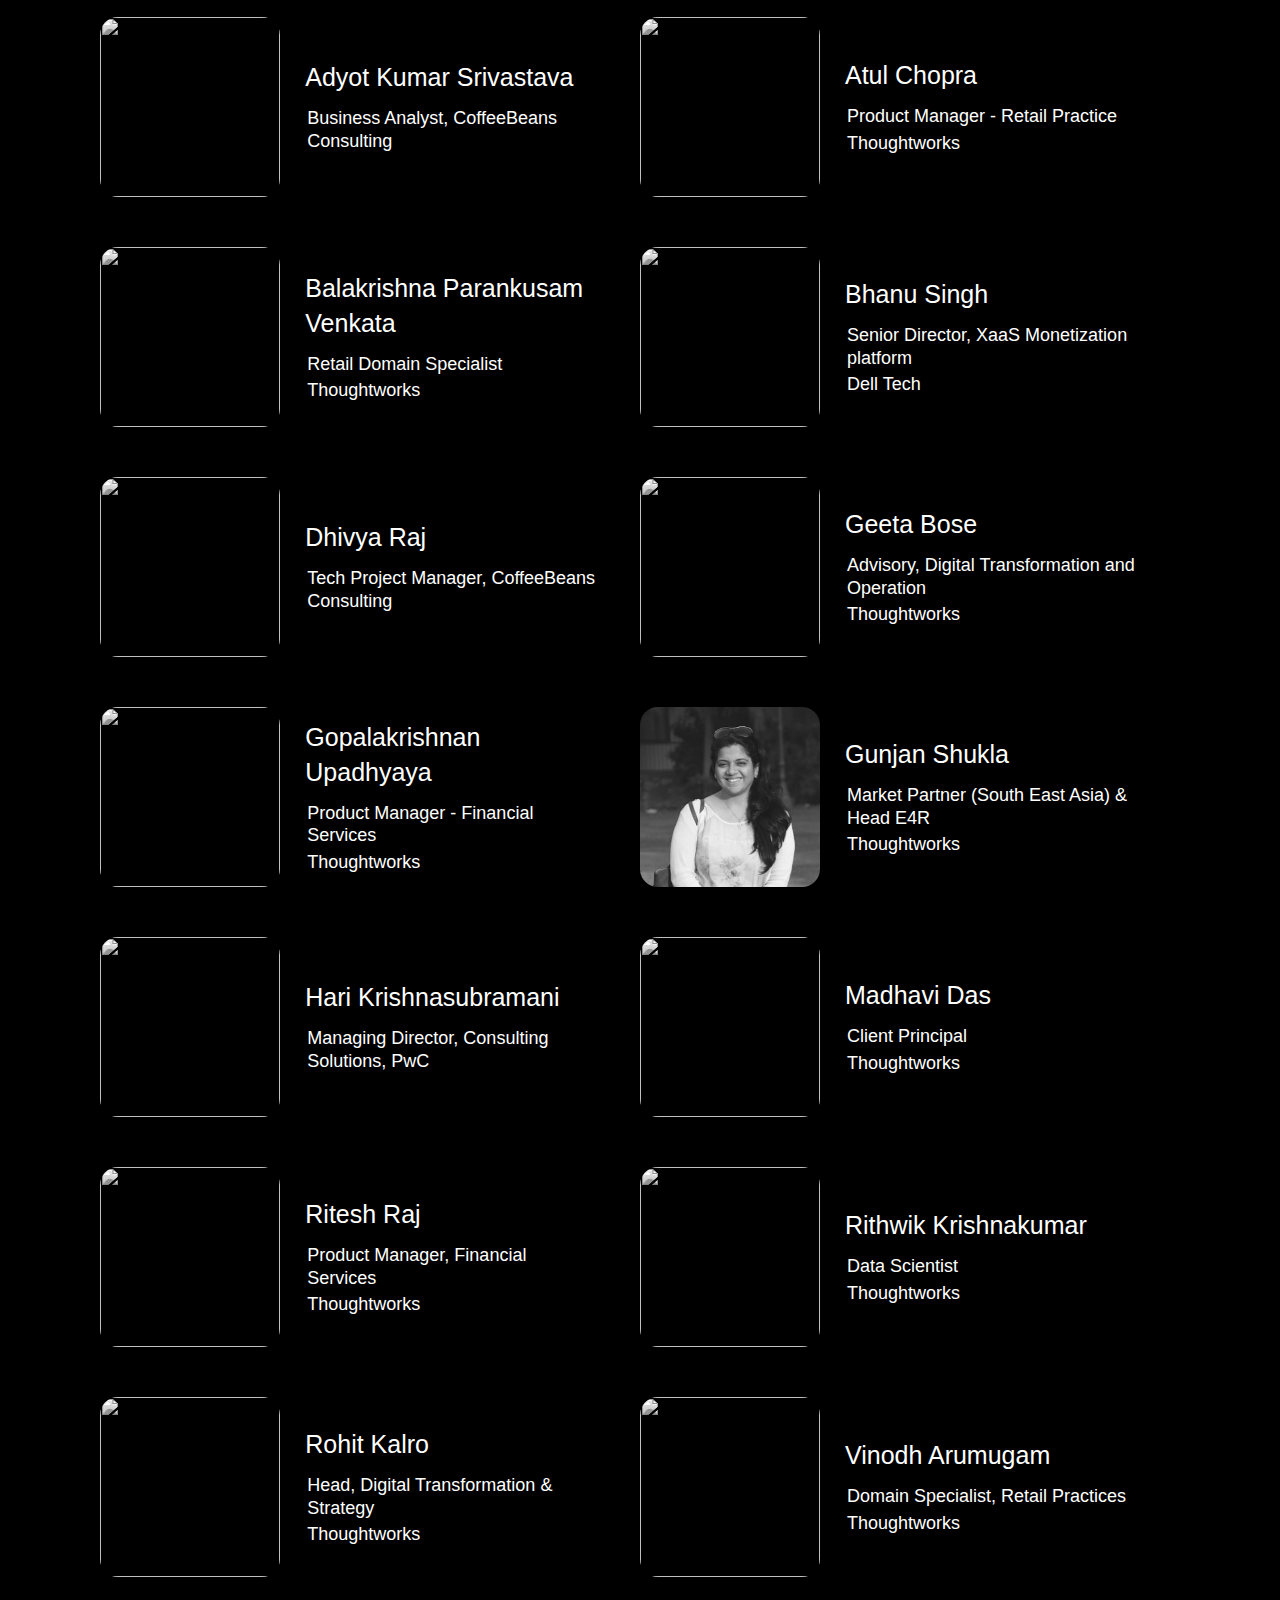
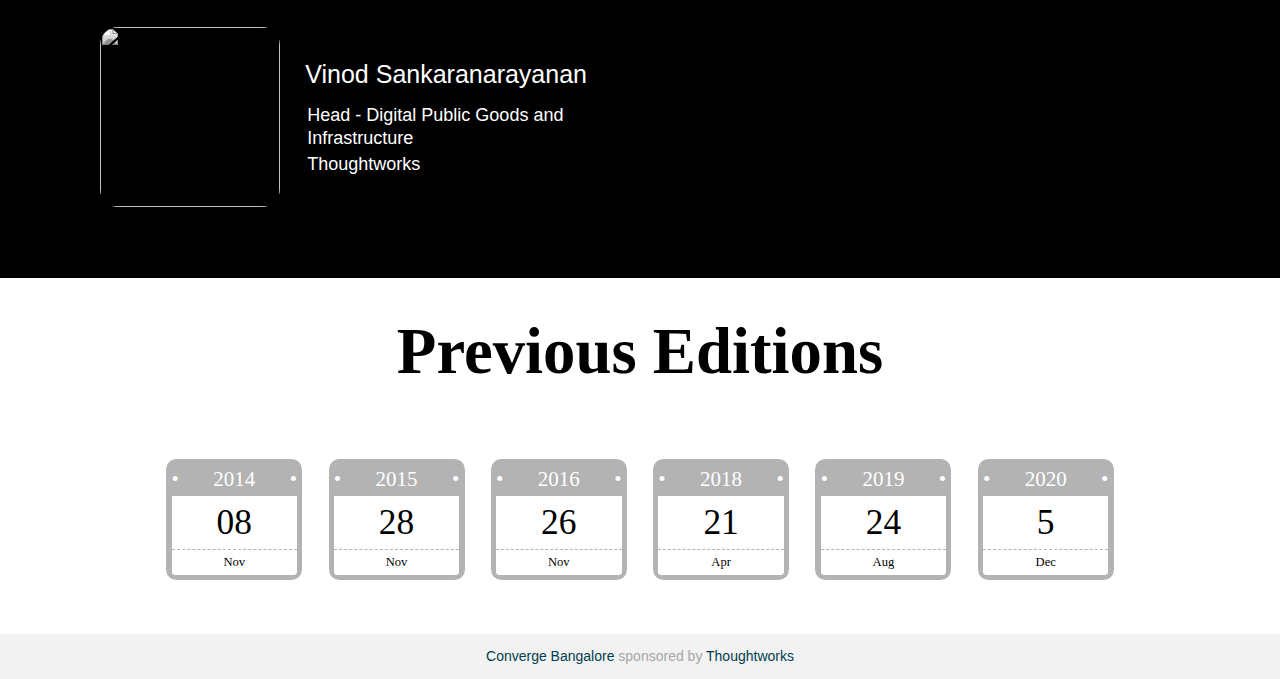
==== commit 481f191f: "[Twinkle/Rikkashini] Add new Speaker to the panelists list" ====
--- a/mar2022.html
+++ b/mar2022.html
@@ -153,9 +153,9 @@
             <div class="large-8 columns summary" data-anchor-target="#agenda-2"
                  data-bottom="transform:rotateX(90deg) scale(0);opacity:0"
                  data--200-bottom="transform:rotateX(0) scale(1);opacity:1">
-                <p>XaaS : Looking back to look forward<br> Panelists - Muralidharan. N, Madhavi Das,
-                    Rohit Karlo, Namitha Anand <br>
-                    Moderator - Vinodh Shankarnarayan </p>
+                <p>XaaS: Looking back to look forward<br> Panelists - Madhavi Das,
+                    Rohit Karlo, Gunjan Shukla<br>
+                    Moderator - Vinod Sankaranarayanan </p>
             </div>
         </div>
         <div class="row">
@@ -167,7 +167,7 @@
             <div class="large-8 columns summary" data-anchor-target="#agenda-4"
                  data-bottom="transform:rotateX(90deg) scale(0);opacity:0"
                  data--200-bottom="transform:rotateX(0) scale(1);opacity:1">
-                <p>Metaverse as a service <br> Vinodh Arumugam </p>
+                <p>Metaverse as a Service <br> Vinodh Arumugam </p>
             </div>
         </div>
         <div class="row">
@@ -179,7 +179,7 @@
             <div class="large-8 columns summary" data-anchor-target="#agenda-5"
                  data-bottom="transform:rotateX(90deg) scale(0);opacity:0"
                  data--200-bottom="transform:rotateX(0) scale(1);opacity:1">
-                <p>Insurance as a service <br> Ritesh Raj </p>
+                <p>IaaS: Insurance as a service <br> Ritesh Raj </p>
             </div>
         </div>
         <div class="row">
@@ -191,7 +191,7 @@
             <div class="large-8 columns summary" data-anchor-target="#agenda-7"
                  data-bottom="transform:rotateX(90deg) scale(0);opacity:0"
                  data--200-bottom="transform:rotateX(0) scale(1);opacity:1">
-                <p>Symposium <br> Hari Krishnasubramani </p>
+                <p>XaaS: Disruptions, opportunities and challenges <br> Hari Krishnasubramani </p>
             </div>
         </div><div class="row">
         <div class="large-4 columns time" id="agenda-8"
@@ -202,7 +202,7 @@
         <div class="large-8 columns summary" data-anchor-target="#agenda-8"
              data-bottom="transform:rotateX(90deg) scale(0);opacity:0"
              data--200-bottom="transform:rotateX(0) scale(1);opacity:1">
-            <p>XaaS as an X <br> Rithwik Krishnakumar </p>
+            <p>Diversity of X in XaaS<br> Rithwik Krishnakumar </p>
         </div>
     </div>
         <div class="row">
@@ -222,7 +222,7 @@
             <div class="large-8 columns summary" data-anchor-target="#agenda-11"
                  data-bottom="transform:rotateX(90deg) scale(0);opacity:0"
                  data--200-bottom="transform:rotateX(0) scale(1);opacity:1">
-                <p>Keynote <br> Bharat Kris </p>
+                <p>Expectations of an XaaS consumer<br> Bharat Krishnamurthy</p>
             </div>
         </div>
 
@@ -261,7 +261,7 @@
             <div class="large-8 columns summary" data-anchor-target="#agenda-15"
                  data-bottom="transform:rotateX(90deg) scale(0);opacity:0"
                  data--200-bottom="transform:rotateX(0) scale(1);opacity:1">
-                <p>Retail Stores as a Service (RSaaS) <br> Bala Venkat </p>
+                <p>RSaaS: Retail Stores as a Service<br> Bala Venkat </p>
             </div>
         </div>
 
@@ -274,7 +274,7 @@
             <div class="large-8 columns summary" data-anchor-target="#agenda-17"
                  data-bottom="transform:rotateX(90deg) scale(0);opacity:0"
                  data--200-bottom="transform:rotateX(0) scale(1);opacity:1">
-                <p>Symposium <br> Bhanu Singh </p>
+                <p>XaaS: Focus on Outcomes and not Infrastructure Management<br> Bhanu Singh </p>
             </div>
         </div>
 
@@ -287,7 +287,7 @@
             <div class="large-8 columns summary" data-anchor-target="#agenda-18"
                  data-bottom="transform:rotateX(90deg) scale(0);opacity:0"
                  data--200-bottom="transform:rotateX(0) scale(1);opacity:1">
-                <p>Learning as a Service (LaaS) <br> Geeta Bose </p>
+                <p>LaaS: Learning as a Service<br> Geeta Bose </p>
             </div>
         </div>
         <div class="row">
@@ -299,7 +299,7 @@
             <div class="large-8 columns summary" data-anchor-target="#agenda-20"
                  data-bottom="transform:rotateX(90deg) scale(0);opacity:0"
                  data--200-bottom="transform:rotateX(0) scale(1);opacity:1">
-                <p>Banking backend as a Service <br> Gopal Upadhyaya </p>
+                <p>Current state of Banking as a Service <br> Gopal Upadhyaya </p>
             </div>
         </div>
 
@@ -387,6 +387,13 @@
             <div class="speakers-list-description">
                 <h6>Gopalakrishnan Upadhyaya</h6>
                 <p>Product Manager - Financial Services</p>
+                <p>Thoughtworks</p>
+            </div>
+        </div>
+        <div class="speakers-list-item"><img src="./img/2022/gunjanShukla.jpg" />
+            <div class="speakers-list-description">
+                <h6>Gunjan Shukla</h6>
+                <p>Market Partner (South East Asia) & Head E4R</p>
                 <p>Thoughtworks</p>
             </div>
         </div>
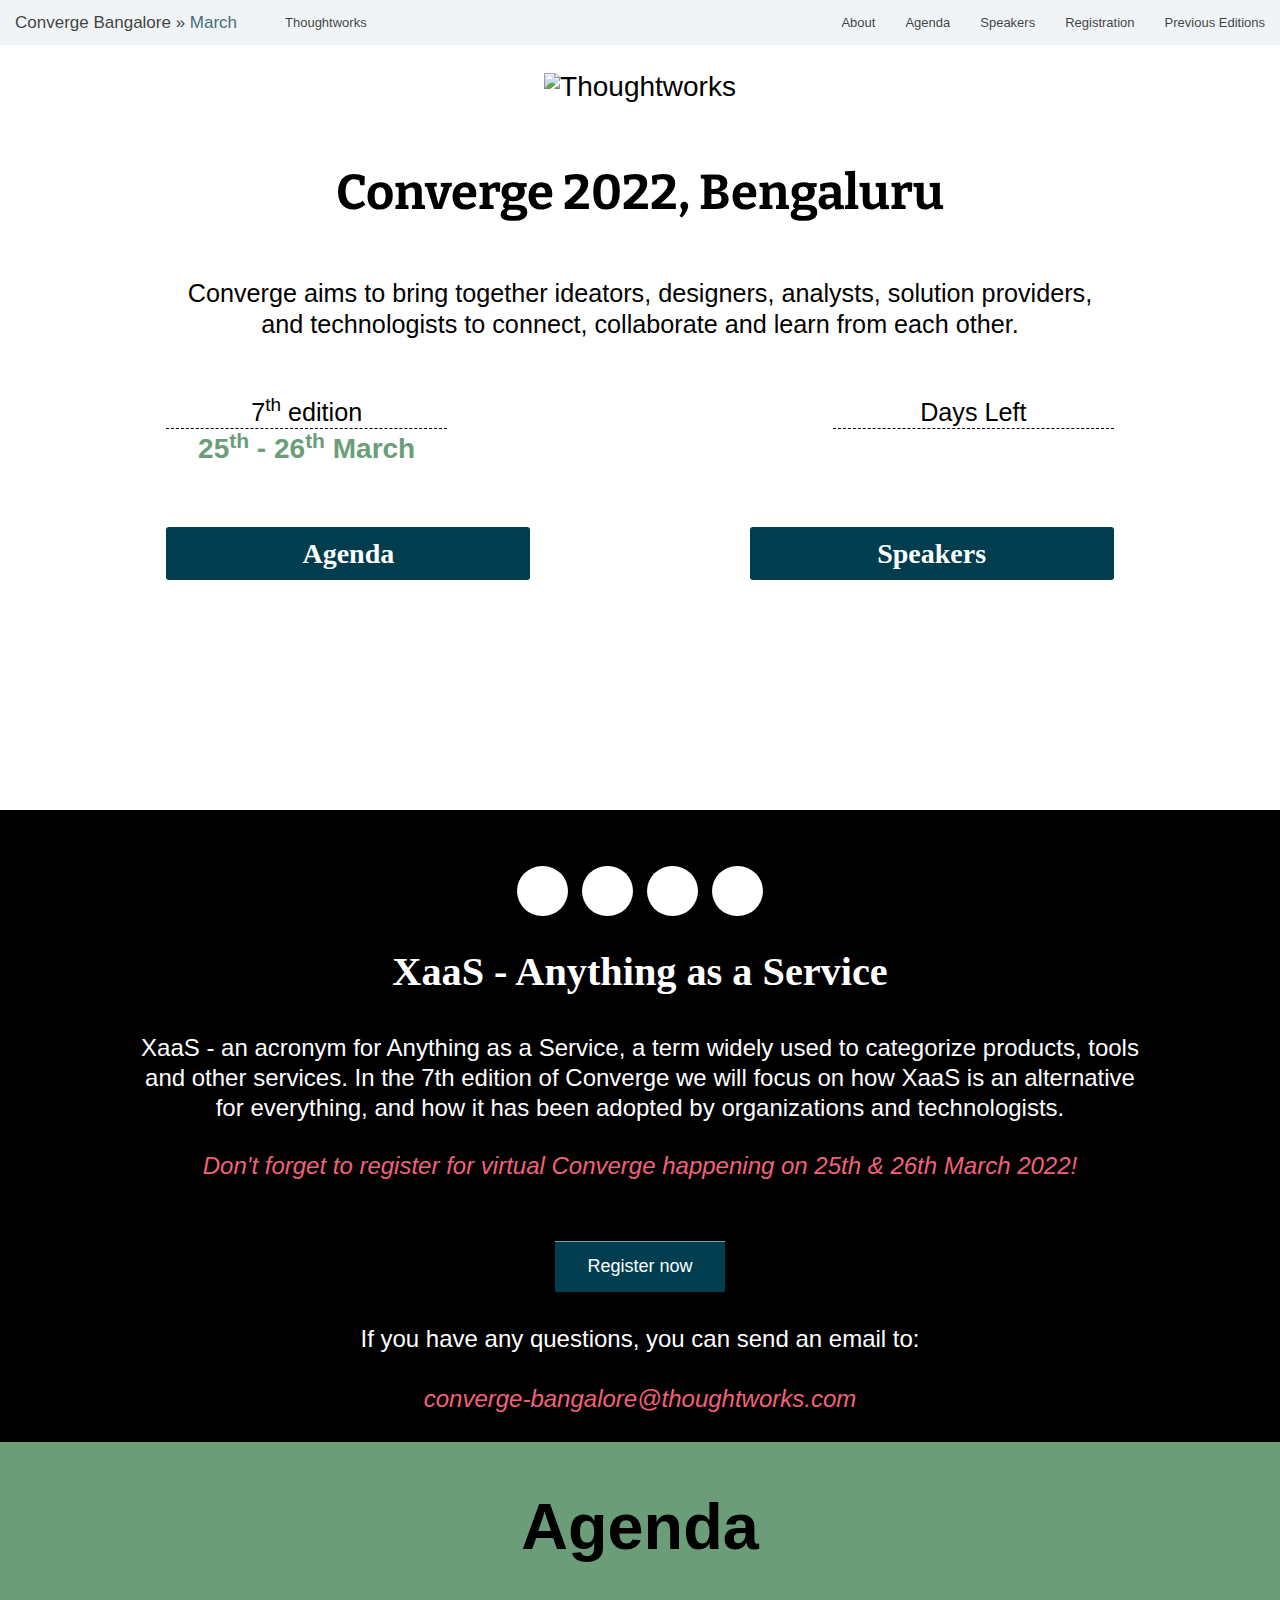
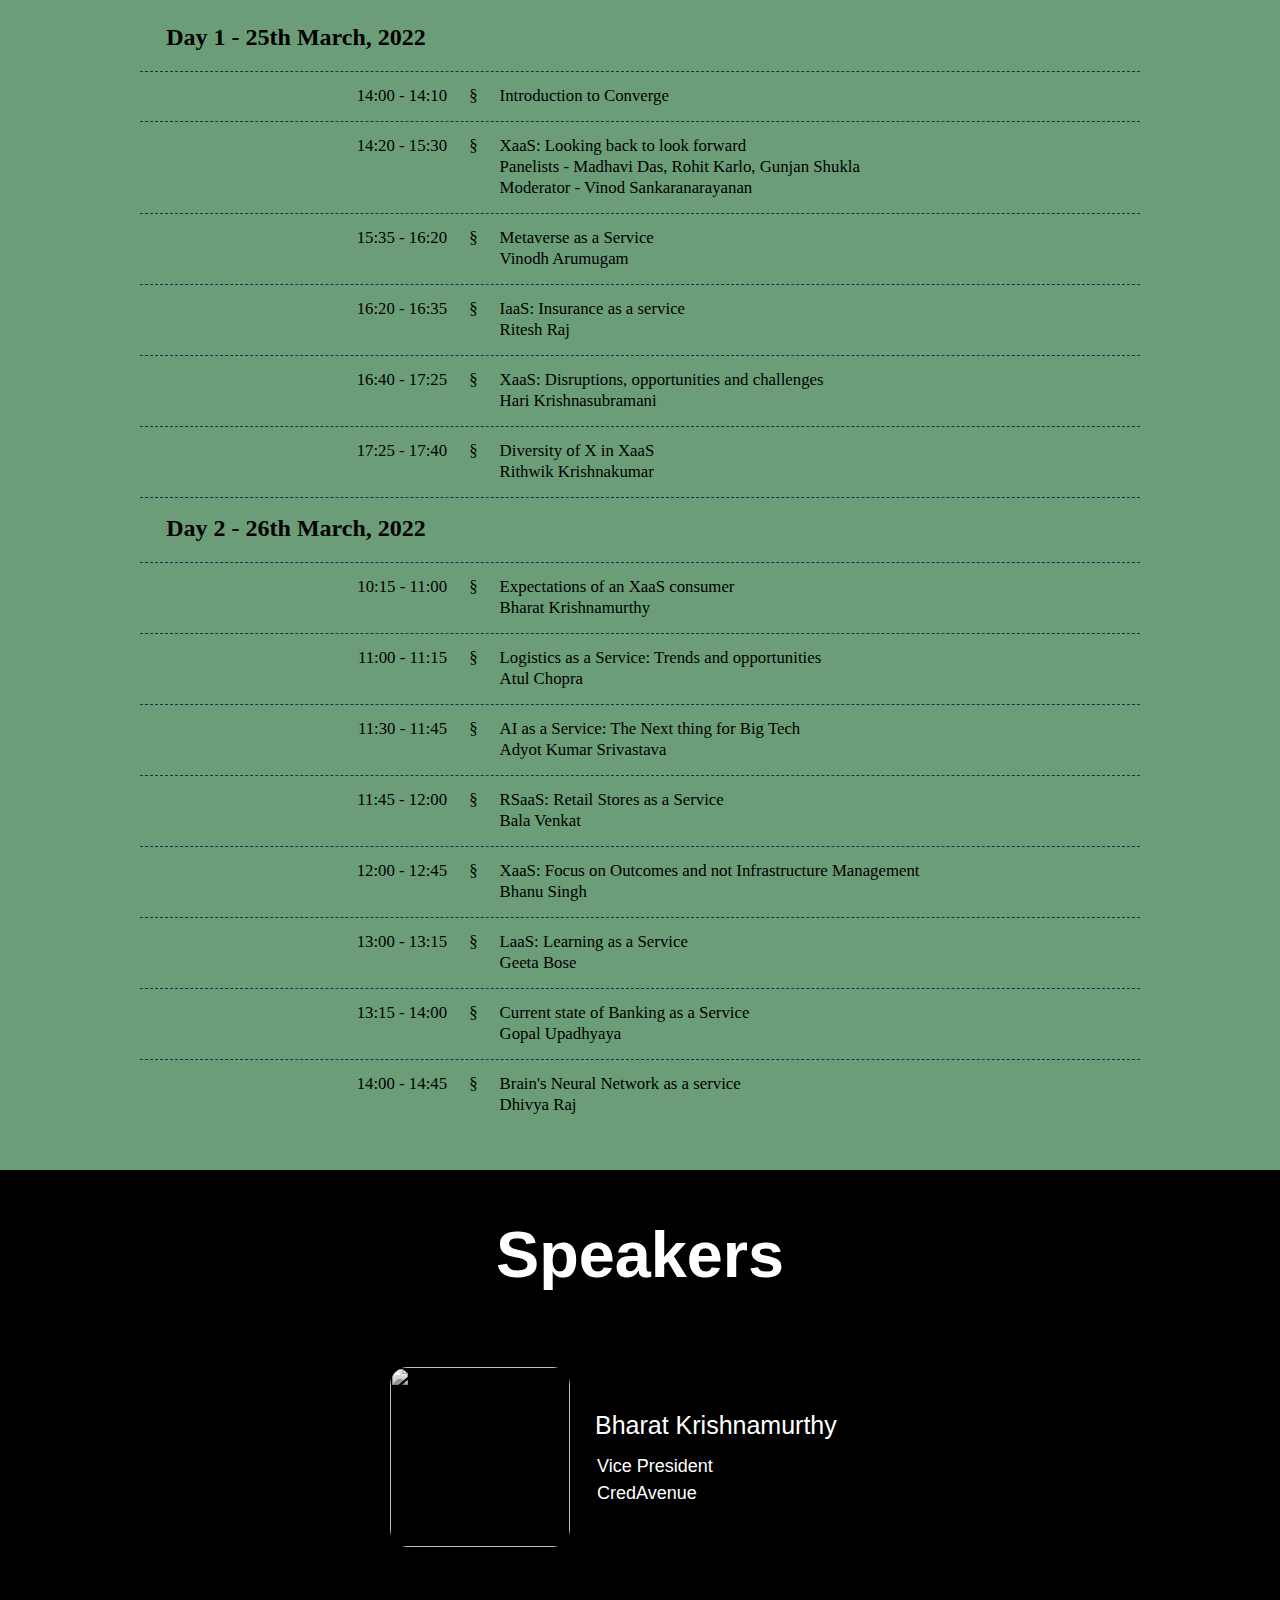
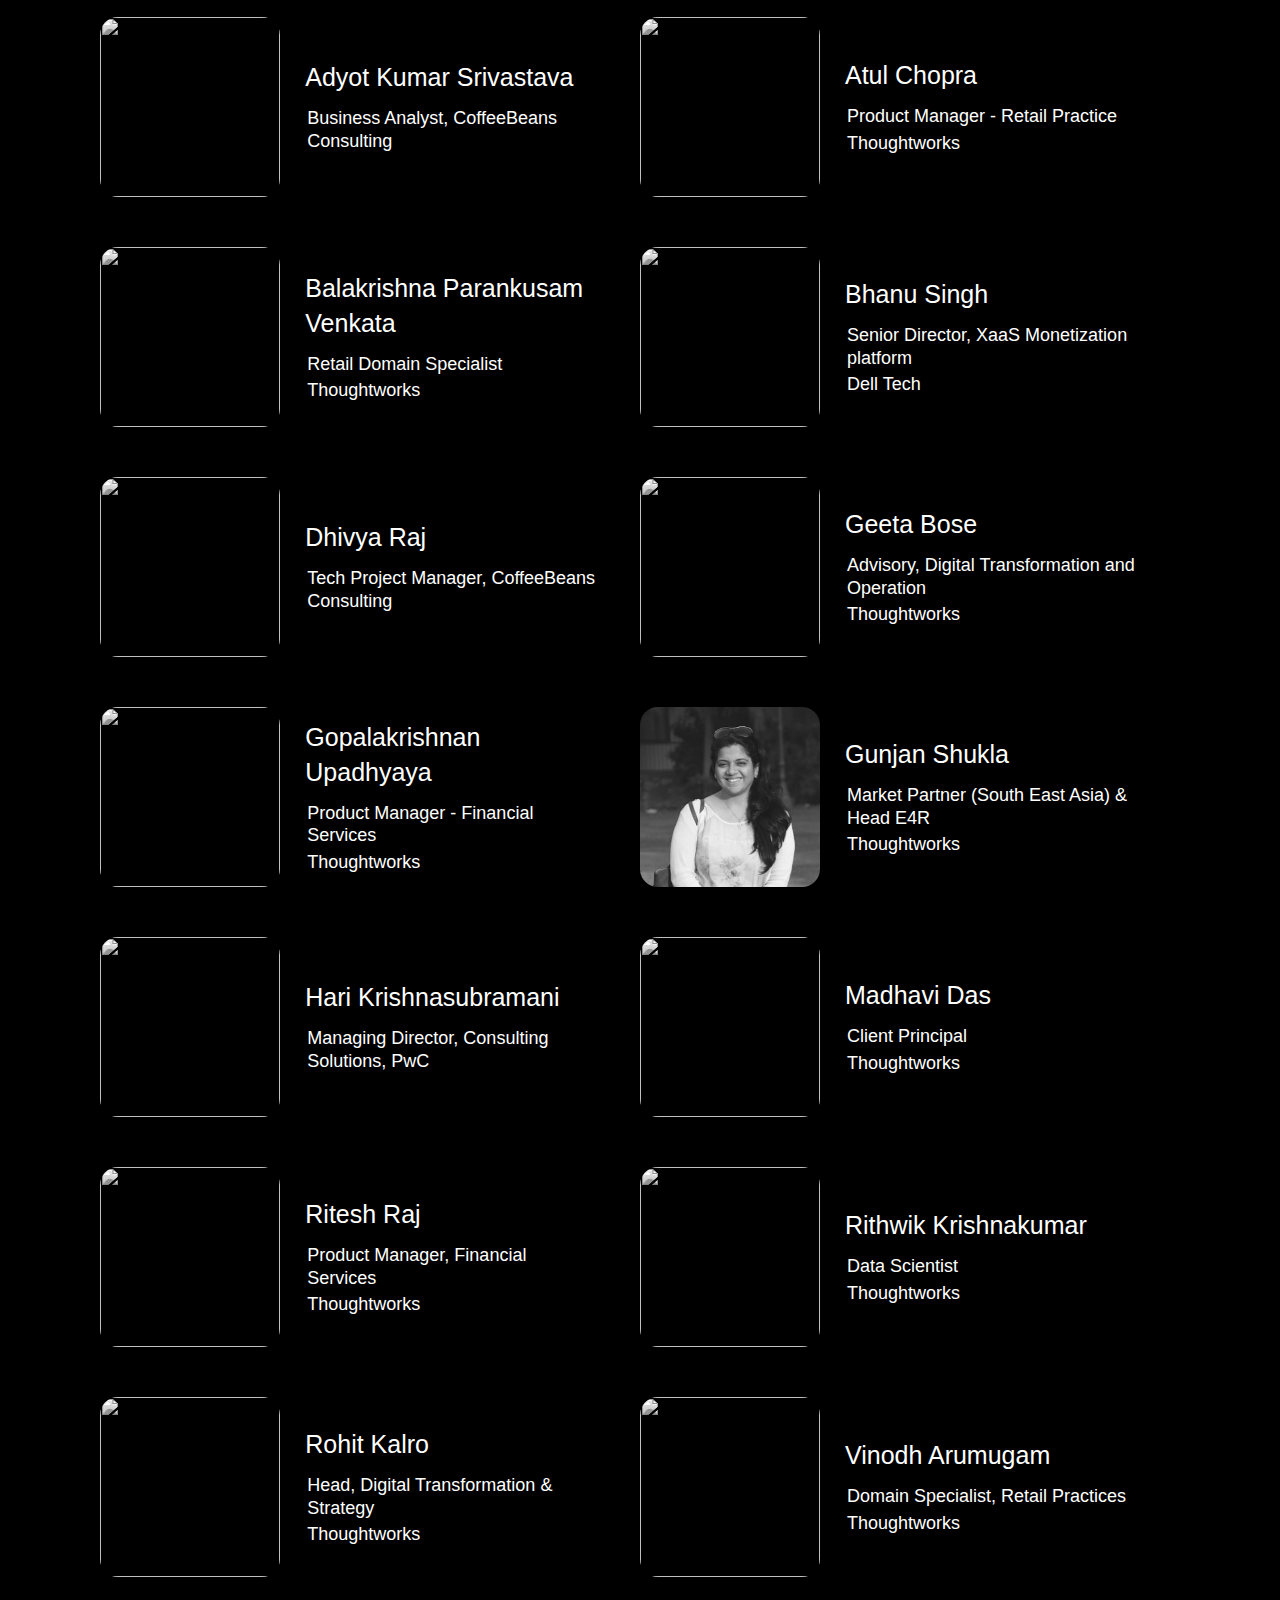
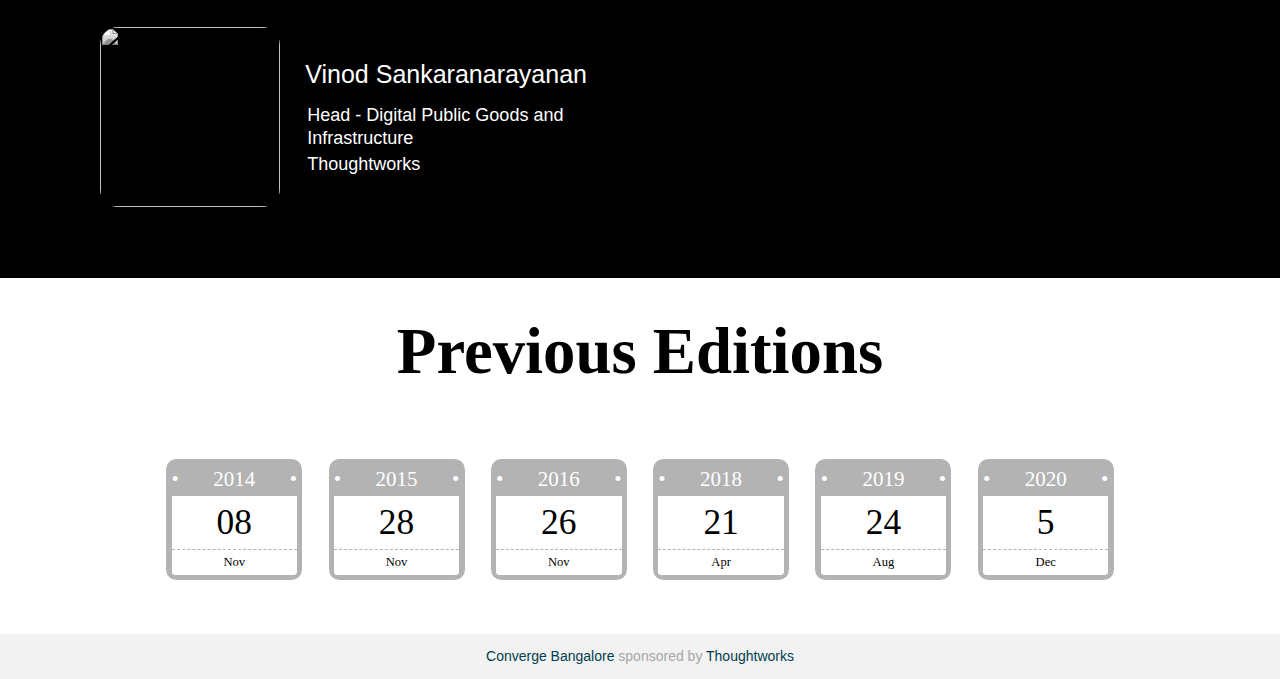
==== commit 68c826bf: "[Twinkle/Rikkashini] Update event timings for converge day 2" ====
--- a/mar2022.html
+++ b/mar2022.html
@@ -186,7 +186,7 @@
             <div class="large-4 columns time" id="agenda-7"
                  data-bottom="transform:rotateX(90deg) scale(0);opacity:0"
                  data--200-bottom="transform:rotateX(0) scale(1);opacity:1">
-                <p>16:40 - 17:25    </p>
+                <p>16:40 - 17:25</p>
             </div>
             <div class="large-8 columns summary" data-anchor-target="#agenda-7"
                  data-bottom="transform:rotateX(90deg) scale(0);opacity:0"
@@ -243,7 +243,7 @@
             <div class="large-4 columns time" id="agenda-14"
                  data-bottom="transform:rotateX(90deg) scale(0);opacity:0"
                  data--200-bottom="transform:rotateX(0) scale(1);opacity:1">
-                <p>11:30 - 12:15</p>
+                <p>11:30 - 11:45</p>
             </div>
             <div class="large-8 columns summary" data-anchor-target="#agenda-14"
                  data-bottom="transform:rotateX(90deg) scale(0);opacity:0"
@@ -256,7 +256,7 @@
             <div class="large-4 columns time" id="agenda-15"
                  data-bottom="transform:rotateX(90deg) scale(0);opacity:0"
                  data--200-bottom="transform:rotateX(0) scale(1);opacity:1">
-                <p>12:15 - 12:30</p>
+                <p>11:45 - 12:00</p>
             </div>
             <div class="large-8 columns summary" data-anchor-target="#agenda-15"
                  data-bottom="transform:rotateX(90deg) scale(0);opacity:0"
@@ -269,7 +269,7 @@
             <div class="large-4 columns time" id="agenda-17"
                  data-bottom="transform:rotateX(90deg) scale(0);opacity:0"
                  data--200-bottom="transform:rotateX(0) scale(1);opacity:1">
-                <p>12:30 - 13:15</p>
+                <p>12:00 - 12:45</p>
             </div>
             <div class="large-8 columns summary" data-anchor-target="#agenda-17"
                  data-bottom="transform:rotateX(90deg) scale(0);opacity:0"
@@ -282,7 +282,7 @@
             <div class="large-4 columns time" id="agenda-18"
                  data-bottom="transform:rotateX(90deg) scale(0);opacity:0"
                  data--200-bottom="transform:rotateX(0) scale(1);opacity:1">
-                <p>13:25 - 13:40</p>
+                <p>13:00 - 13:15</p>
             </div>
             <div class="large-8 columns summary" data-anchor-target="#agenda-18"
                  data-bottom="transform:rotateX(90deg) scale(0);opacity:0"
@@ -294,7 +294,7 @@
             <div class="large-4 columns time" id="agenda-20"
                  data-bottom="transform:rotateX(90deg) scale(0);opacity:0"
                  data--200-bottom="transform:rotateX(0) scale(1);opacity:1">
-                <p>13:40 - 14:25</p>
+                <p>13:15 - 14:00</p>
             </div>
             <div class="large-8 columns summary" data-anchor-target="#agenda-20"
                  data-bottom="transform:rotateX(90deg) scale(0);opacity:0"
@@ -307,12 +307,12 @@
             <div class="large-4 columns time" id="agenda-21"
                  data-bottom="transform:rotateX(90deg) scale(0);opacity:0"
                  data--200-bottom="transform:rotateX(0) scale(1);opacity:1">
-                <p>14:25 - 15:25</p>
+                <p>14:00 - 14:45</p>
             </div>
             <div class="large-8 columns summary" data-anchor-target="#agenda-21"
                  data-bottom="transform:rotateX(90deg) scale(0);opacity:0"
                  data--200-bottom="transform:rotateX(0) scale(1);opacity:1">
-                <p>Neural Network as a service <br> Dhivya Raj </p>
+                <p>Brain's Neural Network as a service <br> Dhivya Raj </p>
             </div>
         </div>
     </div>
@@ -336,7 +336,7 @@
             <div class="speakers-list-description">
                 <h6>Bharat Krishnamurthy</h6>
                 <p>Vice President</p>
-                <p>Paytm</p>
+                <p>CredAvenue</p>
             </div>
         </div>
     </div>
